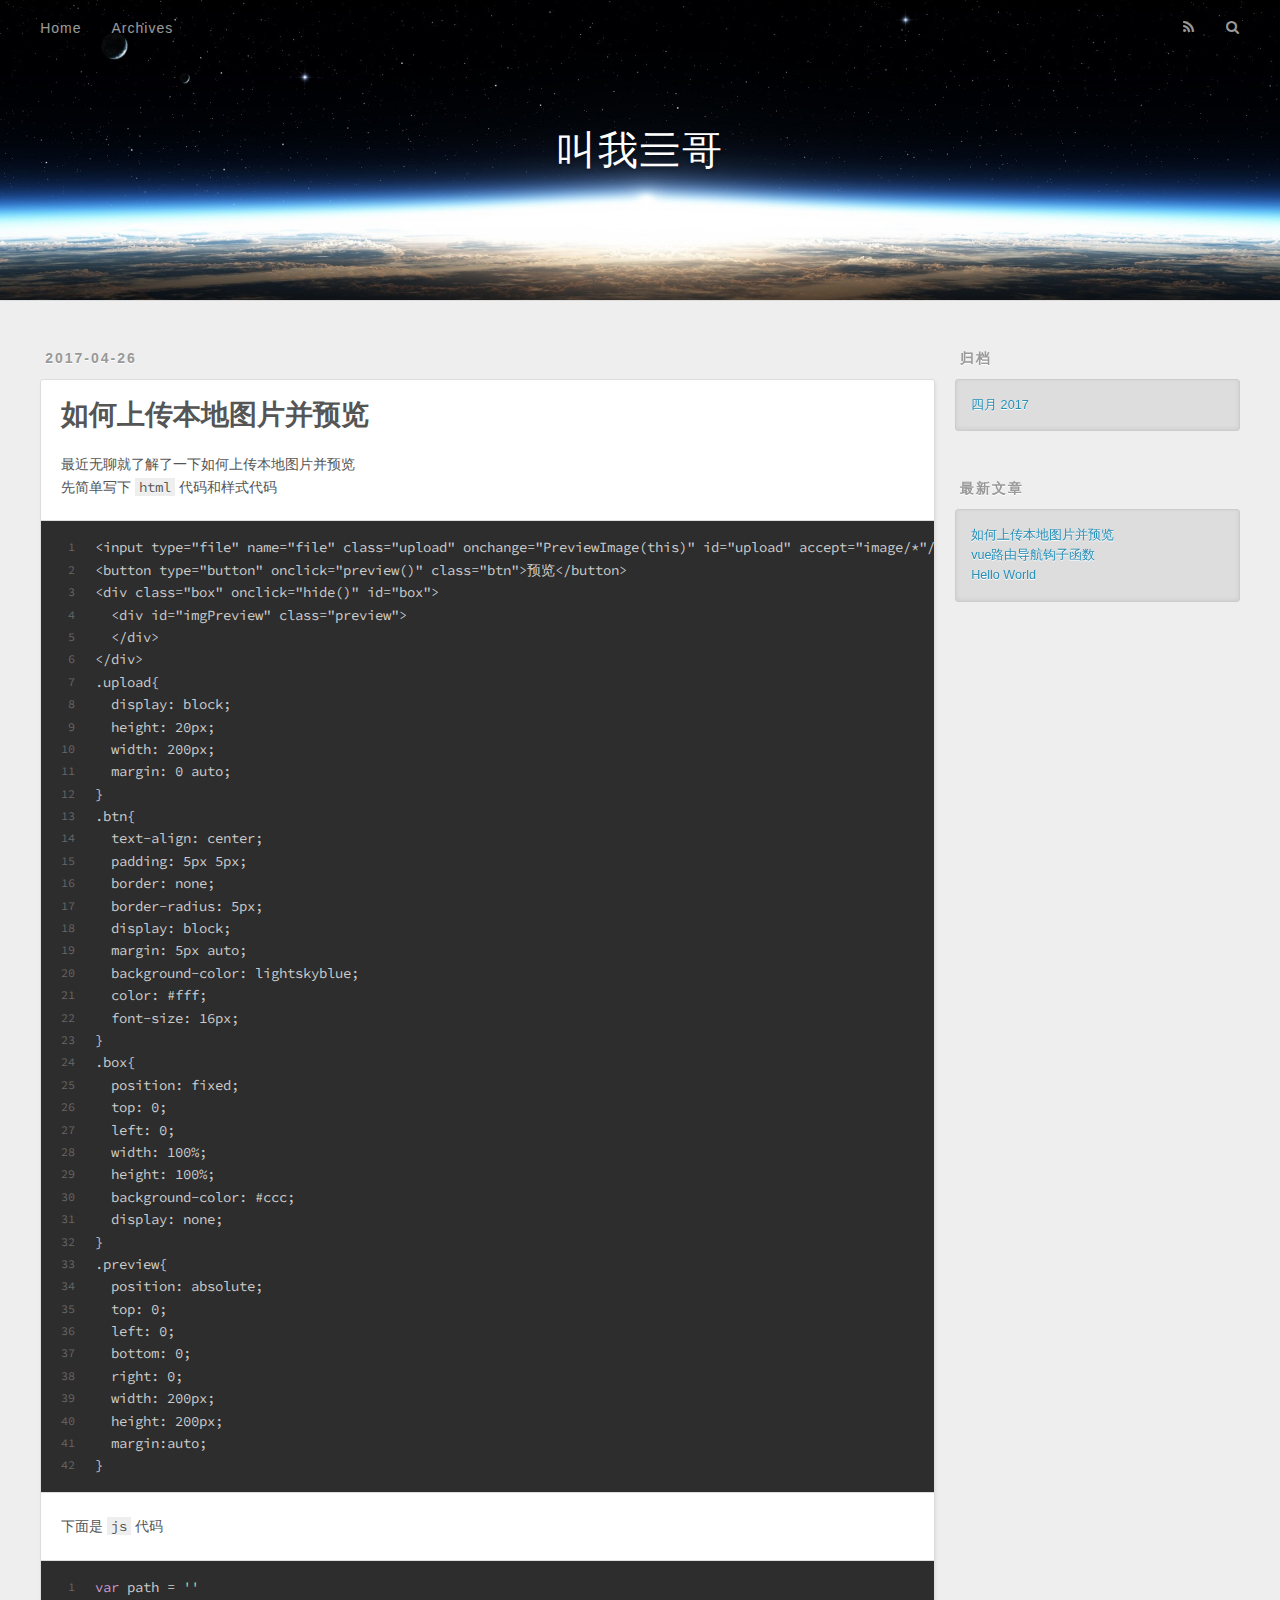
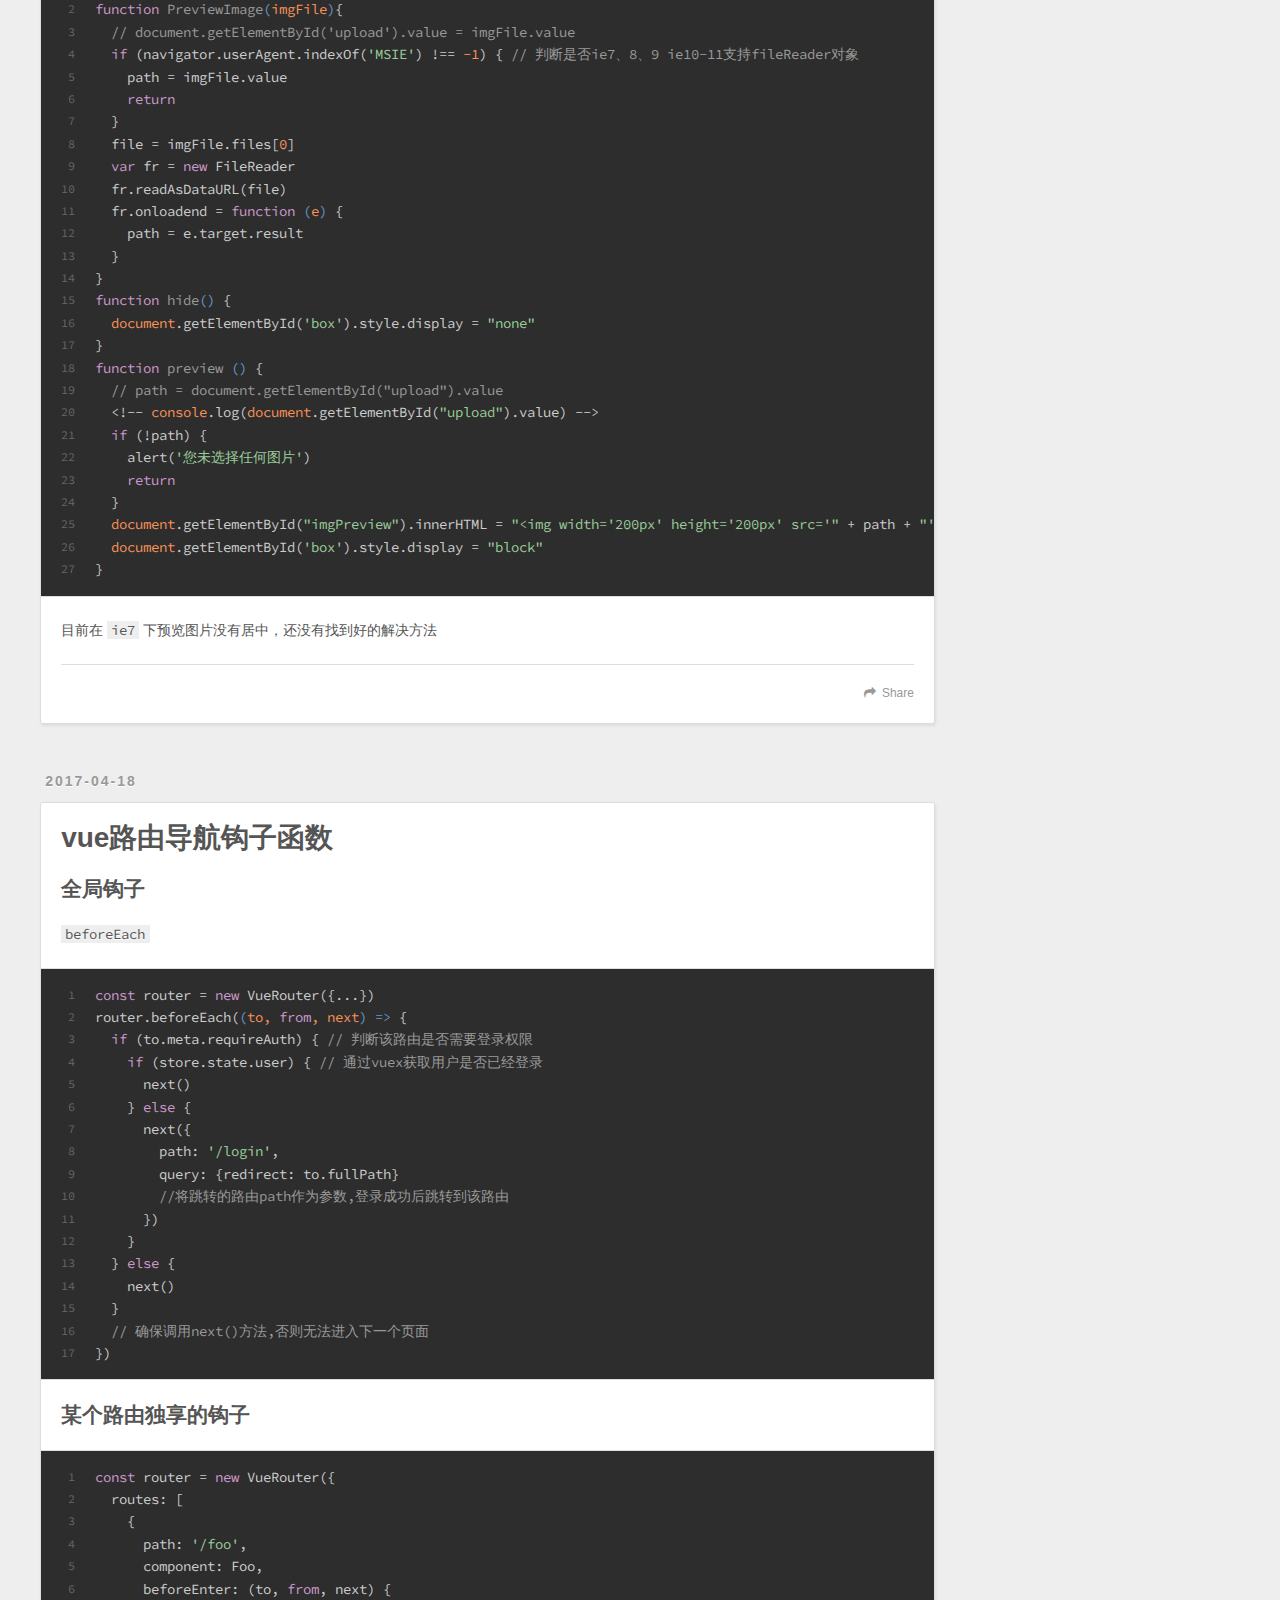
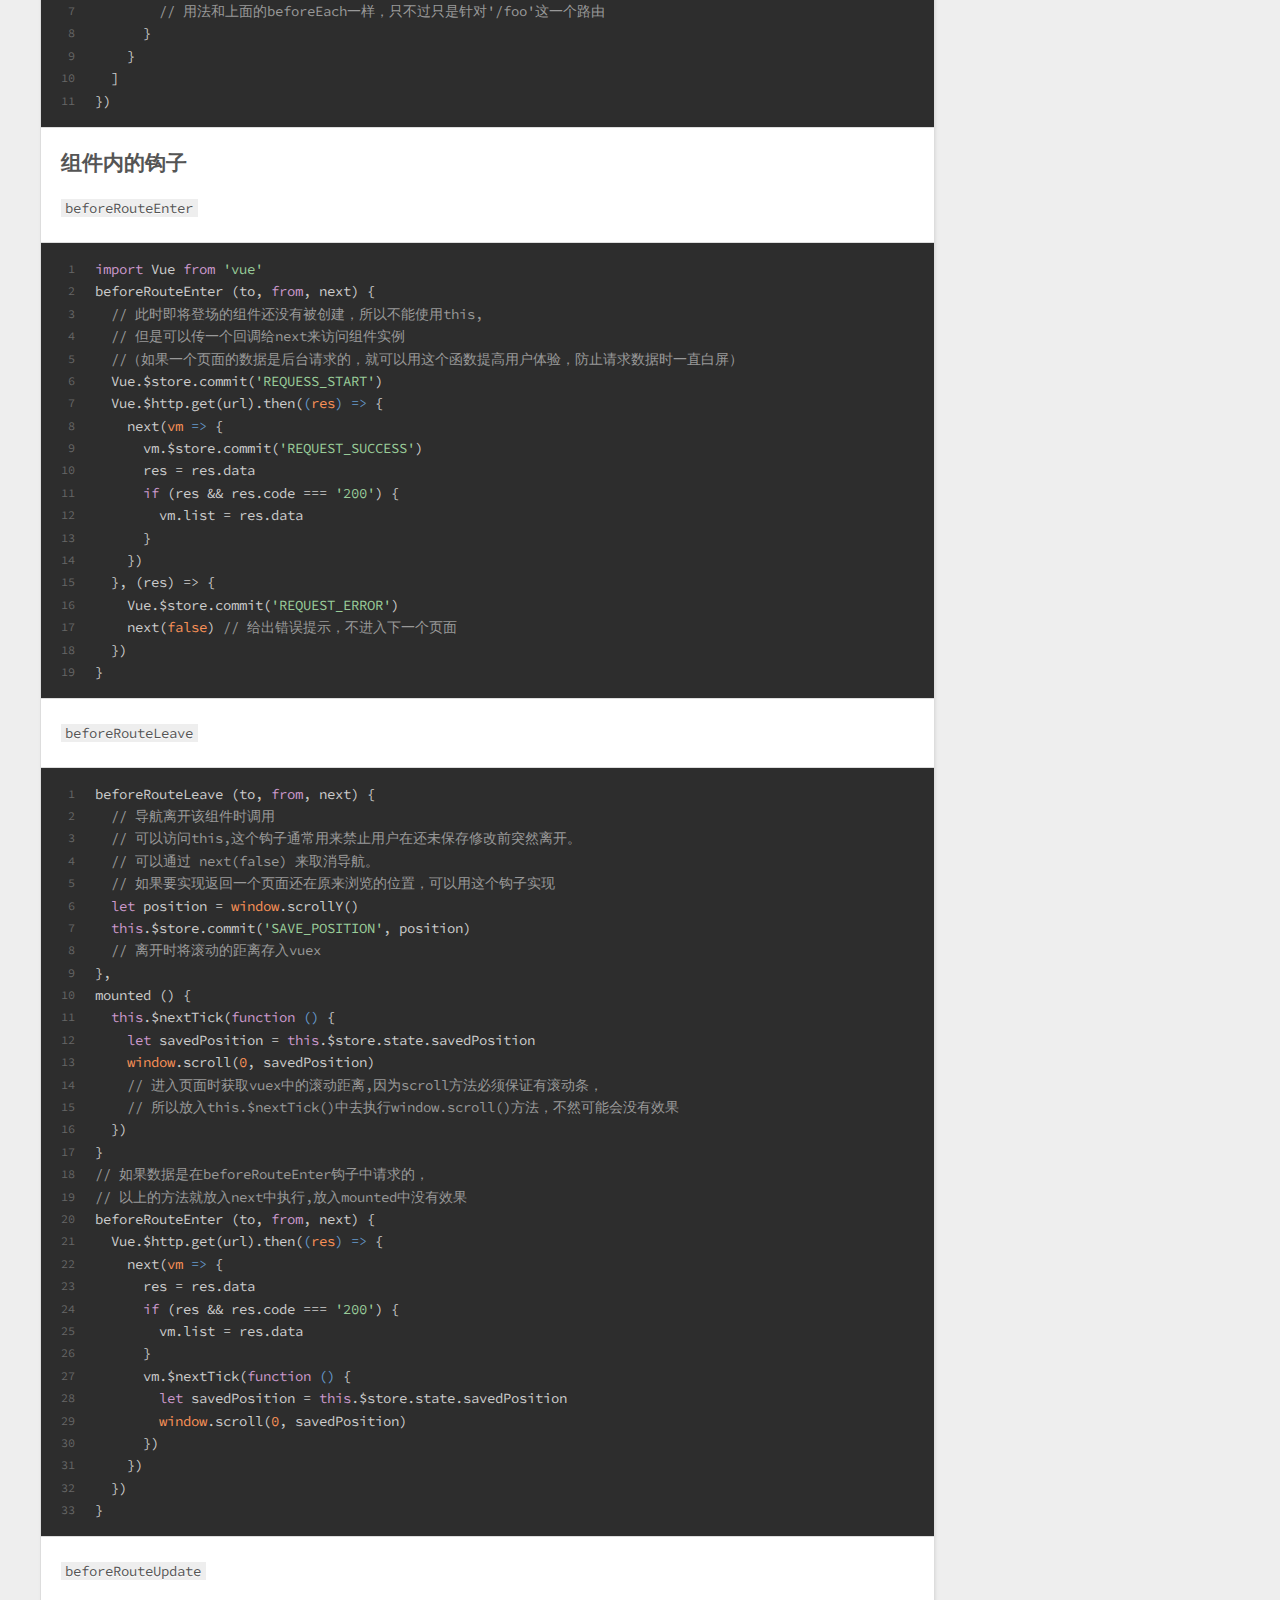
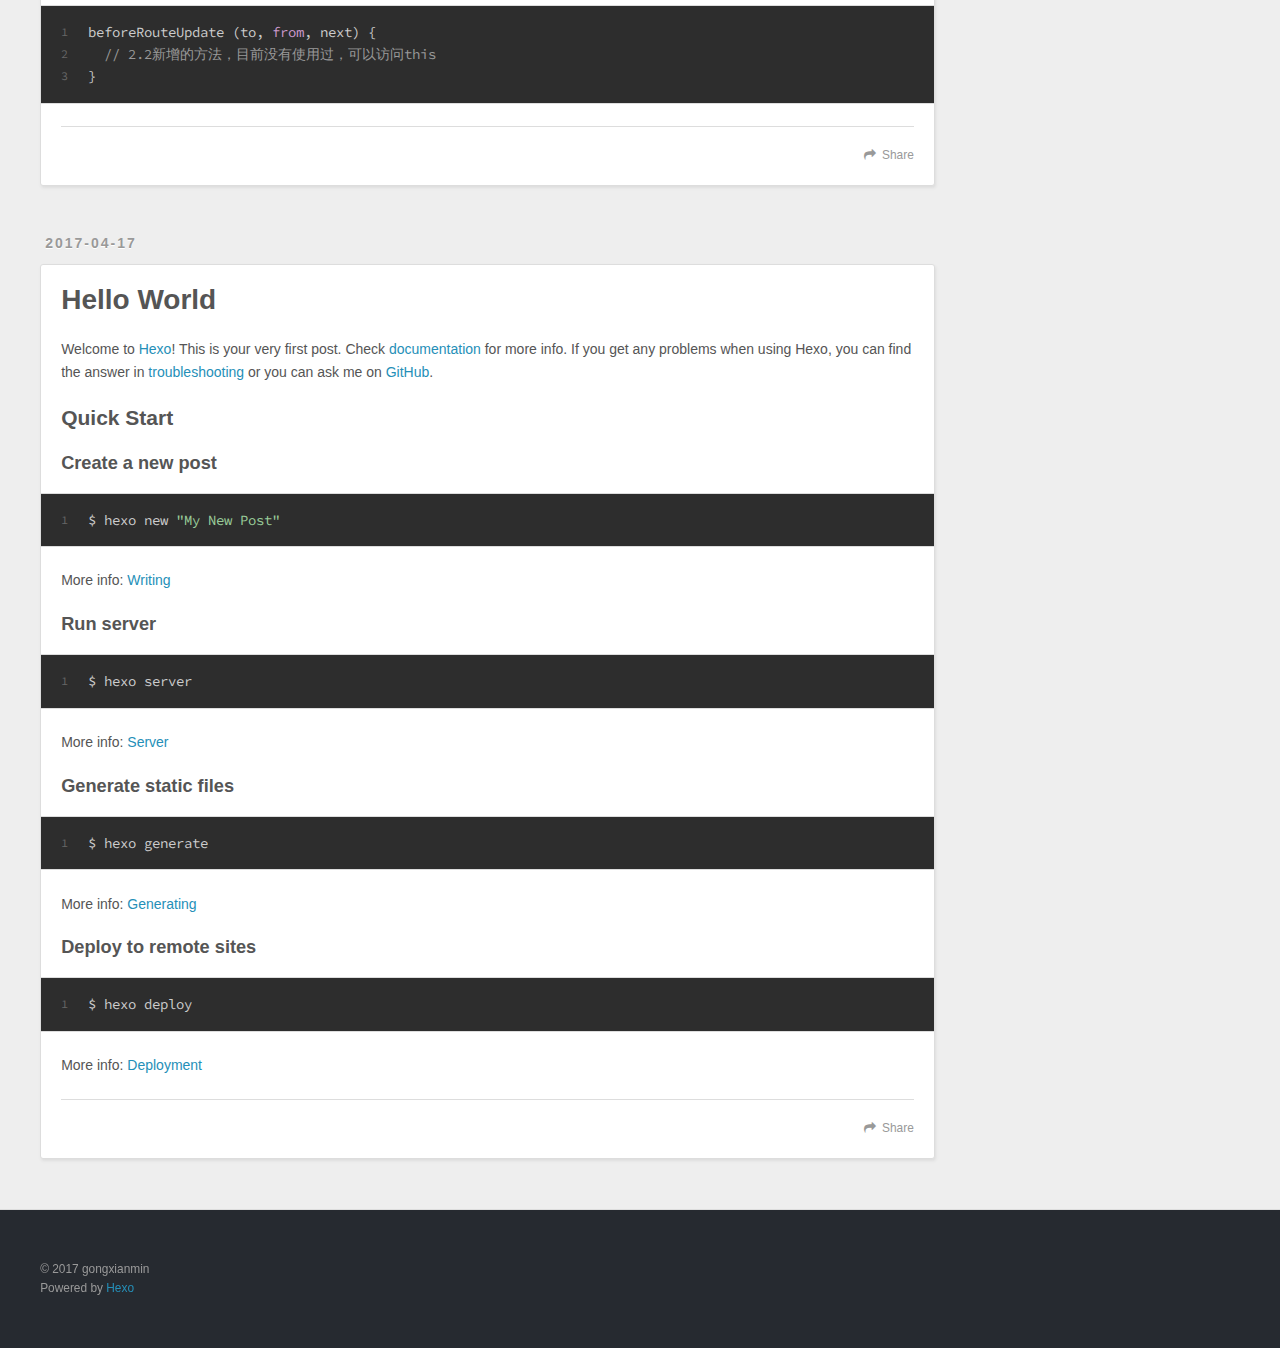
==== index.html @ 52c3afb5 "Site updated: 2017-04-27 11:23:01" ====
<!DOCTYPE html>
<html>
<head>
  <meta charset="utf-8">
  
  <title>叫我亖哥</title>
  <meta name="viewport" content="width=device-width, initial-scale=1, maximum-scale=1">
  <meta name="description" content="javascript vue html5 css3 nodejs">
<meta property="og:type" content="website">
<meta property="og:title" content="叫我亖哥">
<meta property="og:url" content="https://gongxianmin.github.io/index.html">
<meta property="og:site_name" content="叫我亖哥">
<meta property="og:description" content="javascript vue html5 css3 nodejs">
<meta name="twitter:card" content="summary">
<meta name="twitter:title" content="叫我亖哥">
<meta name="twitter:description" content="javascript vue html5 css3 nodejs">
  
    <link rel="alternate" href="/atom.xml" title="叫我亖哥" type="application/atom+xml">
  
  
    <link rel="icon" href="/favicon.png">
  
  
    <link href="//fonts.googleapis.com/css?family=Source+Code+Pro" rel="stylesheet" type="text/css">
  
  <link rel="stylesheet" href="/css/style.css">
  

</head>

<body>
  <div id="container">
    <div id="wrap">
      <header id="header">
  <div id="banner"></div>
  <div id="header-outer" class="outer">
    <div id="header-title" class="inner">
      <h1 id="logo-wrap">
        <a href="/" id="logo">叫我亖哥</a>
      </h1>
      
    </div>
    <div id="header-inner" class="inner">
      <nav id="main-nav">
        <a id="main-nav-toggle" class="nav-icon"></a>
        
          <a class="main-nav-link" href="/">Home</a>
        
          <a class="main-nav-link" href="/archives">Archives</a>
        
      </nav>
      <nav id="sub-nav">
        
          <a id="nav-rss-link" class="nav-icon" href="/atom.xml" title="RSS Feed"></a>
        
        <a id="nav-search-btn" class="nav-icon" title="搜索"></a>
      </nav>
      <div id="search-form-wrap">
        <form action="//google.com/search" method="get" accept-charset="UTF-8" class="search-form"><input type="search" name="q" class="search-form-input" placeholder="Search"><button type="submit" class="search-form-submit">&#xF002;</button><input type="hidden" name="sitesearch" value="https://gongxianmin.github.io"></form>
      </div>
    </div>
  </div>
</header>
      <div class="outer">
        <section id="main">
  
    <article id="post-如何上传本地图片并预览" class="article article-type-post" itemscope itemprop="blogPost">
  <div class="article-meta">
    <a href="/2017/04/26/如何上传本地图片并预览/" class="article-date">
  <time datetime="2017-04-26T15:04:40.000Z" itemprop="datePublished">2017-04-26</time>
</a>
    
  </div>
  <div class="article-inner">
    
    
      <header class="article-header">
        
  
    <h1 itemprop="name">
      <a class="article-title" href="/2017/04/26/如何上传本地图片并预览/">如何上传本地图片并预览</a>
    </h1>
  

      </header>
    
    <div class="article-entry" itemprop="articleBody">
      
        <p>最近无聊就了解了一下如何上传本地图片并预览<br>先简单写下 <code>html</code> 代码和样式代码<br><figure class="highlight"><table><tr><td class="gutter"><pre><div class="line">1</div><div class="line">2</div><div class="line">3</div><div class="line">4</div><div class="line">5</div><div class="line">6</div><div class="line">7</div><div class="line">8</div><div class="line">9</div><div class="line">10</div><div class="line">11</div><div class="line">12</div><div class="line">13</div><div class="line">14</div><div class="line">15</div><div class="line">16</div><div class="line">17</div><div class="line">18</div><div class="line">19</div><div class="line">20</div><div class="line">21</div><div class="line">22</div><div class="line">23</div><div class="line">24</div><div class="line">25</div><div class="line">26</div><div class="line">27</div><div class="line">28</div><div class="line">29</div><div class="line">30</div><div class="line">31</div><div class="line">32</div><div class="line">33</div><div class="line">34</div><div class="line">35</div><div class="line">36</div><div class="line">37</div><div class="line">38</div><div class="line">39</div><div class="line">40</div><div class="line">41</div><div class="line">42</div></pre></td><td class="code"><pre><div class="line">&lt;input type="file" name="file" class="upload" onchange="PreviewImage(this)" id="upload" accept="image/*"/&gt;</div><div class="line">&lt;button type="button" onclick="preview()" class="btn"&gt;预览&lt;/button&gt;</div><div class="line">&lt;div class="box" onclick="hide()" id="box"&gt;</div><div class="line">  &lt;div id="imgPreview" class="preview"&gt;</div><div class="line">  &lt;/div&gt;</div><div class="line">&lt;/div&gt;</div><div class="line">.upload&#123;</div><div class="line">  display: block;</div><div class="line">  height: 20px;</div><div class="line">  width: 200px;</div><div class="line">  margin: 0 auto;</div><div class="line">&#125;</div><div class="line">.btn&#123;</div><div class="line">  text-align: center;</div><div class="line">  padding: 5px 5px;</div><div class="line">  border: none;</div><div class="line">  border-radius: 5px;</div><div class="line">  display: block;</div><div class="line">  margin: 5px auto;</div><div class="line">  background-color: lightskyblue;</div><div class="line">  color: #fff;</div><div class="line">  font-size: 16px;</div><div class="line">&#125;</div><div class="line">.box&#123;</div><div class="line">  position: fixed;</div><div class="line">  top: 0;</div><div class="line">  left: 0;</div><div class="line">  width: 100%;</div><div class="line">  height: 100%;</div><div class="line">  background-color: #ccc;</div><div class="line">  display: none;</div><div class="line">&#125;</div><div class="line">.preview&#123;</div><div class="line">  position: absolute;</div><div class="line">  top: 0;</div><div class="line">  left: 0;</div><div class="line">  bottom: 0;</div><div class="line">  right: 0;</div><div class="line">  width: 200px;</div><div class="line">  height: 200px;</div><div class="line">  margin:auto;</div><div class="line">&#125;</div></pre></td></tr></table></figure></p>
<p>下面是 <code>js</code> 代码<br><figure class="highlight javascript"><table><tr><td class="gutter"><pre><div class="line">1</div><div class="line">2</div><div class="line">3</div><div class="line">4</div><div class="line">5</div><div class="line">6</div><div class="line">7</div><div class="line">8</div><div class="line">9</div><div class="line">10</div><div class="line">11</div><div class="line">12</div><div class="line">13</div><div class="line">14</div><div class="line">15</div><div class="line">16</div><div class="line">17</div><div class="line">18</div><div class="line">19</div><div class="line">20</div><div class="line">21</div><div class="line">22</div><div class="line">23</div><div class="line">24</div><div class="line">25</div><div class="line">26</div><div class="line">27</div></pre></td><td class="code"><pre><div class="line"><span class="keyword">var</span> path = <span class="string">''</span></div><div class="line"><span class="function"><span class="keyword">function</span> <span class="title">PreviewImage</span>(<span class="params">imgFile</span>)</span>&#123;</div><div class="line">  <span class="comment">// document.getElementById('upload').value = imgFile.value</span></div><div class="line">  <span class="keyword">if</span> (navigator.userAgent.indexOf(<span class="string">'MSIE'</span>) !== <span class="number">-1</span>) &#123; <span class="comment">// 判断是否ie7、8、9 ie10-11支持fileReader对象</span></div><div class="line">    path = imgFile.value</div><div class="line">    <span class="keyword">return</span></div><div class="line">  &#125;</div><div class="line">  file = imgFile.files[<span class="number">0</span>]</div><div class="line">  <span class="keyword">var</span> fr = <span class="keyword">new</span> FileReader</div><div class="line">  fr.readAsDataURL(file)</div><div class="line">  fr.onloadend = <span class="function"><span class="keyword">function</span> (<span class="params">e</span>) </span>&#123;</div><div class="line">    path = e.target.result</div><div class="line">  &#125;</div><div class="line">&#125;</div><div class="line"><span class="function"><span class="keyword">function</span> <span class="title">hide</span>(<span class="params"></span>) </span>&#123;</div><div class="line">  <span class="built_in">document</span>.getElementById(<span class="string">'box'</span>).style.display = <span class="string">"none"</span></div><div class="line">&#125;</div><div class="line"><span class="function"><span class="keyword">function</span> <span class="title">preview</span> (<span class="params"></span>) </span>&#123;</div><div class="line">  <span class="comment">// path = document.getElementById("upload").value</span></div><div class="line">  &lt;!-- <span class="built_in">console</span>.log(<span class="built_in">document</span>.getElementById(<span class="string">"upload"</span>).value) --&gt;</div><div class="line">  <span class="keyword">if</span> (!path) &#123;</div><div class="line">    alert(<span class="string">'您未选择任何图片'</span>)</div><div class="line">    <span class="keyword">return</span></div><div class="line">  &#125;</div><div class="line">  <span class="built_in">document</span>.getElementById(<span class="string">"imgPreview"</span>).innerHTML = <span class="string">"&lt;img width='200px' height='200px' src='"</span> + path + <span class="string">"'/&gt;"</span></div><div class="line">  <span class="built_in">document</span>.getElementById(<span class="string">'box'</span>).style.display = <span class="string">"block"</span></div><div class="line">&#125;</div></pre></td></tr></table></figure></p>
<p>目前在 <code>ie7</code> 下预览图片没有居中，还没有找到好的解决方法</p>

      
    </div>
    <footer class="article-footer">
      <a data-url="https://gongxianmin.github.io/2017/04/26/如何上传本地图片并预览/" data-id="cj1zugimq0001hggpw1rm0y7e" class="article-share-link">Share</a>
      
      
    </footer>
  </div>
  
</article>


  
    <article id="post-vue路由钩子函数" class="article article-type-post" itemscope itemprop="blogPost">
  <div class="article-meta">
    <a href="/2017/04/18/vue路由钩子函数/" class="article-date">
  <time datetime="2017-04-18T01:48:24.000Z" itemprop="datePublished">2017-04-18</time>
</a>
    
  </div>
  <div class="article-inner">
    
    
      <header class="article-header">
        
  
    <h1 itemprop="name">
      <a class="article-title" href="/2017/04/18/vue路由钩子函数/">vue路由导航钩子函数</a>
    </h1>
  

      </header>
    
    <div class="article-entry" itemprop="articleBody">
      
        <h2 id="全局钩子"><a href="#全局钩子" class="headerlink" title="全局钩子"></a>全局钩子</h2><p><code>beforeEach</code><br><figure class="highlight javascript"><table><tr><td class="gutter"><pre><div class="line">1</div><div class="line">2</div><div class="line">3</div><div class="line">4</div><div class="line">5</div><div class="line">6</div><div class="line">7</div><div class="line">8</div><div class="line">9</div><div class="line">10</div><div class="line">11</div><div class="line">12</div><div class="line">13</div><div class="line">14</div><div class="line">15</div><div class="line">16</div><div class="line">17</div></pre></td><td class="code"><pre><div class="line"><span class="keyword">const</span> router = <span class="keyword">new</span> VueRouter(&#123;...&#125;)</div><div class="line">router.beforeEach(<span class="function">(<span class="params">to, <span class="keyword">from</span>, next</span>) =&gt;</span> &#123;</div><div class="line">  <span class="keyword">if</span> (to.meta.requireAuth) &#123; <span class="comment">// 判断该路由是否需要登录权限</span></div><div class="line">    <span class="keyword">if</span> (store.state.user) &#123; <span class="comment">// 通过vuex获取用户是否已经登录</span></div><div class="line">      next()</div><div class="line">    &#125; <span class="keyword">else</span> &#123;</div><div class="line">      next(&#123;</div><div class="line">        <span class="attr">path</span>: <span class="string">'/login'</span>,</div><div class="line">        <span class="attr">query</span>: &#123;<span class="attr">redirect</span>: to.fullPath&#125; </div><div class="line">        <span class="comment">//将跳转的路由path作为参数,登录成功后跳转到该路由</span></div><div class="line">      &#125;)</div><div class="line">    &#125;</div><div class="line">  &#125; <span class="keyword">else</span> &#123;</div><div class="line">    next()</div><div class="line">  &#125;</div><div class="line">  <span class="comment">// 确保调用next()方法,否则无法进入下一个页面</span></div><div class="line">&#125;)</div></pre></td></tr></table></figure></p>
<h2 id="某个路由独享的钩子"><a href="#某个路由独享的钩子" class="headerlink" title="某个路由独享的钩子"></a>某个路由独享的钩子</h2><figure class="highlight javascript"><table><tr><td class="gutter"><pre><div class="line">1</div><div class="line">2</div><div class="line">3</div><div class="line">4</div><div class="line">5</div><div class="line">6</div><div class="line">7</div><div class="line">8</div><div class="line">9</div><div class="line">10</div><div class="line">11</div></pre></td><td class="code"><pre><div class="line"><span class="keyword">const</span> router = <span class="keyword">new</span> VueRouter(&#123;</div><div class="line">  <span class="attr">routes</span>: [</div><div class="line">    &#123;</div><div class="line">      <span class="attr">path</span>: <span class="string">'/foo'</span>,</div><div class="line">      <span class="attr">component</span>: Foo,</div><div class="line">      <span class="attr">beforeEnter</span>: (to, <span class="keyword">from</span>, next) &#123;</div><div class="line">        <span class="comment">// 用法和上面的beforeEach一样，只不过只是针对'/foo'这一个路由</span></div><div class="line">      &#125;</div><div class="line">    &#125;</div><div class="line">  ]</div><div class="line">&#125;)</div></pre></td></tr></table></figure>
<h2 id="组件内的钩子"><a href="#组件内的钩子" class="headerlink" title="组件内的钩子"></a>组件内的钩子</h2><p><code>beforeRouteEnter</code><br><figure class="highlight javascript"><table><tr><td class="gutter"><pre><div class="line">1</div><div class="line">2</div><div class="line">3</div><div class="line">4</div><div class="line">5</div><div class="line">6</div><div class="line">7</div><div class="line">8</div><div class="line">9</div><div class="line">10</div><div class="line">11</div><div class="line">12</div><div class="line">13</div><div class="line">14</div><div class="line">15</div><div class="line">16</div><div class="line">17</div><div class="line">18</div><div class="line">19</div></pre></td><td class="code"><pre><div class="line"><span class="keyword">import</span> Vue <span class="keyword">from</span> <span class="string">'vue'</span></div><div class="line">beforeRouteEnter (to, <span class="keyword">from</span>, next) &#123;</div><div class="line">  <span class="comment">// 此时即将登场的组件还没有被创建，所以不能使用this,</span></div><div class="line">  <span class="comment">// 但是可以传一个回调给next来访问组件实例</span></div><div class="line">  <span class="comment">//（如果一个页面的数据是后台请求的，就可以用这个函数提高用户体验，防止请求数据时一直白屏）</span></div><div class="line">  Vue.$store.commit(<span class="string">'REQUESS_START'</span>)</div><div class="line">  Vue.$http.get(url).then(<span class="function">(<span class="params">res</span>) =&gt;</span> &#123;</div><div class="line">    next(<span class="function"><span class="params">vm</span> =&gt;</span> &#123;</div><div class="line">      vm.$store.commit(<span class="string">'REQUEST_SUCCESS'</span>)</div><div class="line">      res = res.data</div><div class="line">      <span class="keyword">if</span> (res &amp;&amp; res.code === <span class="string">'200'</span>) &#123;</div><div class="line">        vm.list = res.data</div><div class="line">      &#125;</div><div class="line">    &#125;)</div><div class="line">  &#125;, (res) =&gt; &#123;</div><div class="line">    Vue.$store.commit(<span class="string">'REQUEST_ERROR'</span>)</div><div class="line">    next(<span class="literal">false</span>) <span class="comment">// 给出错误提示，不进入下一个页面</span></div><div class="line">  &#125;)</div><div class="line">&#125;</div></pre></td></tr></table></figure></p>
<p><code>beforeRouteLeave</code><br><figure class="highlight javascript"><table><tr><td class="gutter"><pre><div class="line">1</div><div class="line">2</div><div class="line">3</div><div class="line">4</div><div class="line">5</div><div class="line">6</div><div class="line">7</div><div class="line">8</div><div class="line">9</div><div class="line">10</div><div class="line">11</div><div class="line">12</div><div class="line">13</div><div class="line">14</div><div class="line">15</div><div class="line">16</div><div class="line">17</div><div class="line">18</div><div class="line">19</div><div class="line">20</div><div class="line">21</div><div class="line">22</div><div class="line">23</div><div class="line">24</div><div class="line">25</div><div class="line">26</div><div class="line">27</div><div class="line">28</div><div class="line">29</div><div class="line">30</div><div class="line">31</div><div class="line">32</div><div class="line">33</div></pre></td><td class="code"><pre><div class="line">beforeRouteLeave (to, <span class="keyword">from</span>, next) &#123;</div><div class="line">  <span class="comment">// 导航离开该组件时调用</span></div><div class="line">  <span class="comment">// 可以访问this,这个钩子通常用来禁止用户在还未保存修改前突然离开。</span></div><div class="line">  <span class="comment">// 可以通过 next(false) 来取消导航。</span></div><div class="line">  <span class="comment">// 如果要实现返回一个页面还在原来浏览的位置，可以用这个钩子实现</span></div><div class="line">  <span class="keyword">let</span> position = <span class="built_in">window</span>.scrollY()</div><div class="line">  <span class="keyword">this</span>.$store.commit(<span class="string">'SAVE_POSITION'</span>, position) </div><div class="line">  <span class="comment">// 离开时将滚动的距离存入vuex</span></div><div class="line">&#125;,</div><div class="line">mounted () &#123;</div><div class="line">  <span class="keyword">this</span>.$nextTick(<span class="function"><span class="keyword">function</span> (<span class="params"></span>) </span>&#123;</div><div class="line">    <span class="keyword">let</span> savedPosition = <span class="keyword">this</span>.$store.state.savedPosition</div><div class="line">    <span class="built_in">window</span>.scroll(<span class="number">0</span>, savedPosition) </div><div class="line">    <span class="comment">// 进入页面时获取vuex中的滚动距离,因为scroll方法必须保证有滚动条，</span></div><div class="line">    <span class="comment">// 所以放入this.$nextTick()中去执行window.scroll()方法，不然可能会没有效果</span></div><div class="line">  &#125;)</div><div class="line">&#125;</div><div class="line"><span class="comment">// 如果数据是在beforeRouteEnter钩子中请求的，</span></div><div class="line"><span class="comment">// 以上的方法就放入next中执行,放入mounted中没有效果</span></div><div class="line">beforeRouteEnter (to, <span class="keyword">from</span>, next) &#123;</div><div class="line">  Vue.$http.get(url).then(<span class="function">(<span class="params">res</span>) =&gt;</span> &#123;</div><div class="line">    next(<span class="function"><span class="params">vm</span> =&gt;</span> &#123;</div><div class="line">      res = res.data</div><div class="line">      <span class="keyword">if</span> (res &amp;&amp; res.code === <span class="string">'200'</span>) &#123;</div><div class="line">        vm.list = res.data</div><div class="line">      &#125;</div><div class="line">      vm.$nextTick(<span class="function"><span class="keyword">function</span> (<span class="params"></span>) </span>&#123;</div><div class="line">        <span class="keyword">let</span> savedPosition = <span class="keyword">this</span>.$store.state.savedPosition</div><div class="line">        <span class="built_in">window</span>.scroll(<span class="number">0</span>, savedPosition) </div><div class="line">      &#125;)</div><div class="line">    &#125;)</div><div class="line">  &#125;)</div><div class="line">&#125;</div></pre></td></tr></table></figure></p>
<p><code>beforeRouteUpdate</code><br><figure class="highlight javascript"><table><tr><td class="gutter"><pre><div class="line">1</div><div class="line">2</div><div class="line">3</div></pre></td><td class="code"><pre><div class="line">beforeRouteUpdate (to, <span class="keyword">from</span>, next) &#123;</div><div class="line">  <span class="comment">// 2.2新增的方法，目前没有使用过，可以访问this</span></div><div class="line">&#125;</div></pre></td></tr></table></figure></p>

      
    </div>
    <footer class="article-footer">
      <a data-url="https://gongxianmin.github.io/2017/04/18/vue路由钩子函数/" data-id="cj1zugimq0000hggppirlgouq" class="article-share-link">Share</a>
      
      
    </footer>
  </div>
  
</article>


  
    <article id="post-hello-world" class="article article-type-post" itemscope itemprop="blogPost">
  <div class="article-meta">
    <a href="/2017/04/17/hello-world/" class="article-date">
  <time datetime="2017-04-17T09:31:27.346Z" itemprop="datePublished">2017-04-17</time>
</a>
    
  </div>
  <div class="article-inner">
    
    
      <header class="article-header">
        
  
    <h1 itemprop="name">
      <a class="article-title" href="/2017/04/17/hello-world/">Hello World</a>
    </h1>
  

      </header>
    
    <div class="article-entry" itemprop="articleBody">
      
        <p>Welcome to <a href="https://hexo.io/" target="_blank" rel="external">Hexo</a>! This is your very first post. Check <a href="https://hexo.io/docs/" target="_blank" rel="external">documentation</a> for more info. If you get any problems when using Hexo, you can find the answer in <a href="https://hexo.io/docs/troubleshooting.html" target="_blank" rel="external">troubleshooting</a> or you can ask me on <a href="https://github.com/hexojs/hexo/issues" target="_blank" rel="external">GitHub</a>.</p>
<h2 id="Quick-Start"><a href="#Quick-Start" class="headerlink" title="Quick Start"></a>Quick Start</h2><h3 id="Create-a-new-post"><a href="#Create-a-new-post" class="headerlink" title="Create a new post"></a>Create a new post</h3><figure class="highlight bash"><table><tr><td class="gutter"><pre><div class="line">1</div></pre></td><td class="code"><pre><div class="line">$ hexo new <span class="string">"My New Post"</span></div></pre></td></tr></table></figure>
<p>More info: <a href="https://hexo.io/docs/writing.html" target="_blank" rel="external">Writing</a></p>
<h3 id="Run-server"><a href="#Run-server" class="headerlink" title="Run server"></a>Run server</h3><figure class="highlight bash"><table><tr><td class="gutter"><pre><div class="line">1</div></pre></td><td class="code"><pre><div class="line">$ hexo server</div></pre></td></tr></table></figure>
<p>More info: <a href="https://hexo.io/docs/server.html" target="_blank" rel="external">Server</a></p>
<h3 id="Generate-static-files"><a href="#Generate-static-files" class="headerlink" title="Generate static files"></a>Generate static files</h3><figure class="highlight bash"><table><tr><td class="gutter"><pre><div class="line">1</div></pre></td><td class="code"><pre><div class="line">$ hexo generate</div></pre></td></tr></table></figure>
<p>More info: <a href="https://hexo.io/docs/generating.html" target="_blank" rel="external">Generating</a></p>
<h3 id="Deploy-to-remote-sites"><a href="#Deploy-to-remote-sites" class="headerlink" title="Deploy to remote sites"></a>Deploy to remote sites</h3><figure class="highlight bash"><table><tr><td class="gutter"><pre><div class="line">1</div></pre></td><td class="code"><pre><div class="line">$ hexo deploy</div></pre></td></tr></table></figure>
<p>More info: <a href="https://hexo.io/docs/deployment.html" target="_blank" rel="external">Deployment</a></p>

      
    </div>
    <footer class="article-footer">
      <a data-url="https://gongxianmin.github.io/2017/04/17/hello-world/" data-id="cj1zugimq0002hggp80tc0e28" class="article-share-link">Share</a>
      
      
    </footer>
  </div>
  
</article>


  

</section>
        
          <aside id="sidebar">
  
    

  
    

  
    
  
    
  <div class="widget-wrap">
    <h3 class="widget-title">归档</h3>
    <div class="widget">
      <ul class="archive-list"><li class="archive-list-item"><a class="archive-list-link" href="/archives/2017/04/">四月 2017</a></li></ul>
    </div>
  </div>


  
    
  <div class="widget-wrap">
    <h3 class="widget-title">最新文章</h3>
    <div class="widget">
      <ul>
        
          <li>
            <a href="/2017/04/26/如何上传本地图片并预览/">如何上传本地图片并预览</a>
          </li>
        
          <li>
            <a href="/2017/04/18/vue路由钩子函数/">vue路由导航钩子函数</a>
          </li>
        
          <li>
            <a href="/2017/04/17/hello-world/">Hello World</a>
          </li>
        
      </ul>
    </div>
  </div>

  
</aside>
        
      </div>
      <footer id="footer">
  
  <div class="outer">
    <div id="footer-info" class="inner">
      &copy; 2017 gongxianmin<br>
      Powered by <a href="http://hexo.io/" target="_blank">Hexo</a>
    </div>
  </div>
</footer>
    </div>
    <nav id="mobile-nav">
  
    <a href="/" class="mobile-nav-link">Home</a>
  
    <a href="/archives" class="mobile-nav-link">Archives</a>
  
</nav>
    

<script src="//ajax.googleapis.com/ajax/libs/jquery/2.0.3/jquery.min.js"></script>


  <link rel="stylesheet" href="/fancybox/jquery.fancybox.css">
  <script src="/fancybox/jquery.fancybox.pack.js"></script>


<script src="/js/script.js"></script>

  </div>
</body>
</html>
---- css/style.css ----
body {
  width: 100%;
}
body:before,
body:after {
  content: "";
  display: table;
}
body:after {
  clear: both;
}
html,
body,
div,
span,
applet,
object,
iframe,
h1,
h2,
h3,
h4,
h5,
h6,
p,
blockquote,
pre,
a,
abbr,
acronym,
address,
big,
cite,
code,
del,
dfn,
em,
img,
ins,
kbd,
q,
s,
samp,
small,
strike,
strong,
sub,
sup,
tt,
var,
dl,
dt,
dd,
ol,
ul,
li,
fieldset,
form,
label,
legend,
table,
caption,
tbody,
tfoot,
thead,
tr,
th,
td {
  margin: 0;
  padding: 0;
  border: 0;
  outline: 0;
  font-weight: inherit;
  font-style: inherit;
  font-family: inherit;
  font-size: 100%;
  vertical-align: baseline;
}
body {
  line-height: 1;
  color: #000;
  background: #fff;
}
ol,
ul {
  list-style: none;
}
table {
  border-collapse: separate;
  border-spacing: 0;
  vertical-align: middle;
}
caption,
th,
td {
  text-align: left;
  font-weight: normal;
  vertical-align: middle;
}
a img {
  border: none;
}
input,
button {
  margin: 0;
  padding: 0;
}
input::-moz-focus-inner,
button::-moz-focus-inner {
  border: 0;
  padding: 0;
}
@font-face {
  font-family: FontAwesome;
  font-style: normal;
  font-weight: normal;
  src: url("fonts/fontawesome-webfont.eot?v=#4.0.3");
  src: url("fonts/fontawesome-webfont.eot?#iefix&v=#4.0.3") format("embedded-opentype"), url("fonts/fontawesome-webfont.woff?v=#4.0.3") format("woff"), url("fonts/fontawesome-webfont.ttf?v=#4.0.3") format("truetype"), url("fonts/fontawesome-webfont.svg#fontawesomeregular?v=#4.0.3") format("svg");
}
html,
body,
#container {
  height: 100%;
}
body {
  background: #eee;
  font: 14px "Helvetica Neue", Helvetica, Arial, sans-serif;
  -webkit-text-size-adjust: 100%;
}
.outer {
  max-width: 1220px;
  margin: 0 auto;
  padding: 0 20px;
}
.outer:before,
.outer:after {
  content: "";
  display: table;
}
.outer:after {
  clear: both;
}
.inner {
  display: inline;
  float: left;
  width: 98.33333333333333%;
  margin: 0 0.833333333333333%;
}
.left,
.alignleft {
  float: left;
}
.right,
.alignright {
  float: right;
}
.clear {
  clear: both;
}
#container {
  position: relative;
}
.mobile-nav-on {
  overflow: hidden;
}
#wrap {
  height: 100%;
  width: 100%;
  position: absolute;
  top: 0;
  left: 0;
  -webkit-transition: 0.2s ease-out;
  -moz-transition: 0.2s ease-out;
  -ms-transition: 0.2s ease-out;
  transition: 0.2s ease-out;
  z-index: 1;
  background: #eee;
}
.mobile-nav-on #wrap {
  left: 280px;
}
@media screen and (min-width: 768px) {
  #main {
    display: inline;
    float: left;
    width: 73.33333333333333%;
    margin: 0 0.833333333333333%;
  }
}
.article-date,
.article-category-link,
.archive-year,
.widget-title {
  text-decoration: none;
  text-transform: uppercase;
  letter-spacing: 2px;
  color: #999;
  margin-bottom: 1em;
  margin-left: 5px;
  line-height: 1em;
  text-shadow: 0 1px #fff;
  font-weight: bold;
}
.article-inner,
.archive-article-inner {
  background: #fff;
  -webkit-box-shadow: 1px 2px 3px #ddd;
  box-shadow: 1px 2px 3px #ddd;
  border: 1px solid #ddd;
  border-radius: 3px;
}
.article-entry h1,
.widget h1 {
  font-size: 2em;
}
.article-entry h2,
.widget h2 {
  font-size: 1.5em;
}
.article-entry h3,
.widget h3 {
  font-size: 1.3em;
}
.article-entry h4,
.widget h4 {
  font-size: 1.2em;
}
.article-entry h5,
.widget h5 {
  font-size: 1em;
}
.article-entry h6,
.widget h6 {
  font-size: 1em;
  color: #999;
}
.article-entry hr,
.widget hr {
  border: 1px dashed #ddd;
}
.article-entry strong,
.widget strong {
  font-weight: bold;
}
.article-entry em,
.widget em,
.article-entry cite,
.widget cite {
  font-style: italic;
}
.article-entry sup,
.widget sup,
.article-entry sub,
.widget sub {
  font-size: 0.75em;
  line-height: 0;
  position: relative;
  vertical-align: baseline;
}
.article-entry sup,
.widget sup {
  top: -0.5em;
}
.article-entry sub,
.widget sub {
  bottom: -0.2em;
}
.article-entry small,
.widget small {
  font-size: 0.85em;
}
.article-entry acronym,
.widget acronym,
.article-entry abbr,
.widget abbr {
  border-bottom: 1px dotted;
}
.article-entry ul,
.widget ul,
.article-entry ol,
.widget ol,
.article-entry dl,
.widget dl {
  margin: 0 20px;
  line-height: 1.6em;
}
.article-entry ul ul,
.widget ul ul,
.article-entry ol ul,
.widget ol ul,
.article-entry ul ol,
.widget ul ol,
.article-entry ol ol,
.widget ol ol {
  margin-top: 0;
  margin-bottom: 0;
}
.article-entry ul,
.widget ul {
  list-style: disc;
}
.article-entry ol,
.widget ol {
  list-style: decimal;
}
.article-entry dt,
.widget dt {
  font-weight: bold;
}
#header {
  height: 300px;
  position: relative;
  border-bottom: 1px solid #ddd;
}
#header:before,
#header:after {
  content: "";
  position: absolute;
  left: 0;
  right: 0;
  height: 40px;
}
#header:before {
  top: 0;
  background: -webkit-linear-gradient(rgba(0,0,0,0.2), transparent);
  background: -moz-linear-gradient(rgba(0,0,0,0.2), transparent);
  background: -ms-linear-gradient(rgba(0,0,0,0.2), transparent);
  background: linear-gradient(rgba(0,0,0,0.2), transparent);
}
#header:after {
  bottom: 0;
  background: -webkit-linear-gradient(transparent, rgba(0,0,0,0.2));
  background: -moz-linear-gradient(transparent, rgba(0,0,0,0.2));
  background: -ms-linear-gradient(transparent, rgba(0,0,0,0.2));
  background: linear-gradient(transparent, rgba(0,0,0,0.2));
}
#header-outer {
  height: 100%;
  position: relative;
}
#header-inner {
  position: relative;
  overflow: hidden;
}
#banner {
  position: absolute;
  top: 0;
  left: 0;
  width: 100%;
  height: 100%;
  background: url("images/banner.jpg") center #000;
  -webkit-background-size: cover;
  -moz-background-size: cover;
  background-size: cover;
  z-index: -1;
}
#header-title {
  text-align: center;
  height: 40px;
  position: absolute;
  top: 50%;
  left: 0;
  margin-top: -20px;
}
#logo,
#subtitle {
  text-decoration: none;
  color: #fff;
  font-weight: 300;
  text-shadow: 0 1px 4px rgba(0,0,0,0.3);
}
#logo {
  font-size: 40px;
  line-height: 40px;
  letter-spacing: 2px;
}
#subtitle {
  font-size: 16px;
  line-height: 16px;
  letter-spacing: 1px;
}
#subtitle-wrap {
  margin-top: 16px;
}
#main-nav {
  float: left;
  margin-left: -15px;
}
.nav-icon,
.main-nav-link {
  float: left;
  color: #fff;
  opacity: 0.6;
  text-decoration: none;
  text-shadow: 0 1px rgba(0,0,0,0.2);
  -webkit-transition: opacity 0.2s;
  -moz-transition: opacity 0.2s;
  -ms-transition: opacity 0.2s;
  transition: opacity 0.2s;
  display: block;
  padding: 20px 15px;
}
.nav-icon:hover,
.main-nav-link:hover {
  opacity: 1;
}
.nav-icon {
  font-family: FontAwesome;
  text-align: center;
  font-size: 14px;
  width: 14px;
  height: 14px;
  padding: 20px 15px;
  position: relative;
  cursor: pointer;
}
.main-nav-link {
  font-weight: 300;
  letter-spacing: 1px;
}
@media screen and (max-width: 479px) {
  .main-nav-link {
    display: none;
  }
}
#main-nav-toggle {
  display: none;
}
#main-nav-toggle:before {
  content: "\f0c9";
}
@media screen and (max-width: 479px) {
  #main-nav-toggle {
    display: block;
  }
}
#sub-nav {
  float: right;
  margin-right: -15px;
}
#nav-rss-link:before {
  content: "\f09e";
}
#nav-search-btn:before {
  content: "\f002";
}
#search-form-wrap {
  position: absolute;
  top: 15px;
  width: 150px;
  height: 30px;
  right: -150px;
  opacity: 0;
  -webkit-transition: 0.2s ease-out;
  -moz-transition: 0.2s ease-out;
  -ms-transition: 0.2s ease-out;
  transition: 0.2s ease-out;
}
#search-form-wrap.on {
  opacity: 1;
  right: 0;
}
@media screen and (max-width: 479px) {
  #search-form-wrap {
    width: 100%;
    right: -100%;
  }
}
.search-form {
  position: absolute;
  top: 0;
  left: 0;
  right: 0;
  background: #fff;
  padding: 5px 15px;
  border-radius: 15px;
  -webkit-box-shadow: 0 0 10px rgba(0,0,0,0.3);
  box-shadow: 0 0 10px rgba(0,0,0,0.3);
}
.search-form-input {
  border: none;
  background: none;
  color: #555;
  width: 100%;
  font: 13px "Helvetica Neue", Helvetica, Arial, sans-serif;
  outline: none;
}
.search-form-input::-webkit-search-results-decoration,
.search-form-input::-webkit-search-cancel-button {
  -webkit-appearance: none;
}
.search-form-submit {
  position: absolute;
  top: 50%;
  right: 10px;
  margin-top: -7px;
  font: 13px FontAwesome;
  border: none;
  background: none;
  color: #bbb;
  cursor: pointer;
}
.search-form-submit:hover,
.search-form-submit:focus {
  color: #777;
}
.article {
  margin: 50px 0;
}
.article-inner {
  overflow: hidden;
}
.article-meta:before,
.article-meta:after {
  content: "";
  display: table;
}
.article-meta:after {
  clear: both;
}
.article-date {
  float: left;
}
.article-category {
  float: left;
  line-height: 1em;
  color: #ccc;
  text-shadow: 0 1px #fff;
  margin-left: 8px;
}
.article-category:before {
  content: "\2022";
}
.article-category-link {
  margin: 0 12px 1em;
}
.article-header {
  padding: 20px 20px 0;
}
.article-title {
  text-decoration: none;
  font-size: 2em;
  font-weight: bold;
  color: #555;
  line-height: 1.1em;
  -webkit-transition: color 0.2s;
  -moz-transition: color 0.2s;
  -ms-transition: color 0.2s;
  transition: color 0.2s;
}
a.article-title:hover {
  color: #258fb8;
}
.article-entry {
  color: #555;
  padding: 0 20px;
}
.article-entry:before,
.article-entry:after {
  content: "";
  display: table;
}
.article-entry:after {
  clear: both;
}
.article-entry p,
.article-entry table {
  line-height: 1.6em;
  margin: 1.6em 0;
}
.article-entry h1,
.article-entry h2,
.article-entry h3,
.article-entry h4,
.article-entry h5,
.article-entry h6 {
  font-weight: bold;
}
.article-entry h1,
.article-entry h2,
.article-entry h3,
.article-entry h4,
.article-entry h5,
.article-entry h6 {
  line-height: 1.1em;
  margin: 1.1em 0;
}
.article-entry a {
  color: #258fb8;
  text-decoration: none;
}
.article-entry a:hover {
  text-decoration: underline;
}
.article-entry ul,
.article-entry ol,
.article-entry dl {
  margin-top: 1.6em;
  margin-bottom: 1.6em;
}
.article-entry img,
.article-entry video {
  max-width: 100%;
  height: auto;
  display: block;
  margin: auto;
}
.article-entry iframe {
  border: none;
}
.article-entry table {
  width: 100%;
  border-collapse: collapse;
  border-spacing: 0;
}
.article-entry th {
  font-weight: bold;
  border-bottom: 3px solid #ddd;
  padding-bottom: 0.5em;
}
.article-entry td {
  border-bottom: 1px solid #ddd;
  padding: 10px 0;
}
.article-entry blockquote {
  font-family: Georgia, "Times New Roman", serif;
  font-size: 1.4em;
  margin: 1.6em 20px;
  text-align: center;
}
.article-entry blockquote footer {
  font-size: 14px;
  margin: 1.6em 0;
  font-family: "Helvetica Neue", Helvetica, Arial, sans-serif;
}
.article-entry blockquote footer cite:before {
  content: "—";
  padding: 0 0.5em;
}
.article-entry .pullquote {
  text-align: left;
  width: 45%;
  margin: 0;
}
.article-entry .pullquote.left {
  margin-left: 0.5em;
  margin-right: 1em;
}
.article-entry .pullquote.right {
  margin-right: 0.5em;
  margin-left: 1em;
}
.article-entry .caption {
  color: #999;
  display: block;
  font-size: 0.9em;
  margin-top: 0.5em;
  position: relative;
  text-align: center;
}
.article-entry .video-container {
  position: relative;
  padding-top: 56.25%;
  height: 0;
  overflow: hidden;
}
.article-entry .video-container iframe,
.article-entry .video-container object,
.article-entry .video-container embed {
  position: absolute;
  top: 0;
  left: 0;
  width: 100%;
  height: 100%;
  margin-top: 0;
}
.article-more-link a {
  display: inline-block;
  line-height: 1em;
  padding: 6px 15px;
  border-radius: 15px;
  background: #eee;
  color: #999;
  text-shadow: 0 1px #fff;
  text-decoration: none;
}
.article-more-link a:hover {
  background: #258fb8;
  color: #fff;
  text-decoration: none;
  text-shadow: 0 1px #1e7293;
}
.article-footer {
  font-size: 0.85em;
  line-height: 1.6em;
  border-top: 1px solid #ddd;
  padding-top: 1.6em;
  margin: 0 20px 20px;
}
.article-footer:before,
.article-footer:after {
  content: "";
  display: table;
}
.article-footer:after {
  clear: both;
}
.article-footer a {
  color: #999;
  text-decoration: none;
}
.article-footer a:hover {
  color: #555;
}
.article-tag-list-item {
  float: left;
  margin-right: 10px;
}
.article-tag-list-link:before {
  content: "#";
}
.article-comment-link {
  float: right;
}
.article-comment-link:before {
  content: "\f075";
  font-family: FontAwesome;
  padding-right: 8px;
}
.article-share-link {
  cursor: pointer;
  float: right;
  margin-left: 20px;
}
.article-share-link:before {
  content: "\f064";
  font-family: FontAwesome;
  padding-right: 6px;
}
#article-nav {
  position: relative;
}
#article-nav:before,
#article-nav:after {
  content: "";
  display: table;
}
#article-nav:after {
  clear: both;
}
@media screen and (min-width: 768px) {
  #article-nav {
    margin: 50px 0;
  }
  #article-nav:before {
    width: 8px;
    height: 8px;
    position: absolute;
    top: 50%;
    left: 50%;
    margin-top: -4px;
    margin-left: -4px;
    content: "";
    border-radius: 50%;
    background: #ddd;
    -webkit-box-shadow: 0 1px 2px #fff;
    box-shadow: 0 1px 2px #fff;
  }
}
.article-nav-link-wrap {
  text-decoration: none;
  text-shadow: 0 1px #fff;
  color: #999;
  -webkit-box-sizing: border-box;
  -moz-box-sizing: border-box;
  box-sizing: border-box;
  margin-top: 50px;
  text-align: center;
  display: block;
}
.article-nav-link-wrap:hover {
  color: #555;
}
@media screen and (min-width: 768px) {
  .article-nav-link-wrap {
    width: 50%;
    margin-top: 0;
  }
}
@media screen and (min-width: 768px) {
  #article-nav-newer {
    float: left;
    text-align: right;
    padding-right: 20px;
  }
}
@media screen and (min-width: 768px) {
  #article-nav-older {
    float: right;
    text-align: left;
    padding-left: 20px;
  }
}
.article-nav-caption {
  text-transform: uppercase;
  letter-spacing: 2px;
  color: #ddd;
  line-height: 1em;
  font-weight: bold;
}
#article-nav-newer .article-nav-caption {
  margin-right: -2px;
}
.article-nav-title {
  font-size: 0.85em;
  line-height: 1.6em;
  margin-top: 0.5em;
}
.article-share-box {
  position: absolute;
  display: none;
  background: #fff;
  -webkit-box-shadow: 1px 2px 10px rgba(0,0,0,0.2);
  box-shadow: 1px 2px 10px rgba(0,0,0,0.2);
  border-radius: 3px;
  margin-left: -145px;
  overflow: hidden;
  z-index: 1;
}
.article-share-box.on {
  display: block;
}
.article-share-input {
  width: 100%;
  background: none;
  -webkit-box-sizing: border-box;
  -moz-box-sizing: border-box;
  box-sizing: border-box;
  font: 14px "Helvetica Neue", Helvetica, Arial, sans-serif;
  padding: 0 15px;
  color: #555;
  outline: none;
  border: 1px solid #ddd;
  border-radius: 3px 3px 0 0;
  height: 36px;
  line-height: 36px;
}
.article-share-links {
  background: #eee;
}
.article-share-links:before,
.article-share-links:after {
  content: "";
  display: table;
}
.article-share-links:after {
  clear: both;
}
.article-share-twitter,
.article-share-facebook,
.article-share-pinterest,
.article-share-google {
  width: 50px;
  height: 36px;
  display: block;
  float: left;
  position: relative;
  color: #999;
  text-shadow: 0 1px #fff;
}
.article-share-twitter:before,
.article-share-facebook:before,
.article-share-pinterest:before,
.article-share-google:before {
  font-size: 20px;
  font-family: FontAwesome;
  width: 20px;
  height: 20px;
  position: absolute;
  top: 50%;
  left: 50%;
  margin-top: -10px;
  margin-left: -10px;
  text-align: center;
}
.article-share-twitter:hover,
.article-share-facebook:hover,
.article-share-pinterest:hover,
.article-share-google:hover {
  color: #fff;
}
.article-share-twitter:before {
  content: "\f099";
}
.article-share-twitter:hover {
  background: #00aced;
  text-shadow: 0 1px #008abe;
}
.article-share-facebook:before {
  content: "\f09a";
}
.article-share-facebook:hover {
  background: #3b5998;
  text-shadow: 0 1px #2f477a;
}
.article-share-pinterest:before {
  content: "\f0d2";
}
.article-share-pinterest:hover {
  background: #cb2027;
  text-shadow: 0 1px #a21a1f;
}
.article-share-google:before {
  content: "\f0d5";
}
.article-share-google:hover {
  background: #dd4b39;
  text-shadow: 0 1px #be3221;
}
.article-gallery {
  background: #000;
  position: relative;
}
.article-gallery-photos {
  position: relative;
  overflow: hidden;
}
.article-gallery-img {
  display: none;
  max-width: 100%;
}
.article-gallery-img:first-child {
  display: block;
}
.article-gallery-img.loaded {
  position: absolute;
  display: block;
}
.article-gallery-img img {
  display: block;
  max-width: 100%;
  margin: 0 auto;
}
#comments {
  background: #fff;
  -webkit-box-shadow: 1px 2px 3px #ddd;
  box-shadow: 1px 2px 3px #ddd;
  padding: 20px;
  border: 1px solid #ddd;
  border-radius: 3px;
  margin: 50px 0;
}
#comments a {
  color: #258fb8;
}
.archives-wrap {
  margin: 50px 0;
}
.archives:before,
.archives:after {
  content: "";
  display: table;
}
.archives:after {
  clear: both;
}
.archive-year-wrap {
  margin-bottom: 1em;
}
.archives {
  -webkit-column-gap: 10px;
  -moz-column-gap: 10px;
  column-gap: 10px;
}
@media screen and (min-width: 480px) and (max-width: 767px) {
  .archives {
    -webkit-column-count: 2;
    -moz-column-count: 2;
    column-count: 2;
  }
}
@media screen and (min-width: 768px) {
  .archives {
    -webkit-column-count: 3;
    -moz-column-count: 3;
    column-count: 3;
  }
}
.archive-article {
  -webkit-column-break-inside: avoid;
  page-break-inside: avoid;
  overflow: hidden;
  break-inside: avoid-column;
}
.archive-article-inner {
  padding: 10px;
  margin-bottom: 15px;
}
.archive-article-title {
  text-decoration: none;
  font-weight: bold;
  color: #555;
  -webkit-transition: color 0.2s;
  -moz-transition: color 0.2s;
  -ms-transition: color 0.2s;
  transition: color 0.2s;
  line-height: 1.6em;
}
.archive-article-title:hover {
  color: #258fb8;
}
.archive-article-footer {
  margin-top: 1em;
}
.archive-article-date {
  color: #999;
  text-decoration: none;
  font-size: 0.85em;
  line-height: 1em;
  margin-bottom: 0.5em;
  display: block;
}
#page-nav {
  margin: 50px auto;
  background: #fff;
  -webkit-box-shadow: 1px 2px 3px #ddd;
  box-shadow: 1px 2px 3px #ddd;
  border: 1px solid #ddd;
  border-radius: 3px;
  text-align: center;
  color: #999;
  overflow: hidden;
}
#page-nav:before,
#page-nav:after {
  content: "";
  display: table;
}
#page-nav:after {
  clear: both;
}
#page-nav a,
#page-nav span {
  padding: 10px 20px;
  line-height: 1;
  height: 2ex;
}
#page-nav a {
  color: #999;
  text-decoration: none;
}
#page-nav a:hover {
  background: #999;
  color: #fff;
}
#page-nav .prev {
  float: left;
}
#page-nav .next {
  float: right;
}
#page-nav .page-number {
  display: inline-block;
}
@media screen and (max-width: 479px) {
  #page-nav .page-number {
    display: none;
  }
}
#page-nav .current {
  color: #555;
  font-weight: bold;
}
#page-nav .space {
  color: #ddd;
}
#footer {
  background: #262a30;
  padding: 50px 0;
  border-top: 1px solid #ddd;
  color: #999;
}
#footer a {
  color: #258fb8;
  text-decoration: none;
}
#footer a:hover {
  text-decoration: underline;
}
#footer-info {
  line-height: 1.6em;
  font-size: 0.85em;
}
.article-entry pre,
.article-entry .highlight {
  background: #2d2d2d;
  margin: 0 -20px;
  padding: 15px 20px;
  border-style: solid;
  border-color: #ddd;
  border-width: 1px 0;
  overflow: auto;
  color: #ccc;
  line-height: 22.400000000000002px;
}
.article-entry .highlight .gutter pre,
.article-entry .gist .gist-file .gist-data .line-numbers {
  color: #666;
  font-size: 0.85em;
}
.article-entry pre,
.article-entry code {
  font-family: "Source Code Pro", Consolas, Monaco, Menlo, Consolas, monospace;
}
.article-entry code {
  background: #eee;
  text-shadow: 0 1px #fff;
  padding: 0 0.3em;
}
.article-entry pre code {
  background: none;
  text-shadow: none;
  padding: 0;
}
.article-entry .highlight pre {
  border: none;
  margin: 0;
  padding: 0;
}
.article-entry .highlight table {
  margin: 0;
  width: auto;
}
.article-entry .highlight td {
  border: none;
  padding: 0;
}
.article-entry .highlight figcaption {
  font-size: 0.85em;
  color: #999;
  line-height: 1em;
  margin-bottom: 1em;
}
.article-entry .highlight figcaption:before,
.article-entry .highlight figcaption:after {
  content: "";
  display: table;
}
.article-entry .highlight figcaption:after {
  clear: both;
}
.article-entry .highlight figcaption a {
  float: right;
}
.article-entry .highlight .gutter pre {
  text-align: right;
  padding-right: 20px;
}
.article-entry .highlight .line {
  height: 22.400000000000002px;
}
.article-entry .highlight .line.marked {
  background: #515151;
}
.article-entry .gist {
  margin: 0 -20px;
  border-style: solid;
  border-color: #ddd;
  border-width: 1px 0;
  background: #2d2d2d;
  padding: 15px 20px 15px 0;
}
.article-entry .gist .gist-file {
  border: none;
  font-family: "Source Code Pro", Consolas, Monaco, Menlo, Consolas, monospace;
  margin: 0;
}
.article-entry .gist .gist-file .gist-data {
  background: none;
  border: none;
}
.article-entry .gist .gist-file .gist-data .line-numbers {
  background: none;
  border: none;
  padding: 0 20px 0 0;
}
.article-entry .gist .gist-file .gist-data .line-data {
  padding: 0 !important;
}
.article-entry .gist .gist-file .highlight {
  margin: 0;
  padding: 0;
  border: none;
}
.article-entry .gist .gist-file .gist-meta {
  background: #2d2d2d;
  color: #999;
  font: 0.85em "Helvetica Neue", Helvetica, Arial, sans-serif;
  text-shadow: 0 0;
  padding: 0;
  margin-top: 1em;
  margin-left: 20px;
}
.article-entry .gist .gist-file .gist-meta a {
  color: #258fb8;
  font-weight: normal;
}
.article-entry .gist .gist-file .gist-meta a:hover {
  text-decoration: underline;
}
pre .comment,
pre .title {
  color: #999;
}
pre .variable,
pre .attribute,
pre .tag,
pre .regexp,
pre .ruby .constant,
pre .xml .tag .title,
pre .xml .pi,
pre .xml .doctype,
pre .html .doctype,
pre .css .id,
pre .css .class,
pre .css .pseudo {
  color: #f2777a;
}
pre .number,
pre .preprocessor,
pre .built_in,
pre .literal,
pre .params,
pre .constant {
  color: #f99157;
}
pre .class,
pre .ruby .class .title,
pre .css .rules .attribute {
  color: #9c9;
}
pre .string,
pre .value,
pre .inheritance,
pre .header,
pre .ruby .symbol,
pre .xml .cdata {
  color: #9c9;
}
pre .css .hexcolor {
  color: #6cc;
}
pre .function,
pre .python .decorator,
pre .python .title,
pre .ruby .function .title,
pre .ruby .title .keyword,
pre .perl .sub,
pre .javascript .title,
pre .coffeescript .title {
  color: #69c;
}
pre .keyword,
pre .javascript .function {
  color: #c9c;
}
@media screen and (max-width: 479px) {
  #mobile-nav {
    position: absolute;
    top: 0;
    left: 0;
    width: 280px;
    height: 100%;
    background: #191919;
    border-right: 1px solid #fff;
  }
}
@media screen and (max-width: 479px) {
  .mobile-nav-link {
    display: block;
    color: #999;
    text-decoration: none;
    padding: 15px 20px;
    font-weight: bold;
  }
  .mobile-nav-link:hover {
    color: #fff;
  }
}
@media screen and (min-width: 768px) {
  #sidebar {
    display: inline;
    float: left;
    width: 23.333333333333332%;
    margin: 0 0.833333333333333%;
  }
}
.widget-wrap {
  margin: 50px 0;
}
.widget {
  color: #777;
  text-shadow: 0 1px #fff;
  background: #ddd;
  -webkit-box-shadow: 0 -1px 4px #ccc inset;
  box-shadow: 0 -1px 4px #ccc inset;
  border: 1px solid #ccc;
  padding: 15px;
  border-radius: 3px;
}
.widget a {
  color: #258fb8;
  text-decoration: none;
}
.widget a:hover {
  text-decoration: underline;
}
.widget ul ul,
.widget ol ul,
.widget dl ul,
.widget ul ol,
.widget ol ol,
.widget dl ol,
.widget ul dl,
.widget ol dl,
.widget dl dl {
  margin-left: 15px;
  list-style: disc;
}
.widget {
  line-height: 1.6em;
  word-wrap: break-word;
  font-size: 0.9em;
}
.widget ul,
.widget ol {
  list-style: none;
  margin: 0;
}
.widget ul ul,
.widget ol ul,
.widget ul ol,
.widget ol ol {
  margin: 0 20px;
}
.widget ul ul,
.widget ol ul {
  list-style: disc;
}
.widget ul ol,
.widget ol ol {
  list-style: decimal;
}
.category-list-count,
.tag-list-count,
.archive-list-count {
  padding-left: 5px;
  color: #999;
  font-size: 0.85em;
}
.category-list-count:before,
.tag-list-count:before,
.archive-list-count:before {
  content: "(";
}
.category-list-count:after,
.tag-list-count:after,
.archive-list-count:after {
  content: ")";
}
.tagcloud a {
  margin-right: 5px;
  display: inline-block;
}
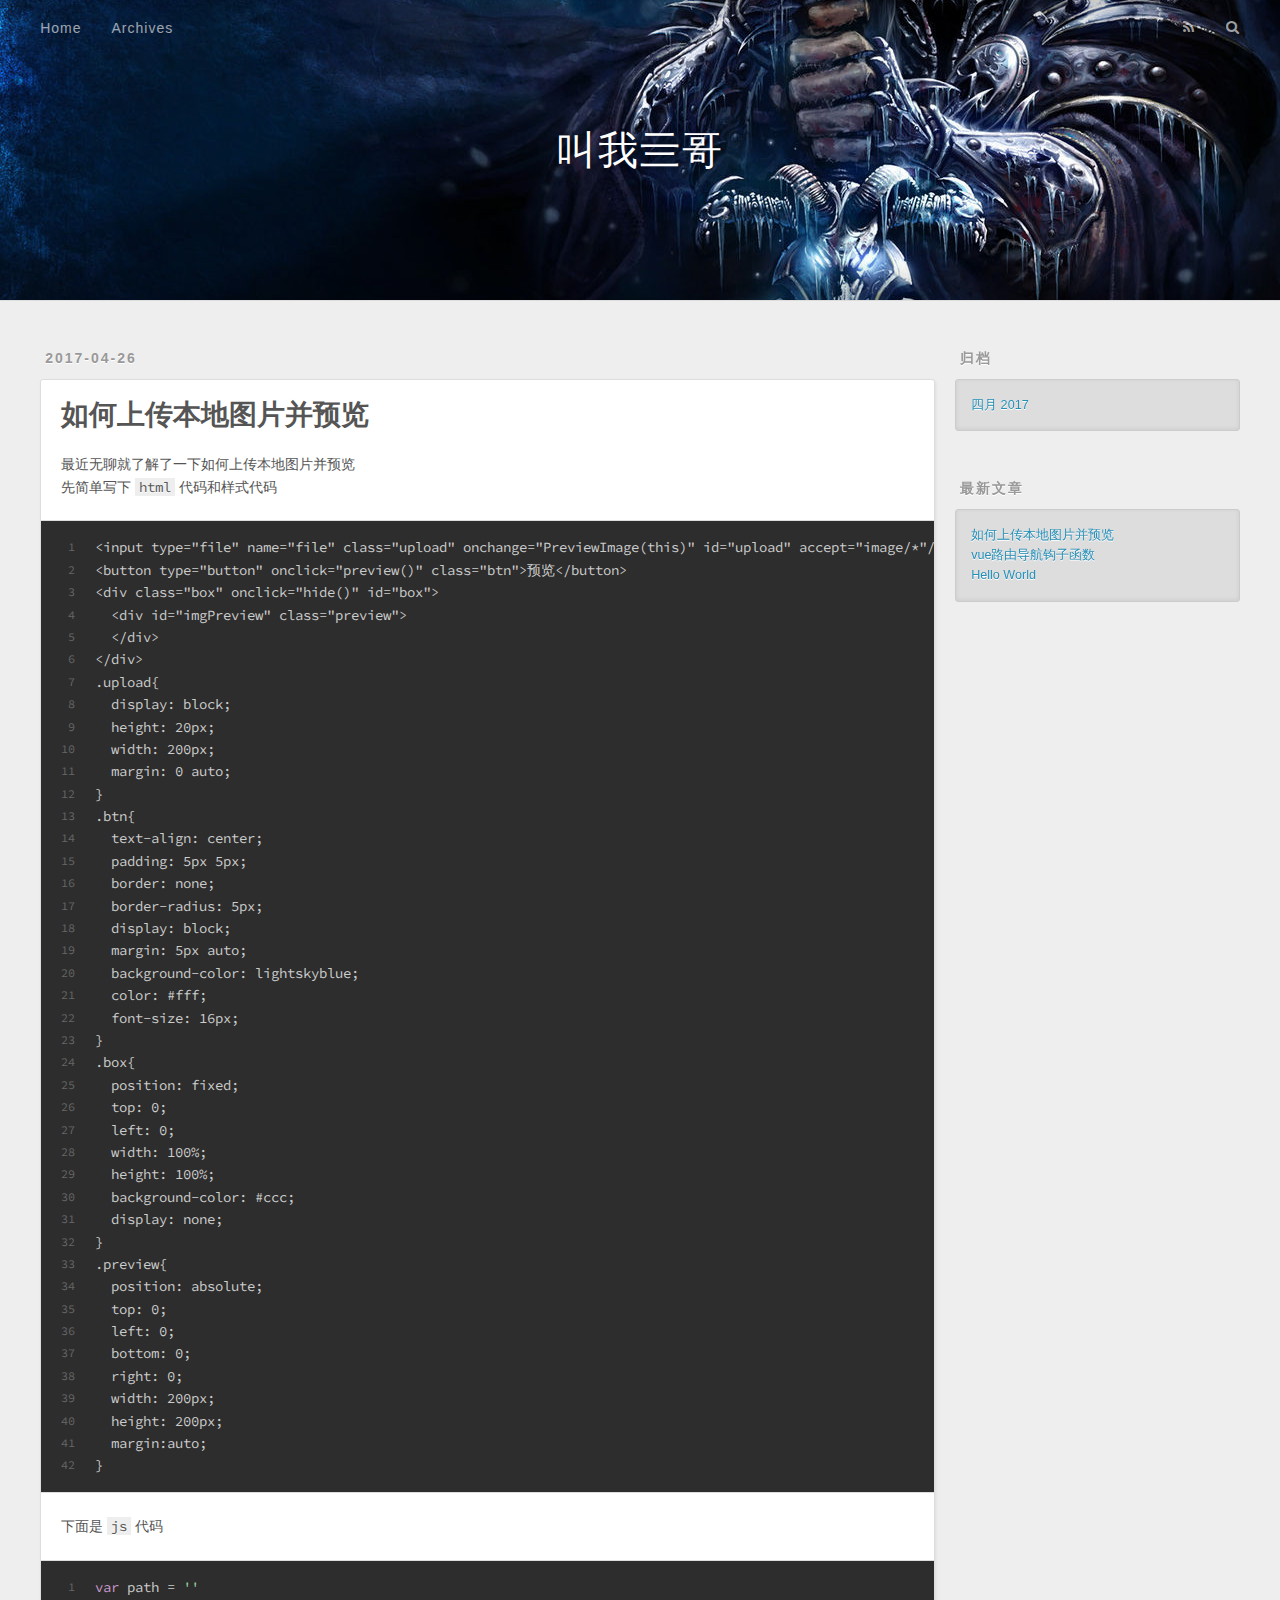
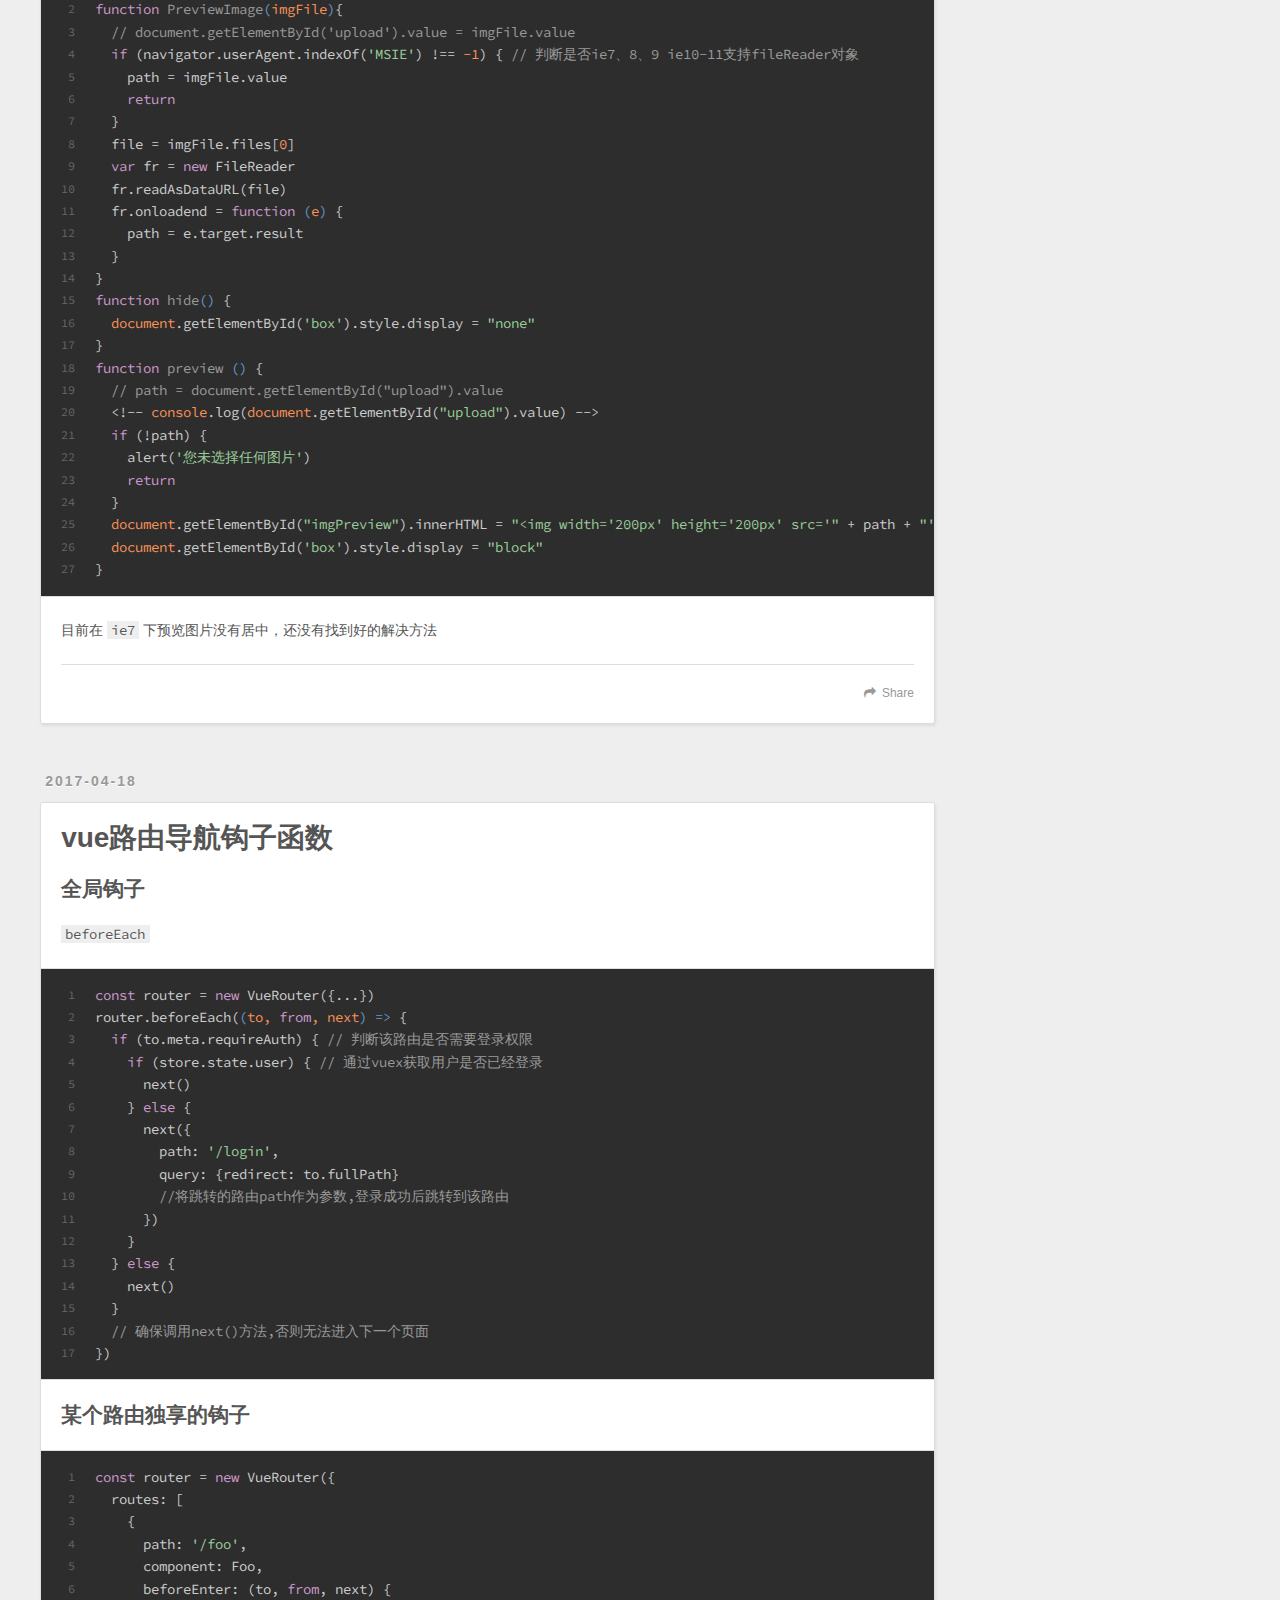
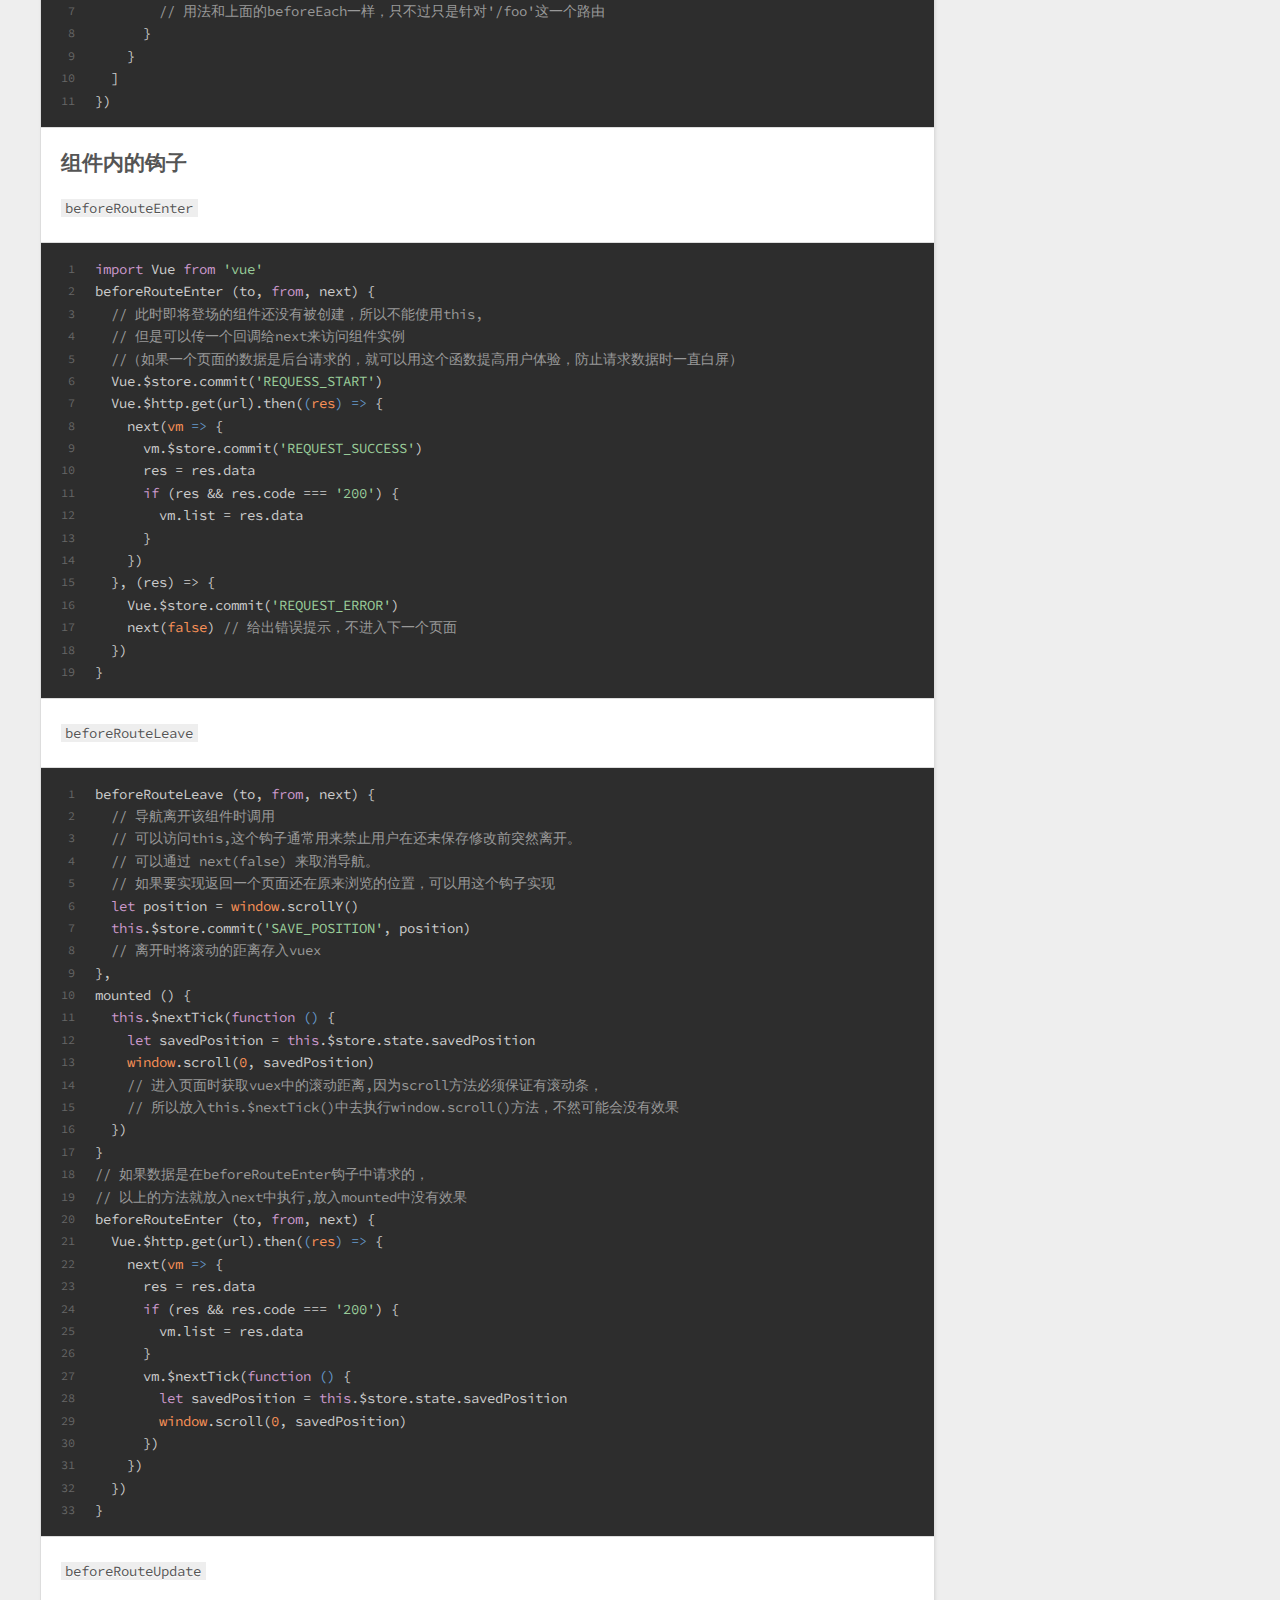
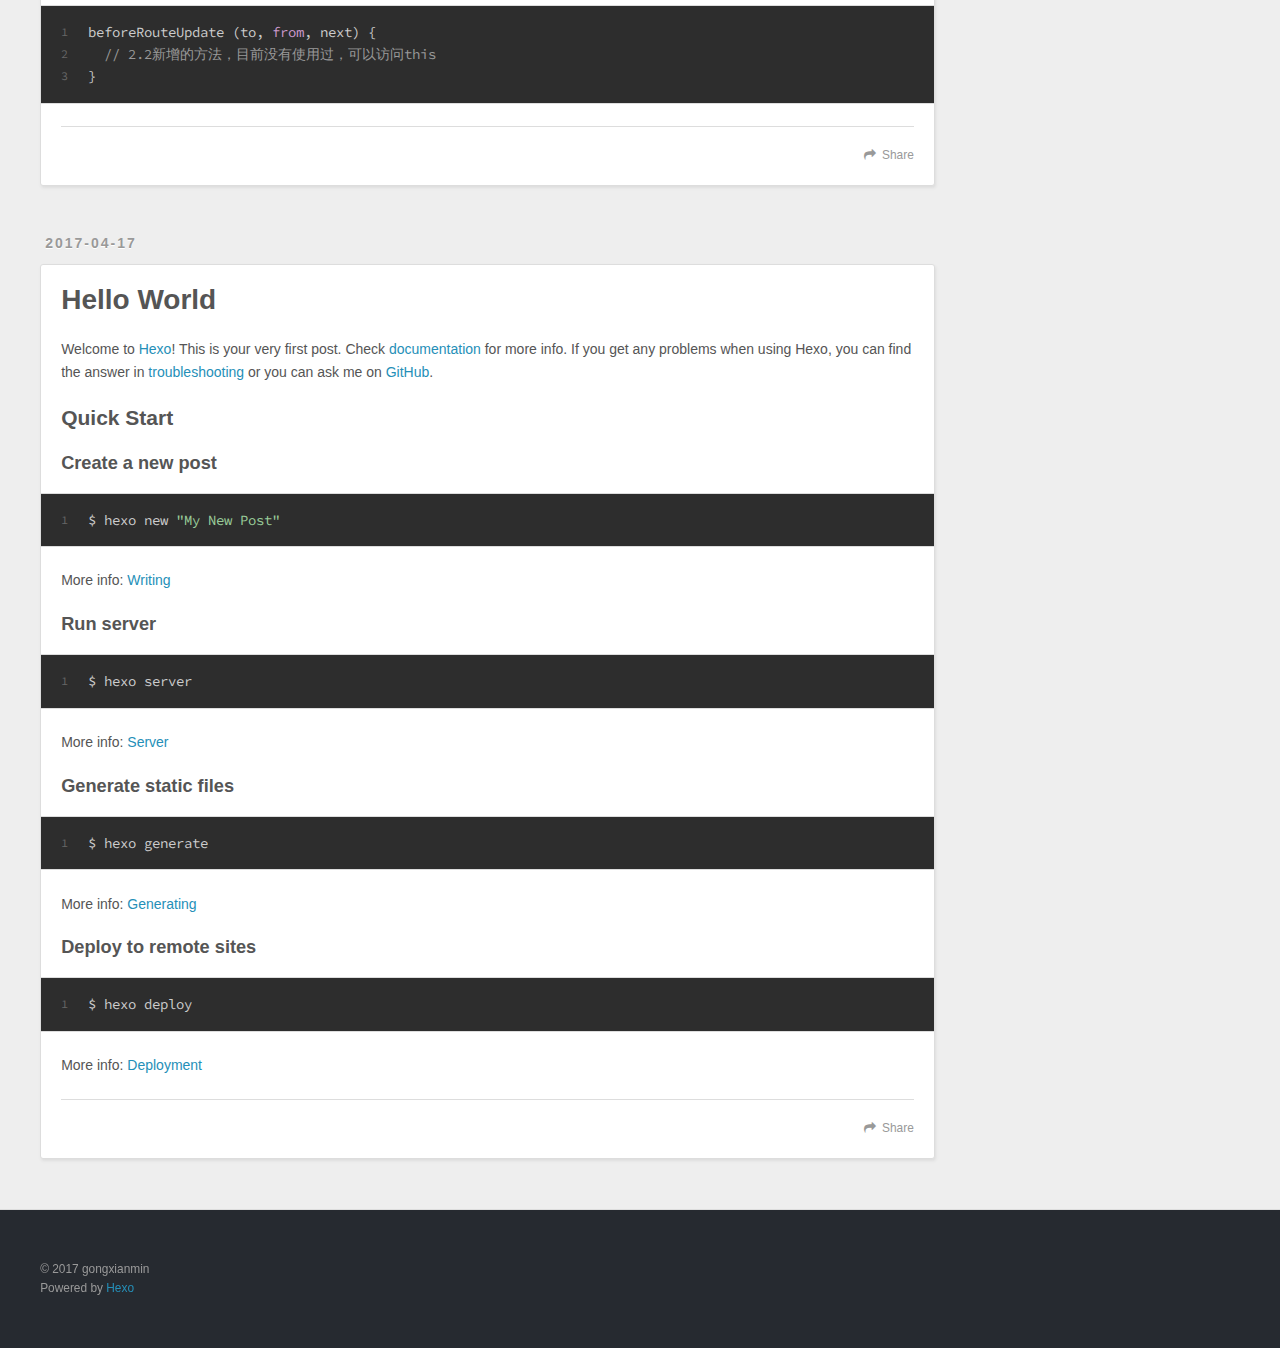
==== commit 6b56e707: "Site updated: 2017-04-27 11:28:38" ====
--- a/index.html
+++ b/index.html
@@ -93,7 +93,7 @@
       
     </div>
     <footer class="article-footer">
-      <a data-url="https://gongxianmin.github.io/2017/04/26/如何上传本地图片并预览/" data-id="cj1zugimq0001hggpw1rm0y7e" class="article-share-link">Share</a>
+      <a data-url="https://gongxianmin.github.io/2017/04/26/如何上传本地图片并预览/" data-id="cj1zunpb000020sgpxh4qrm0t" class="article-share-link">Share</a>
       
       
     </footer>
@@ -134,7 +134,7 @@
       
     </div>
     <footer class="article-footer">
-      <a data-url="https://gongxianmin.github.io/2017/04/18/vue路由钩子函数/" data-id="cj1zugimq0000hggppirlgouq" class="article-share-link">Share</a>
+      <a data-url="https://gongxianmin.github.io/2017/04/18/vue路由钩子函数/" data-id="cj1zunpak00000sgpq90sc4qm" class="article-share-link">Share</a>
       
       
     </footer>
@@ -179,7 +179,7 @@
       
     </div>
     <footer class="article-footer">
-      <a data-url="https://gongxianmin.github.io/2017/04/17/hello-world/" data-id="cj1zugimq0002hggp80tc0e28" class="article-share-link">Share</a>
+      <a data-url="https://gongxianmin.github.io/2017/04/17/hello-world/" data-id="cj1zunpb000010sgpg91q4lwj" class="article-share-link">Share</a>
       
       
     </footer>
--- a/css/style.css
+++ b/css/style.css
@@ -348,7 +348,7 @@
   left: 0;
   width: 100%;
   height: 100%;
-  background: url("images/banner.jpg") center #000;
+  background: url("images/banner1.jpg") center #000;
   -webkit-background-size: cover;
   -moz-background-size: cover;
   background-size: cover;
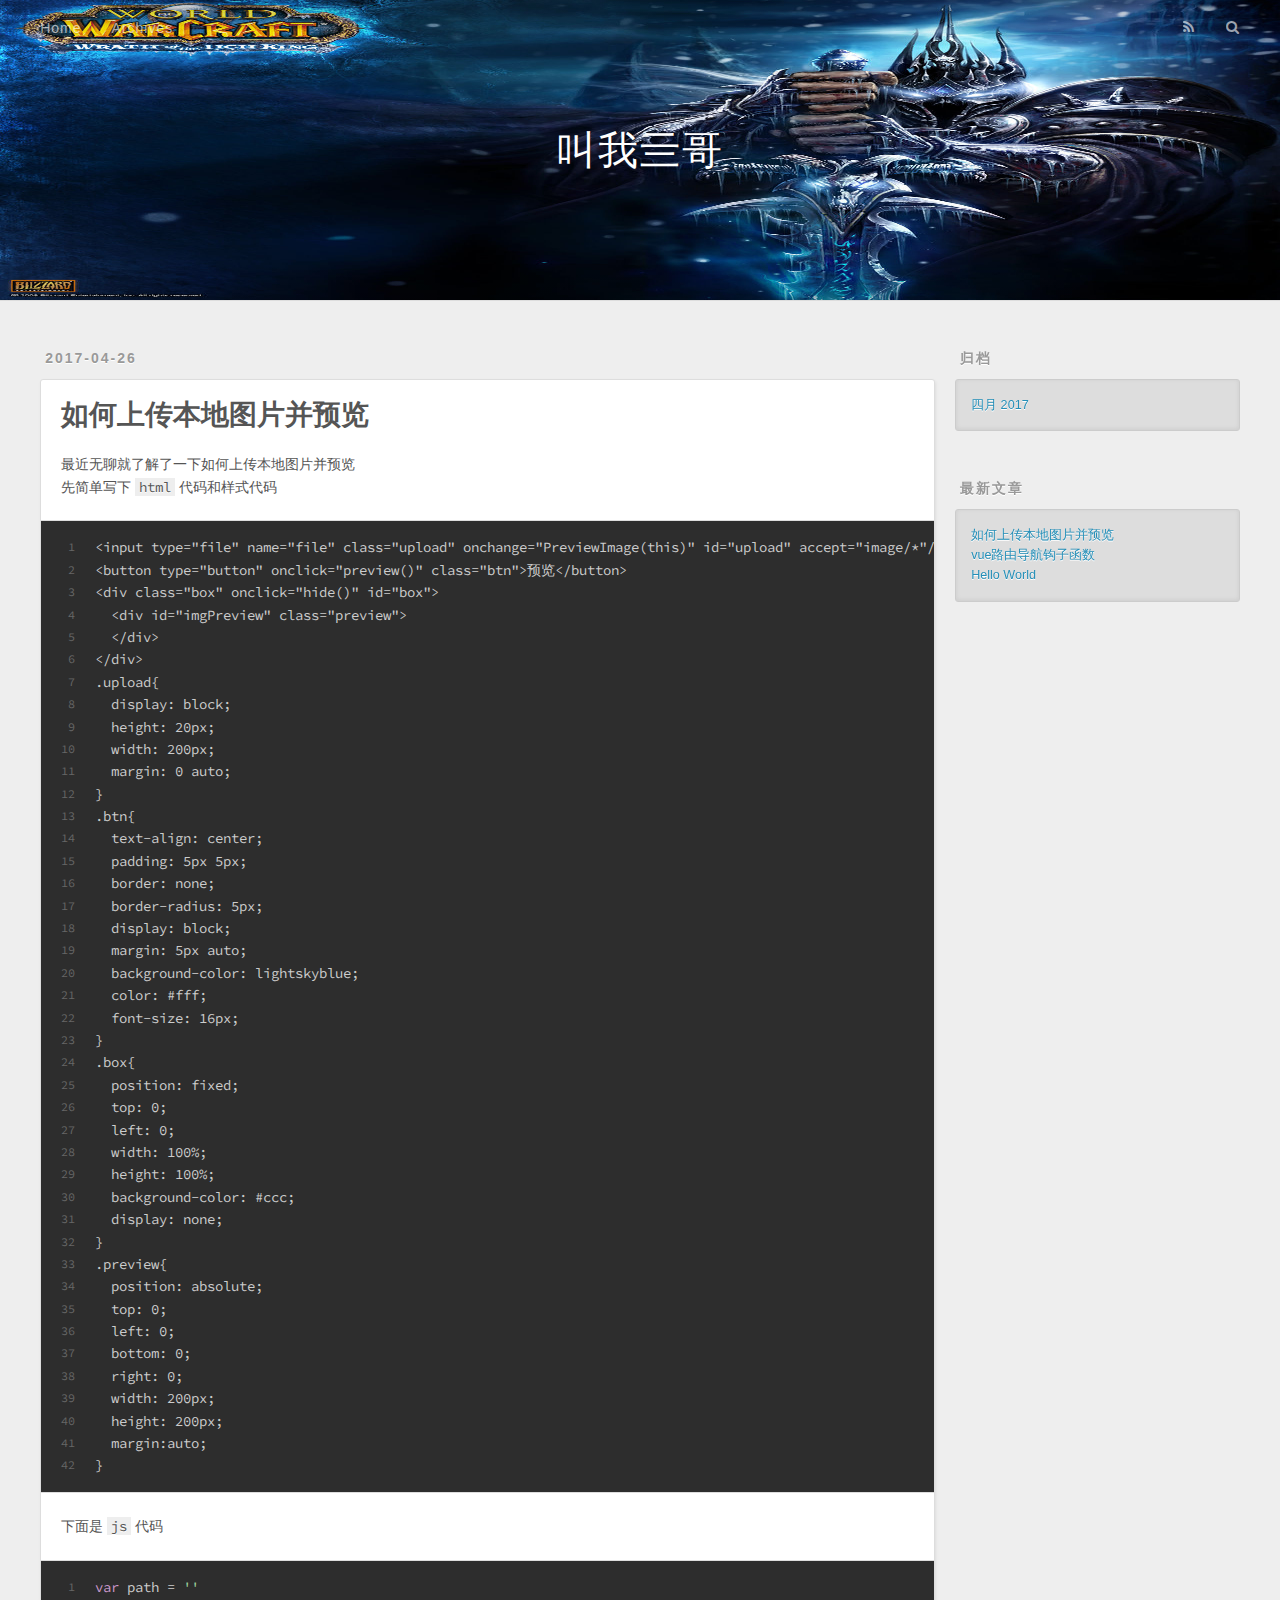
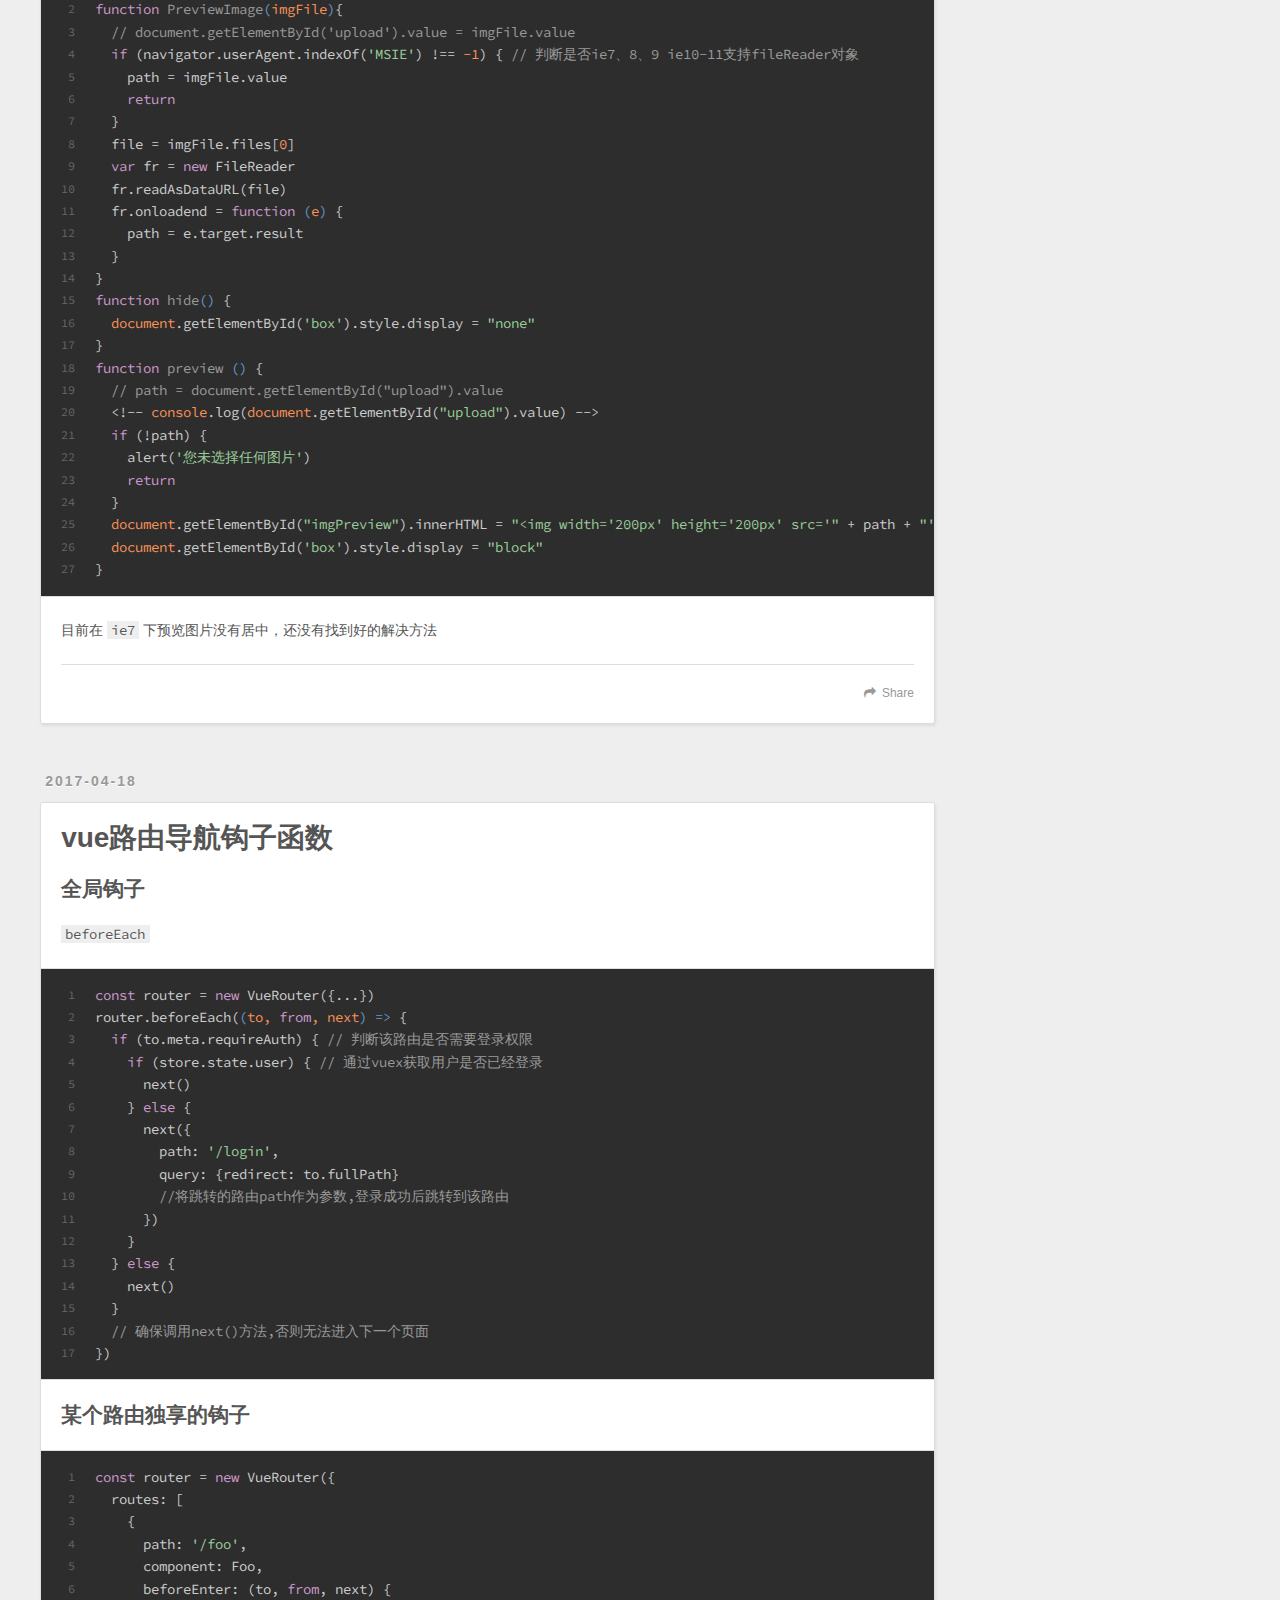
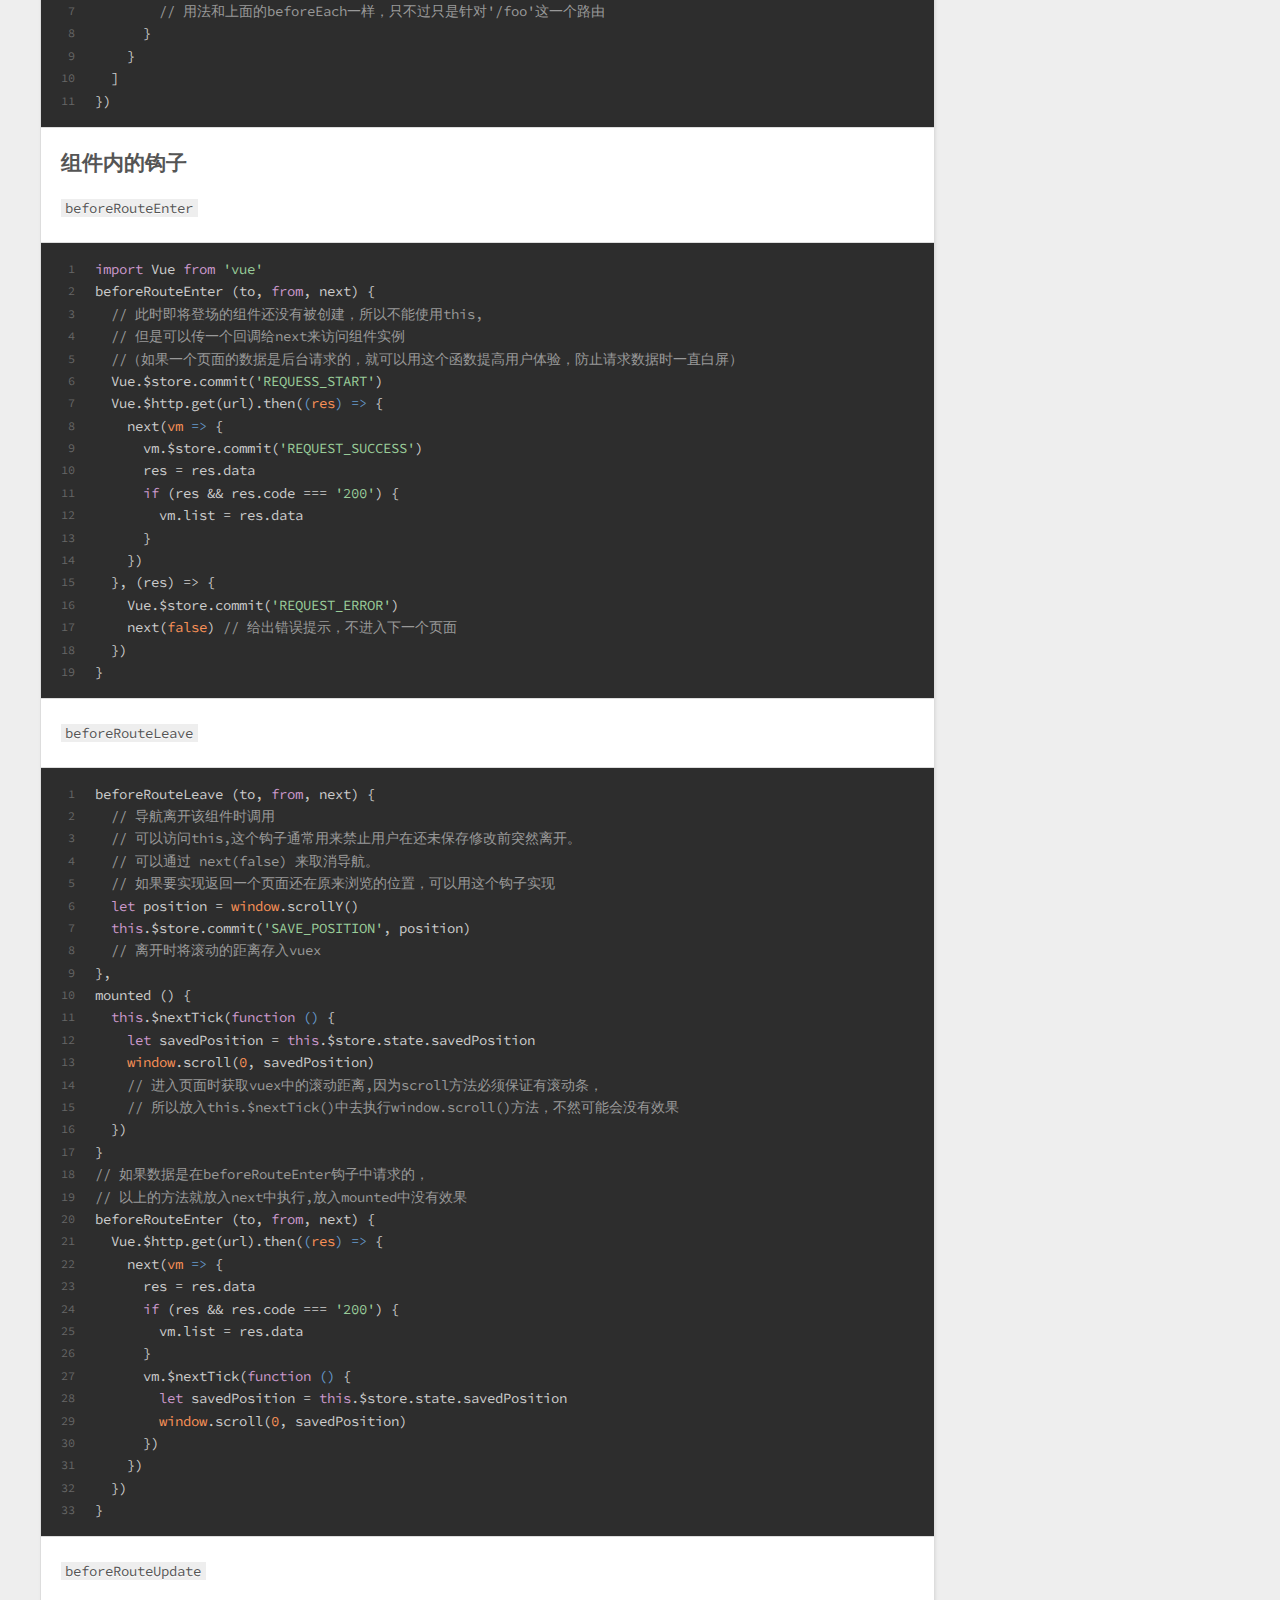
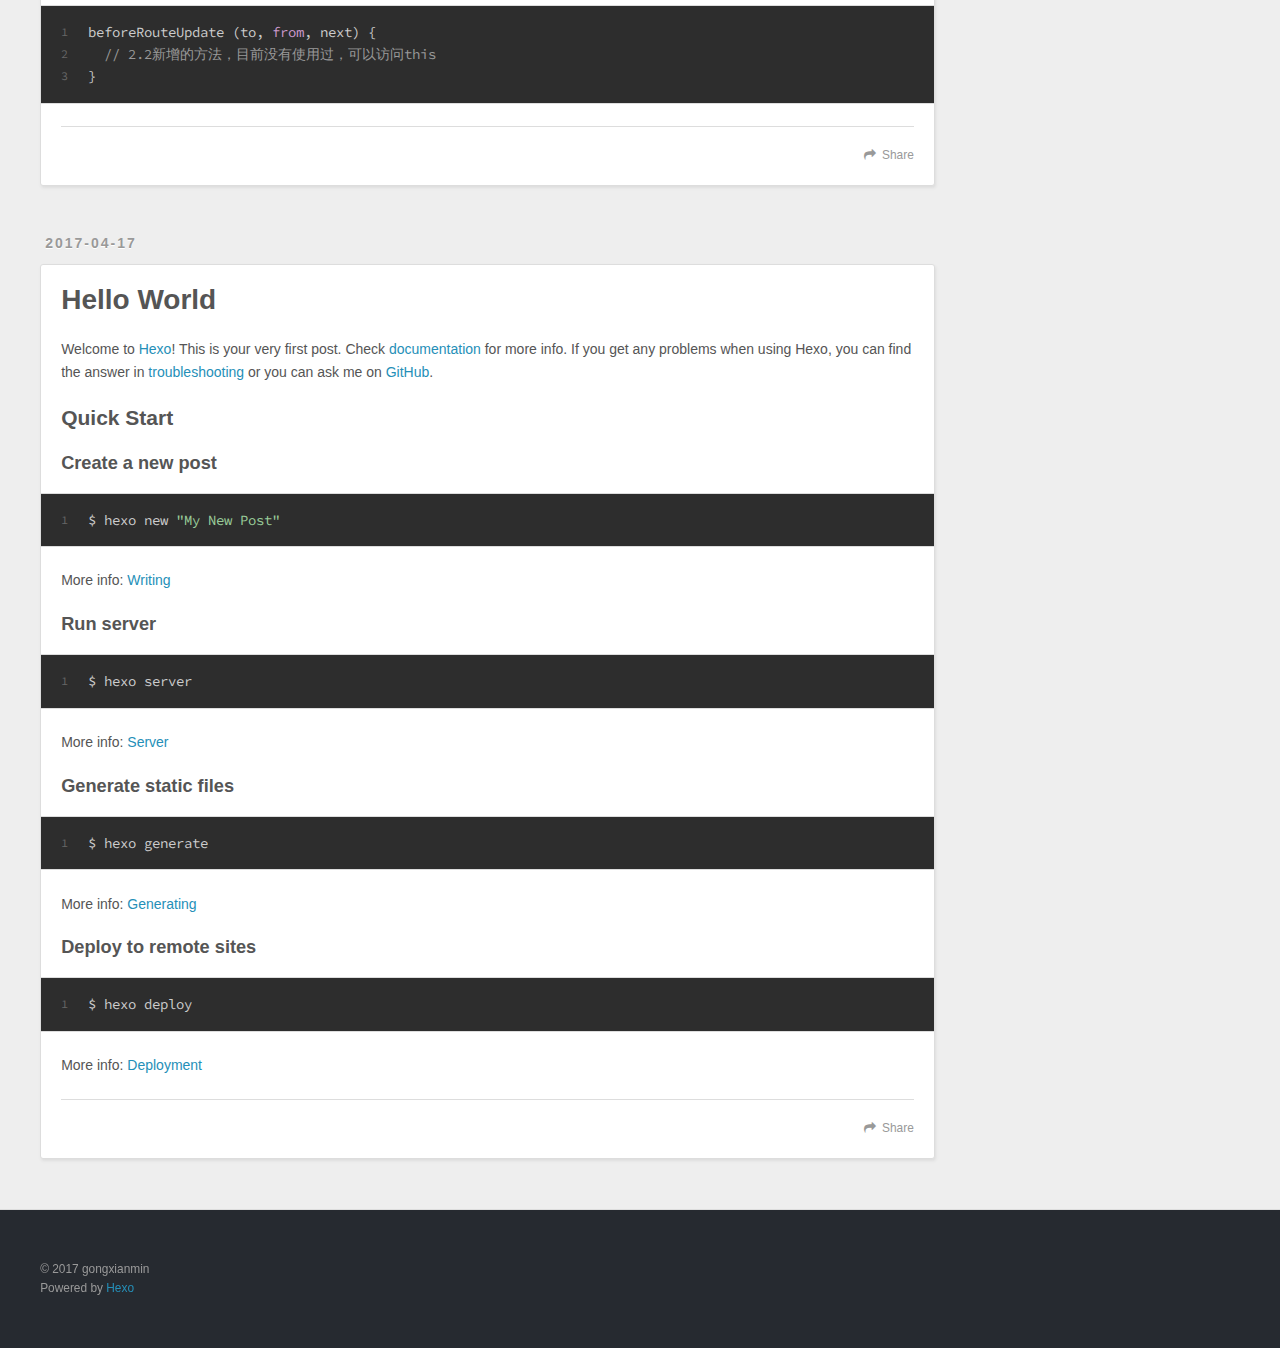
==== commit c8506e30: "Site updated: 2017-04-27 13:39:00" ====
--- a/index.html
+++ b/index.html
@@ -93,7 +93,7 @@
       
     </div>
     <footer class="article-footer">
-      <a data-url="https://gongxianmin.github.io/2017/04/26/如何上传本地图片并预览/" data-id="cj1zunpb000020sgpxh4qrm0t" class="article-share-link">Share</a>
+      <a data-url="https://gongxianmin.github.io/2017/04/26/如何上传本地图片并预览/" data-id="cj1zzbc9h0000fkgp4253gfmn" class="article-share-link">Share</a>
       
       
     </footer>
@@ -134,7 +134,7 @@
       
     </div>
     <footer class="article-footer">
-      <a data-url="https://gongxianmin.github.io/2017/04/18/vue路由钩子函数/" data-id="cj1zunpak00000sgpq90sc4qm" class="article-share-link">Share</a>
+      <a data-url="https://gongxianmin.github.io/2017/04/18/vue路由钩子函数/" data-id="cj1zzbc9x0002fkgpgdoh2nbs" class="article-share-link">Share</a>
       
       
     </footer>
@@ -179,7 +179,7 @@
       
     </div>
     <footer class="article-footer">
-      <a data-url="https://gongxianmin.github.io/2017/04/17/hello-world/" data-id="cj1zunpb000010sgpg91q4lwj" class="article-share-link">Share</a>
+      <a data-url="https://gongxianmin.github.io/2017/04/17/hello-world/" data-id="cj1zzbc9h0001fkgp9liths88" class="article-share-link">Share</a>
       
       
     </footer>
--- a/css/style.css
+++ b/css/style.css
@@ -349,9 +349,9 @@
   width: 100%;
   height: 100%;
   background: url("images/banner1.jpg") center #000;
-  -webkit-background-size: cover;
-  -moz-background-size: cover;
-  background-size: cover;
+  -webkit-background-size: 100% 100%;
+  -moz-background-size: 100% 100%;
+  background-size: 100% 100%;
   z-index: -1;
 }
 #header-title {
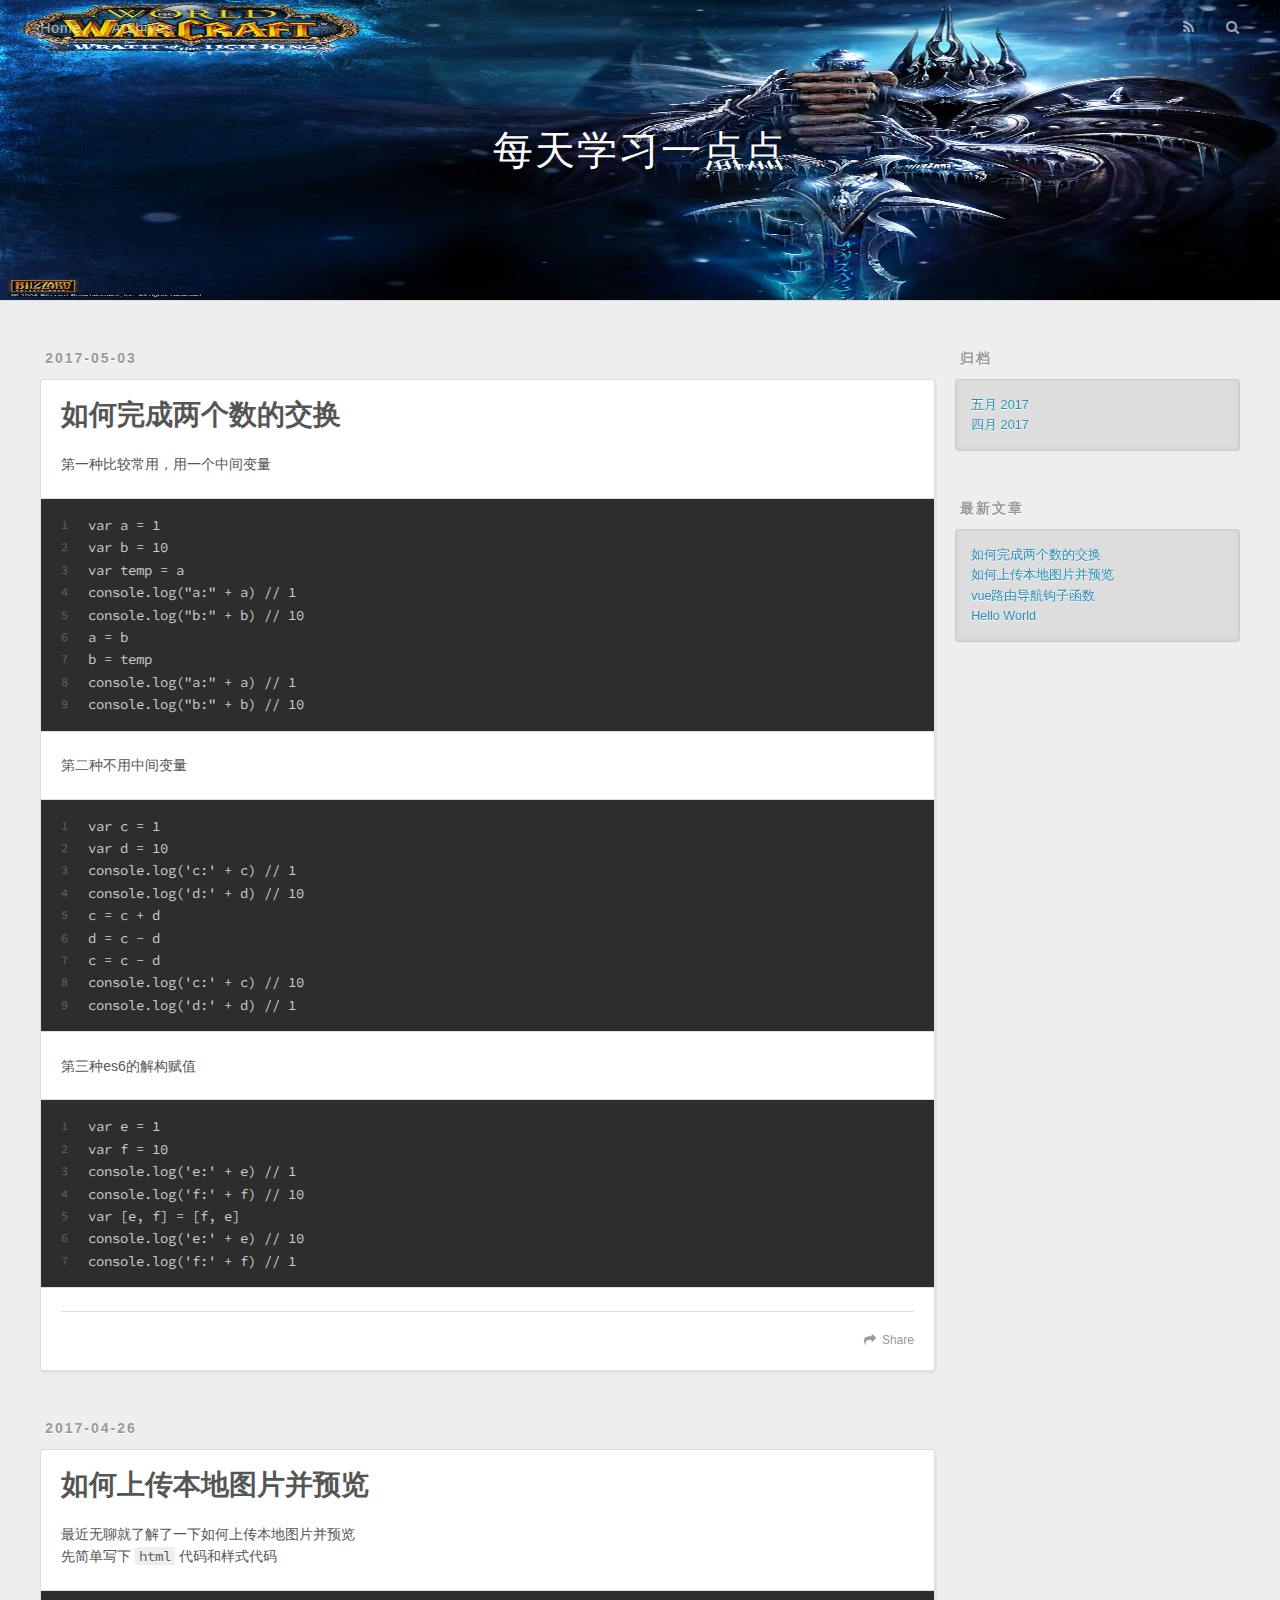
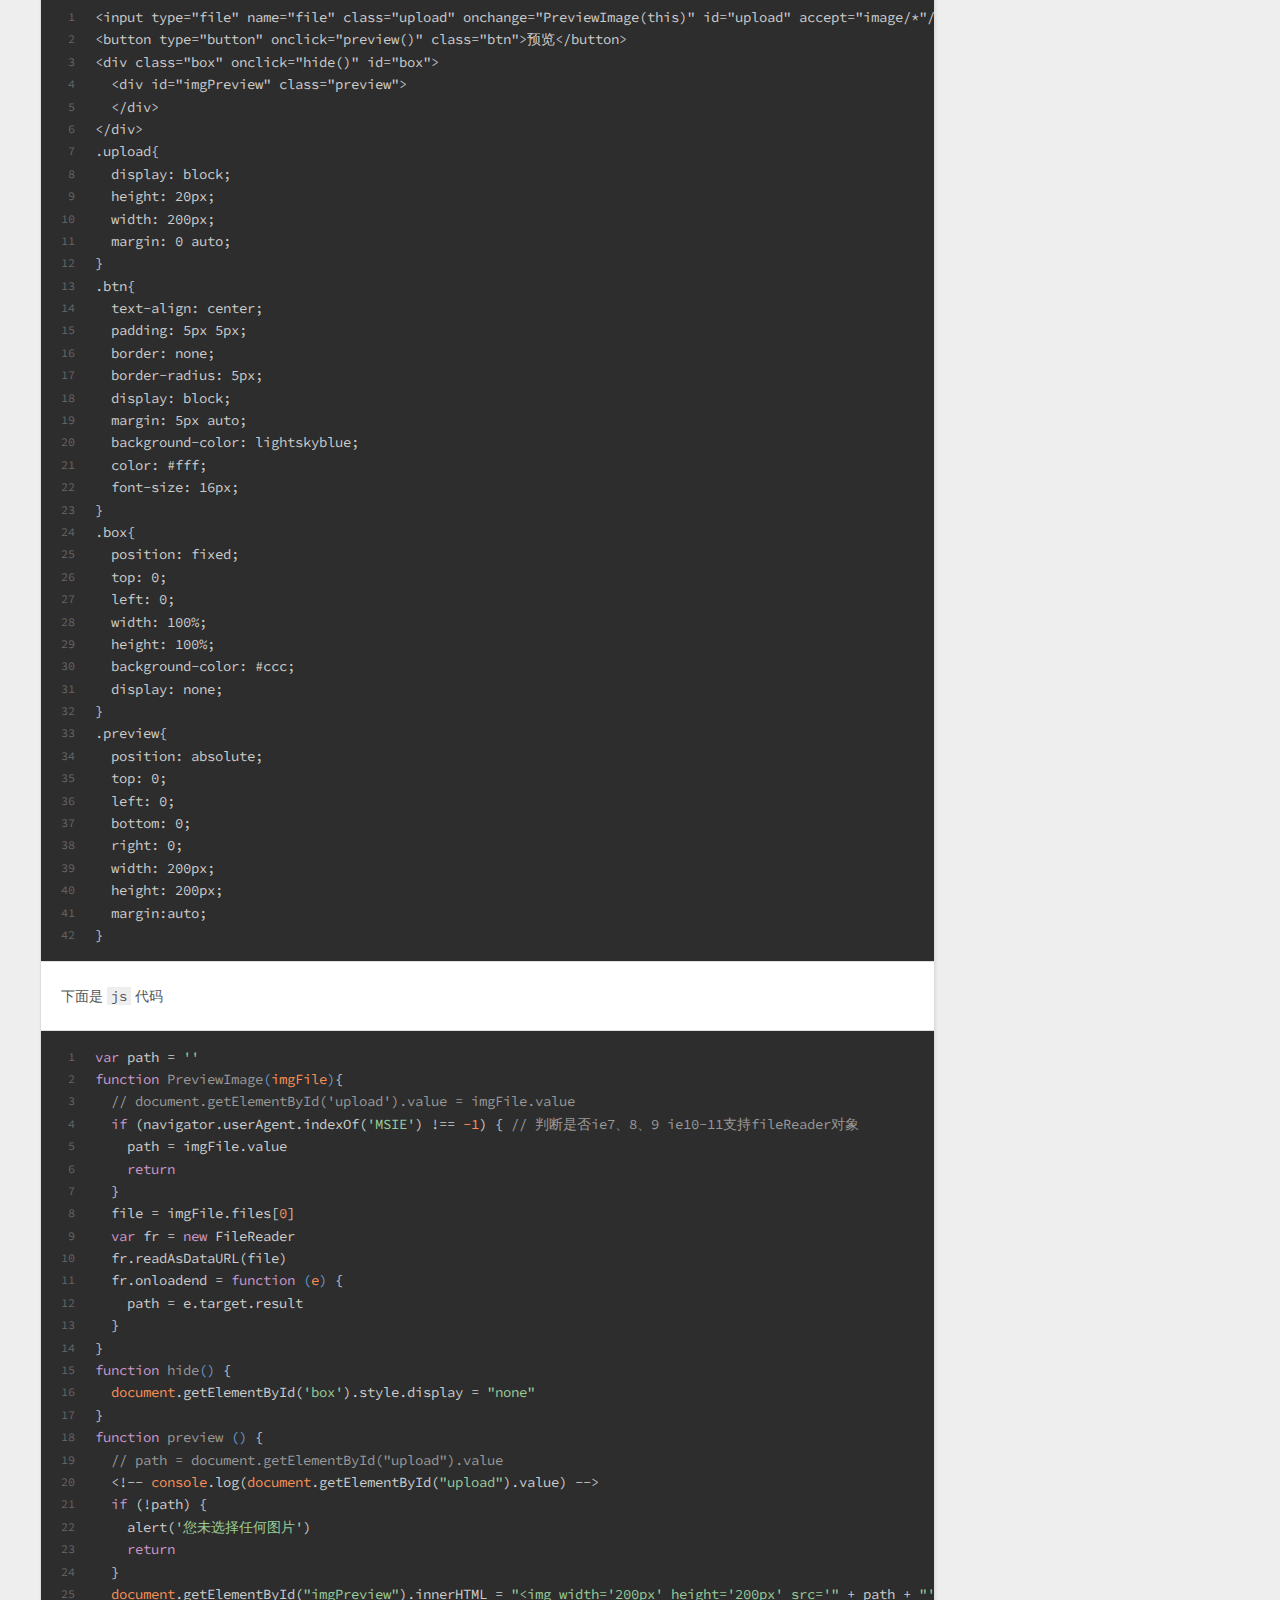
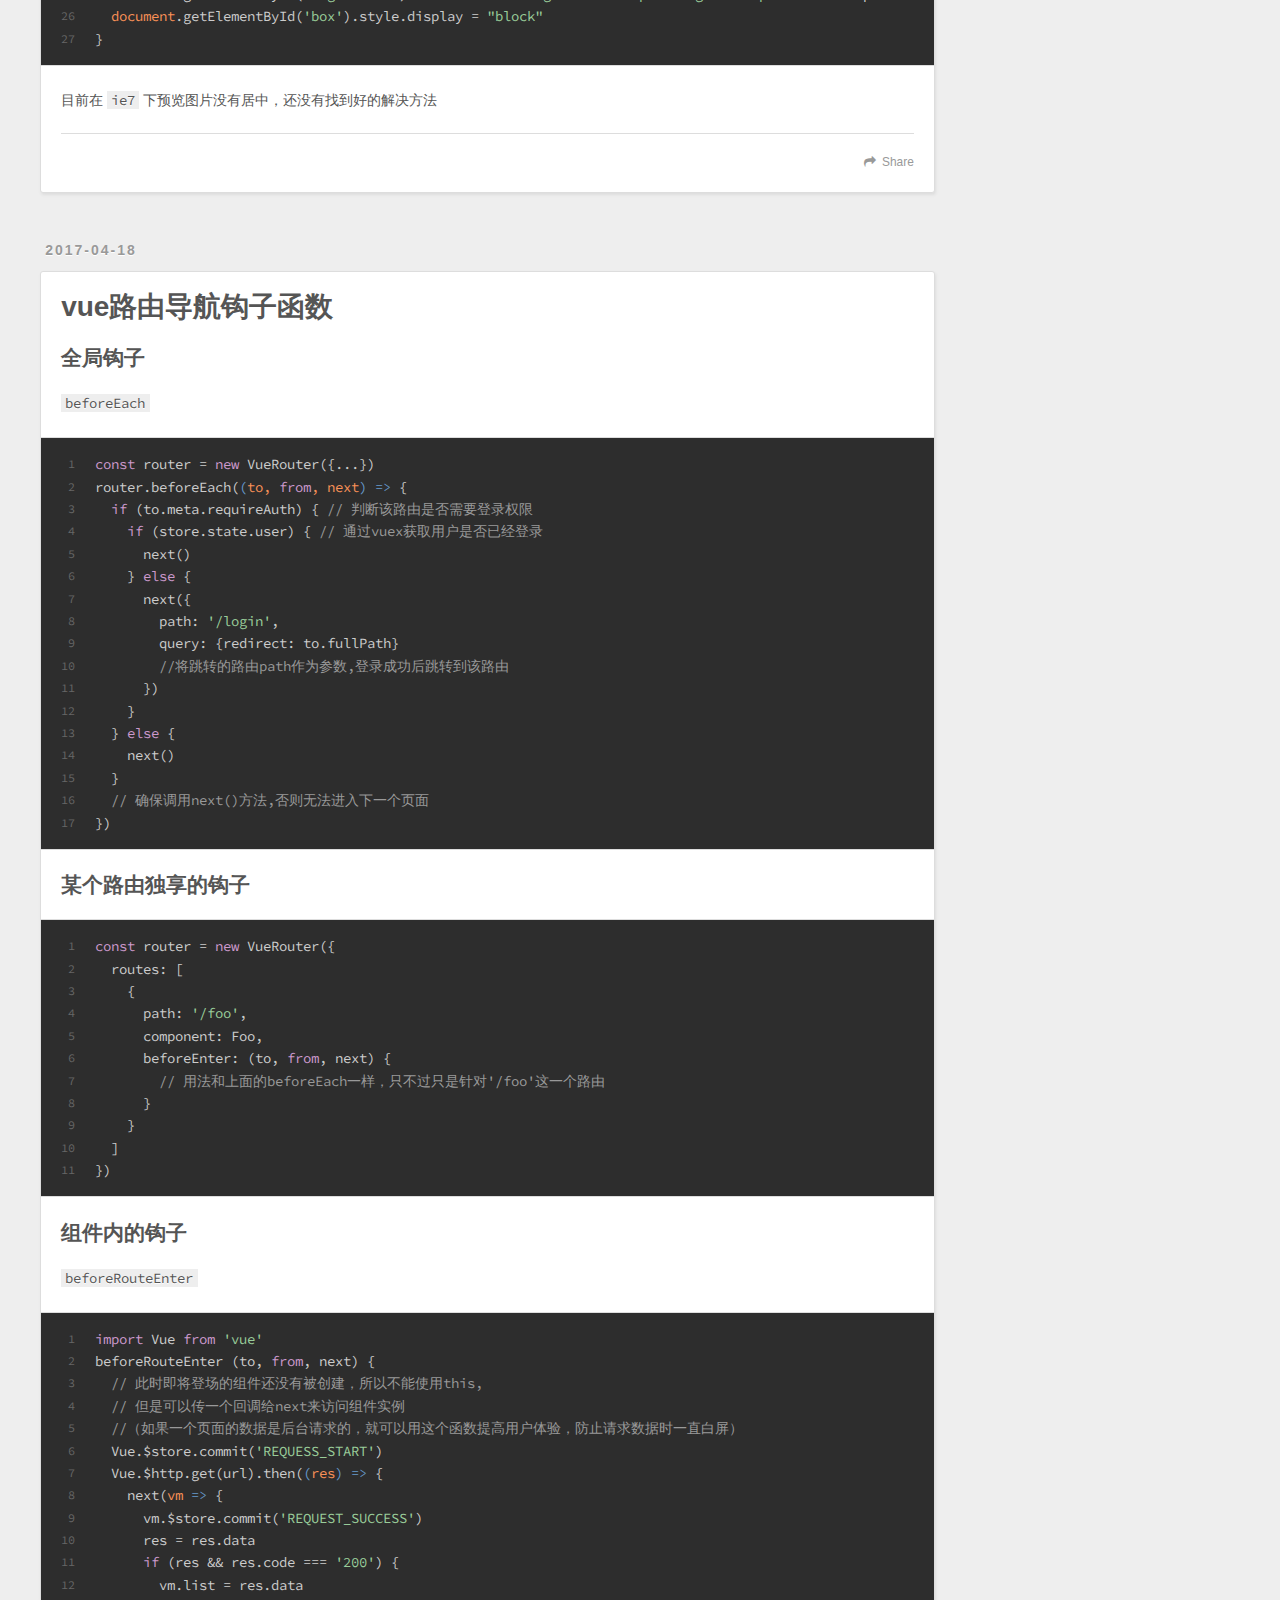
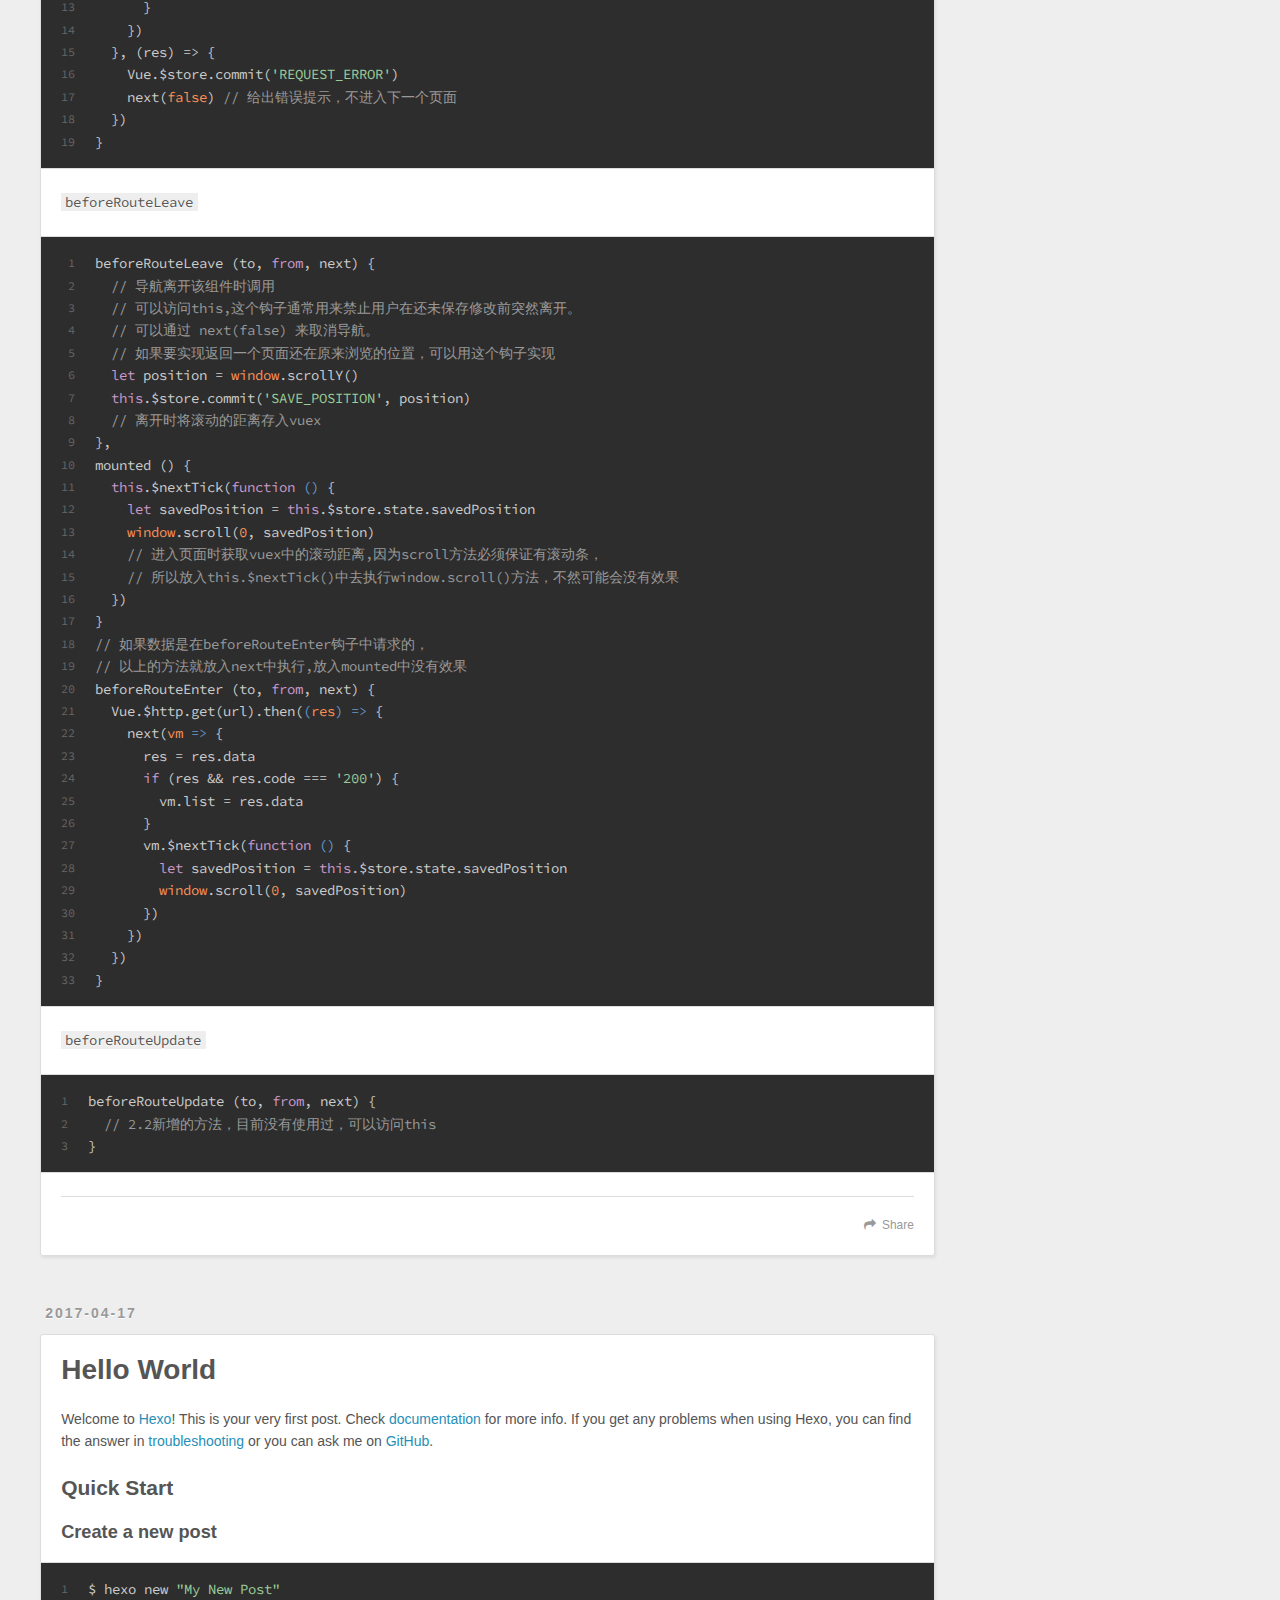
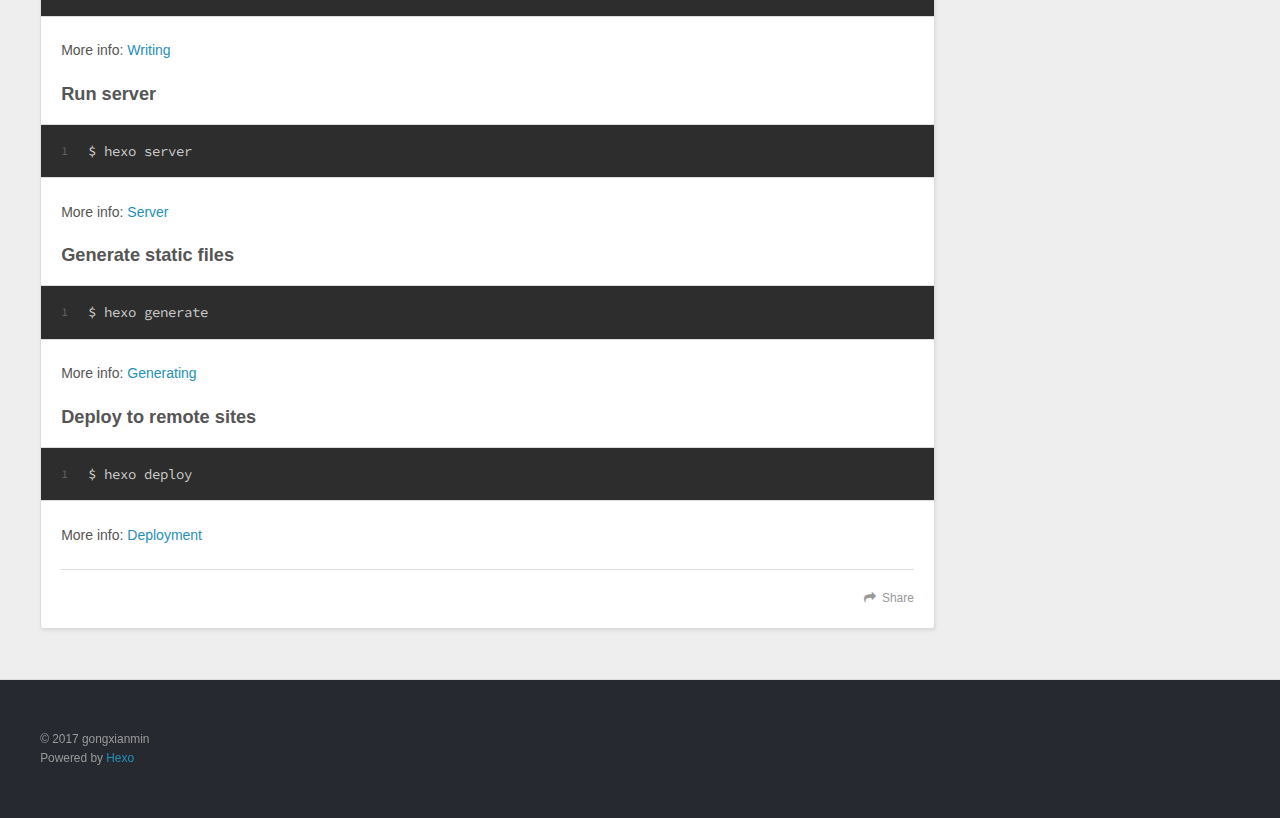
==== commit 3e1779d8: "Site updated: 2017-05-03 21:17:20" ====
--- a/index.html
+++ b/index.html
@@ -3,19 +3,19 @@
 <head>
   <meta charset="utf-8">
   
-  <title>叫我亖哥</title>
+  <title>每天学习一点点</title>
   <meta name="viewport" content="width=device-width, initial-scale=1, maximum-scale=1">
   <meta name="description" content="javascript vue html5 css3 nodejs">
 <meta property="og:type" content="website">
-<meta property="og:title" content="叫我亖哥">
+<meta property="og:title" content="每天学习一点点">
 <meta property="og:url" content="https://gongxianmin.github.io/index.html">
-<meta property="og:site_name" content="叫我亖哥">
+<meta property="og:site_name" content="每天学习一点点">
 <meta property="og:description" content="javascript vue html5 css3 nodejs">
 <meta name="twitter:card" content="summary">
-<meta name="twitter:title" content="叫我亖哥">
+<meta name="twitter:title" content="每天学习一点点">
 <meta name="twitter:description" content="javascript vue html5 css3 nodejs">
   
-    <link rel="alternate" href="/atom.xml" title="叫我亖哥" type="application/atom+xml">
+    <link rel="alternate" href="/atom.xml" title="每天学习一点点" type="application/atom+xml">
   
   
     <link rel="icon" href="/favicon.png">
@@ -36,7 +36,7 @@
   <div id="header-outer" class="outer">
     <div id="header-title" class="inner">
       <h1 id="logo-wrap">
-        <a href="/" id="logo">叫我亖哥</a>
+        <a href="/" id="logo">每天学习一点点</a>
       </h1>
       
     </div>
@@ -64,6 +64,45 @@
       <div class="outer">
         <section id="main">
   
+    <article id="post-如何完成两个数的交换" class="article article-type-post" itemscope itemprop="blogPost">
+  <div class="article-meta">
+    <a href="/2017/05/03/如何完成两个数的交换/" class="article-date">
+  <time datetime="2017-05-03T13:12:51.000Z" itemprop="datePublished">2017-05-03</time>
+</a>
+    
+  </div>
+  <div class="article-inner">
+    
+    
+      <header class="article-header">
+        
+  
+    <h1 itemprop="name">
+      <a class="article-title" href="/2017/05/03/如何完成两个数的交换/">如何完成两个数的交换</a>
+    </h1>
+  
+
+      </header>
+    
+    <div class="article-entry" itemprop="articleBody">
+      
+        <p>第一种比较常用，用一个中间变量<br><figure class="highlight plain"><table><tr><td class="gutter"><pre><div class="line">1</div><div class="line">2</div><div class="line">3</div><div class="line">4</div><div class="line">5</div><div class="line">6</div><div class="line">7</div><div class="line">8</div><div class="line">9</div></pre></td><td class="code"><pre><div class="line">var a = 1</div><div class="line">var b = 10</div><div class="line">var temp = a</div><div class="line">console.log(&quot;a:&quot; + a) // 1</div><div class="line">console.log(&quot;b:&quot; + b) // 10</div><div class="line">a = b</div><div class="line">b = temp</div><div class="line">console.log(&quot;a:&quot; + a) // 1</div><div class="line">console.log(&quot;b:&quot; + b) // 10</div></pre></td></tr></table></figure></p>
+<p>第二种不用中间变量<br><figure class="highlight plain"><table><tr><td class="gutter"><pre><div class="line">1</div><div class="line">2</div><div class="line">3</div><div class="line">4</div><div class="line">5</div><div class="line">6</div><div class="line">7</div><div class="line">8</div><div class="line">9</div></pre></td><td class="code"><pre><div class="line">var c = 1</div><div class="line">var d = 10</div><div class="line">console.log(&apos;c:&apos; + c) // 1</div><div class="line">console.log(&apos;d:&apos; + d) // 10</div><div class="line">c = c + d</div><div class="line">d = c - d</div><div class="line">c = c - d</div><div class="line">console.log(&apos;c:&apos; + c) // 10</div><div class="line">console.log(&apos;d:&apos; + d) // 1</div></pre></td></tr></table></figure></p>
+<p>第三种es6的解构赋值<br><figure class="highlight plain"><table><tr><td class="gutter"><pre><div class="line">1</div><div class="line">2</div><div class="line">3</div><div class="line">4</div><div class="line">5</div><div class="line">6</div><div class="line">7</div></pre></td><td class="code"><pre><div class="line">var e = 1</div><div class="line">var f = 10</div><div class="line">console.log(&apos;e:&apos; + e) // 1</div><div class="line">console.log(&apos;f:&apos; + f) // 10</div><div class="line">var [e, f] = [f, e]</div><div class="line">console.log(&apos;e:&apos; + e) // 10</div><div class="line">console.log(&apos;f:&apos; + f) // 1</div></pre></td></tr></table></figure></p>
+
+      
+    </div>
+    <footer class="article-footer">
+      <a data-url="https://gongxianmin.github.io/2017/05/03/如何完成两个数的交换/" data-id="cj290bqq70001gkgpql6elq9x" class="article-share-link">Share</a>
+      
+      
+    </footer>
+  </div>
+  
+</article>
+
+
+  
     <article id="post-如何上传本地图片并预览" class="article article-type-post" itemscope itemprop="blogPost">
   <div class="article-meta">
     <a href="/2017/04/26/如何上传本地图片并预览/" class="article-date">
@@ -93,7 +132,7 @@
       
     </div>
     <footer class="article-footer">
-      <a data-url="https://gongxianmin.github.io/2017/04/26/如何上传本地图片并预览/" data-id="cj1zzbc9h0000fkgp4253gfmn" class="article-share-link">Share</a>
+      <a data-url="https://gongxianmin.github.io/2017/04/26/如何上传本地图片并预览/" data-id="cj290bqqm0003gkgpiu6rny0s" class="article-share-link">Share</a>
       
       
     </footer>
@@ -134,7 +173,7 @@
       
     </div>
     <footer class="article-footer">
-      <a data-url="https://gongxianmin.github.io/2017/04/18/vue路由钩子函数/" data-id="cj1zzbc9x0002fkgpgdoh2nbs" class="article-share-link">Share</a>
+      <a data-url="https://gongxianmin.github.io/2017/04/18/vue路由钩子函数/" data-id="cj290bqpr0000gkgpxpr0cn1q" class="article-share-link">Share</a>
       
       
     </footer>
@@ -179,7 +218,7 @@
       
     </div>
     <footer class="article-footer">
-      <a data-url="https://gongxianmin.github.io/2017/04/17/hello-world/" data-id="cj1zzbc9h0001fkgp9liths88" class="article-share-link">Share</a>
+      <a data-url="https://gongxianmin.github.io/2017/04/17/hello-world/" data-id="cj290bqq70002gkgpb13h4f6y" class="article-share-link">Share</a>
       
       
     </footer>
@@ -206,7 +245,7 @@
   <div class="widget-wrap">
     <h3 class="widget-title">归档</h3>
     <div class="widget">
-      <ul class="archive-list"><li class="archive-list-item"><a class="archive-list-link" href="/archives/2017/04/">四月 2017</a></li></ul>
+      <ul class="archive-list"><li class="archive-list-item"><a class="archive-list-link" href="/archives/2017/05/">五月 2017</a></li><li class="archive-list-item"><a class="archive-list-link" href="/archives/2017/04/">四月 2017</a></li></ul>
     </div>
   </div>
 
@@ -219,6 +258,10 @@
       <ul>
         
           <li>
+            <a href="/2017/05/03/如何完成两个数的交换/">如何完成两个数的交换</a>
+          </li>
+        
+          <li>
             <a href="/2017/04/26/如何上传本地图片并预览/">如何上传本地图片并预览</a>
           </li>
         
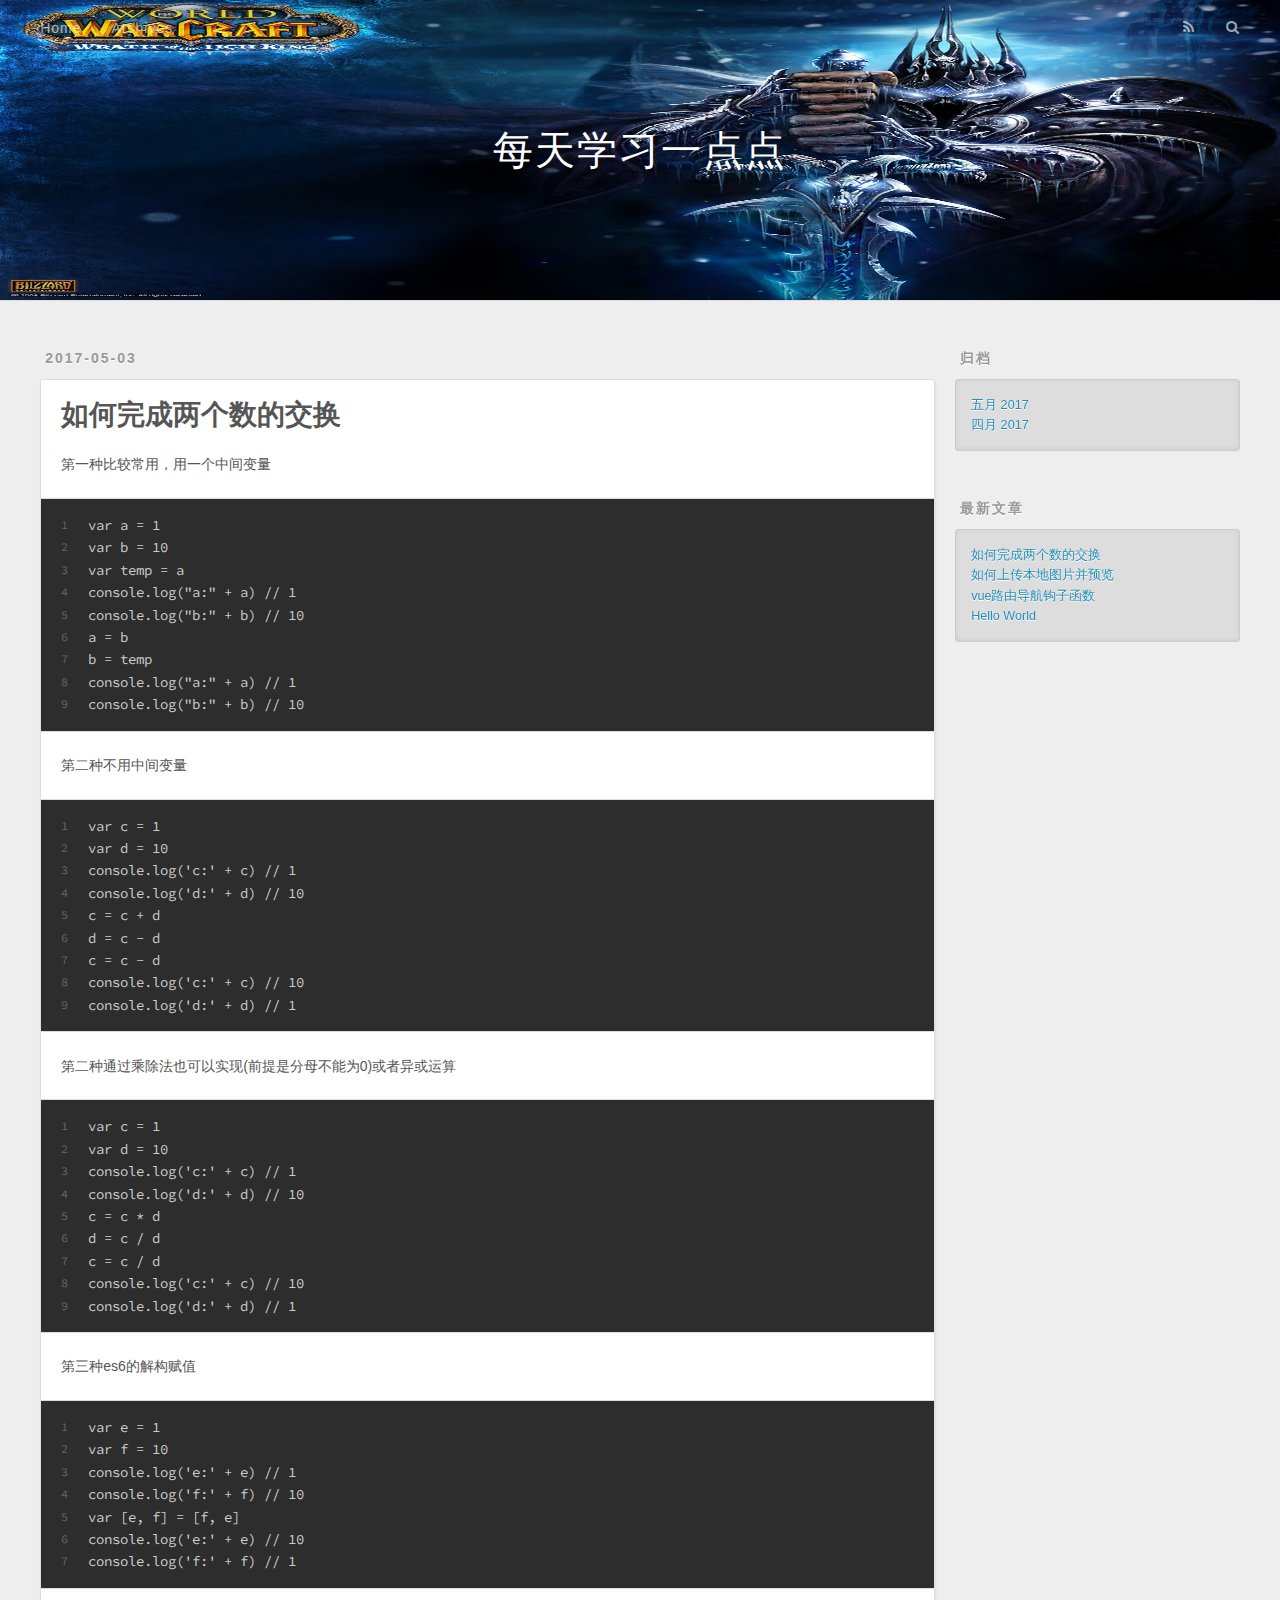
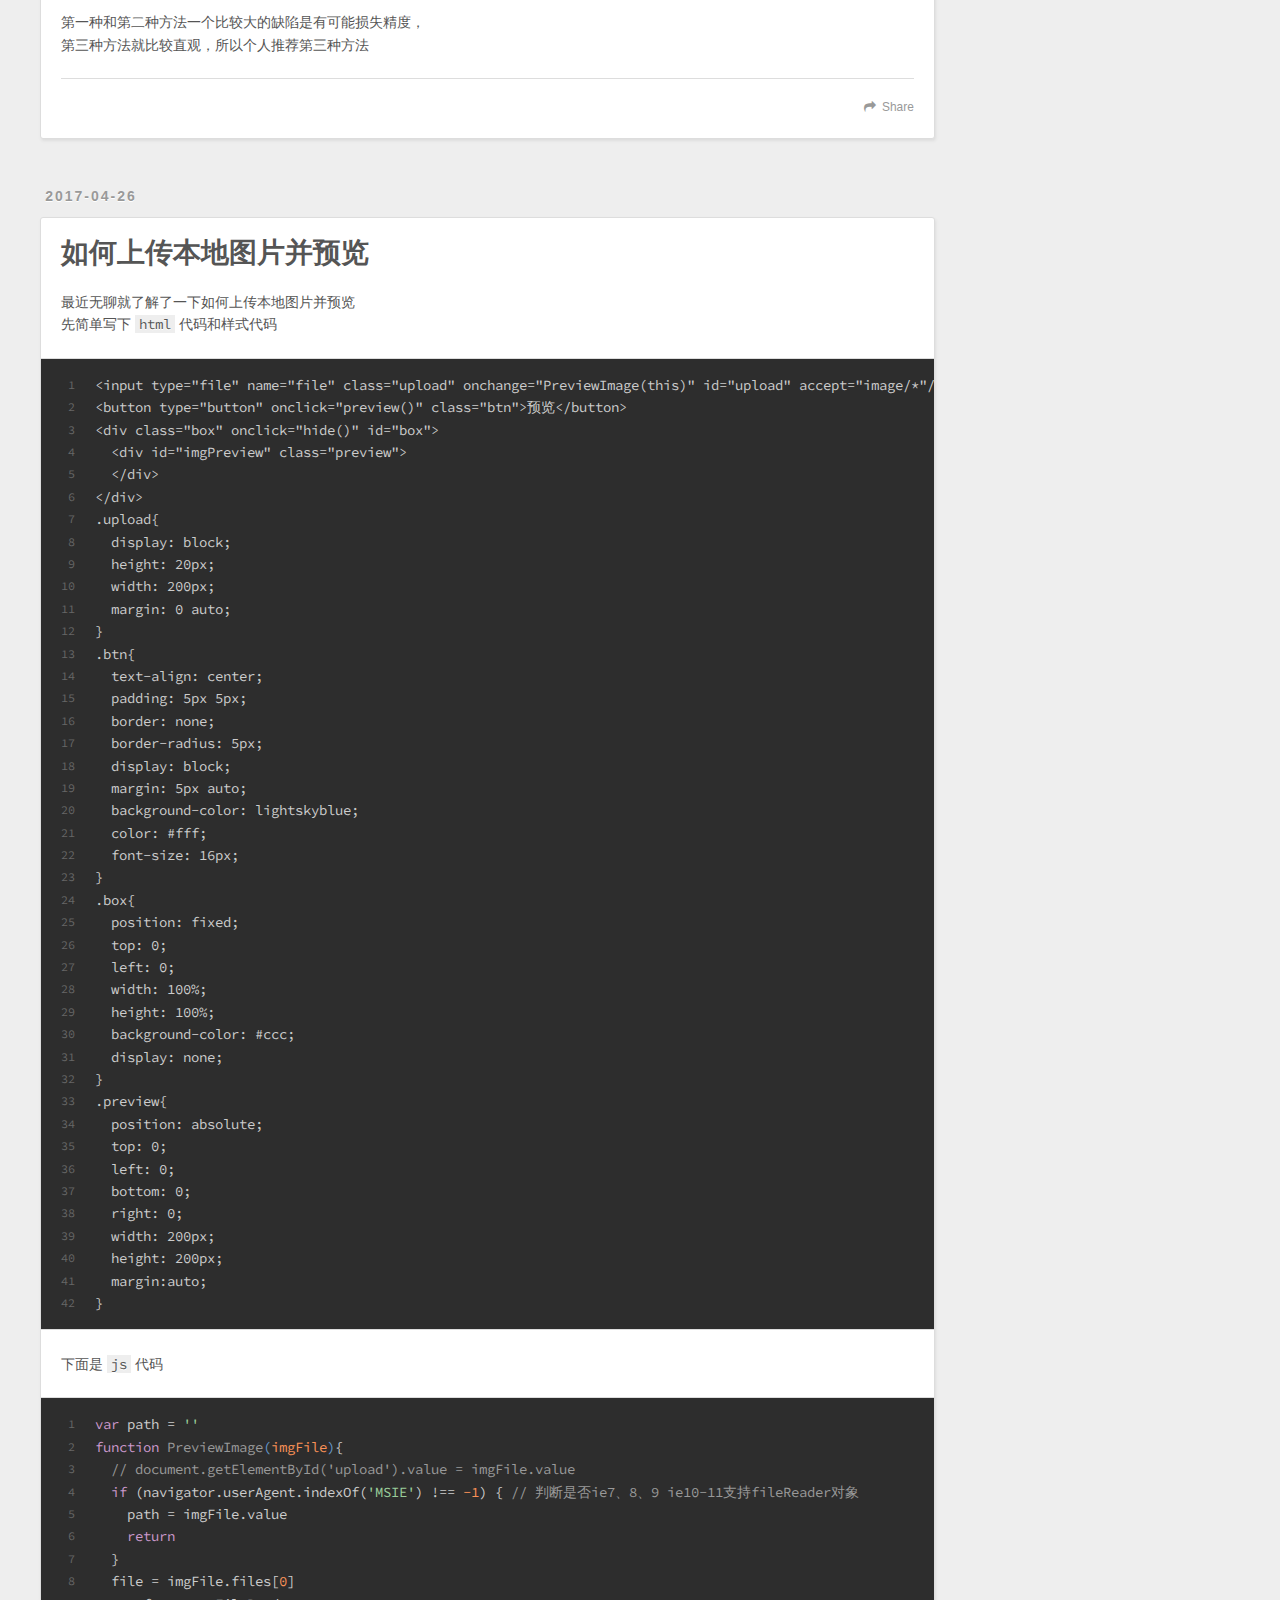
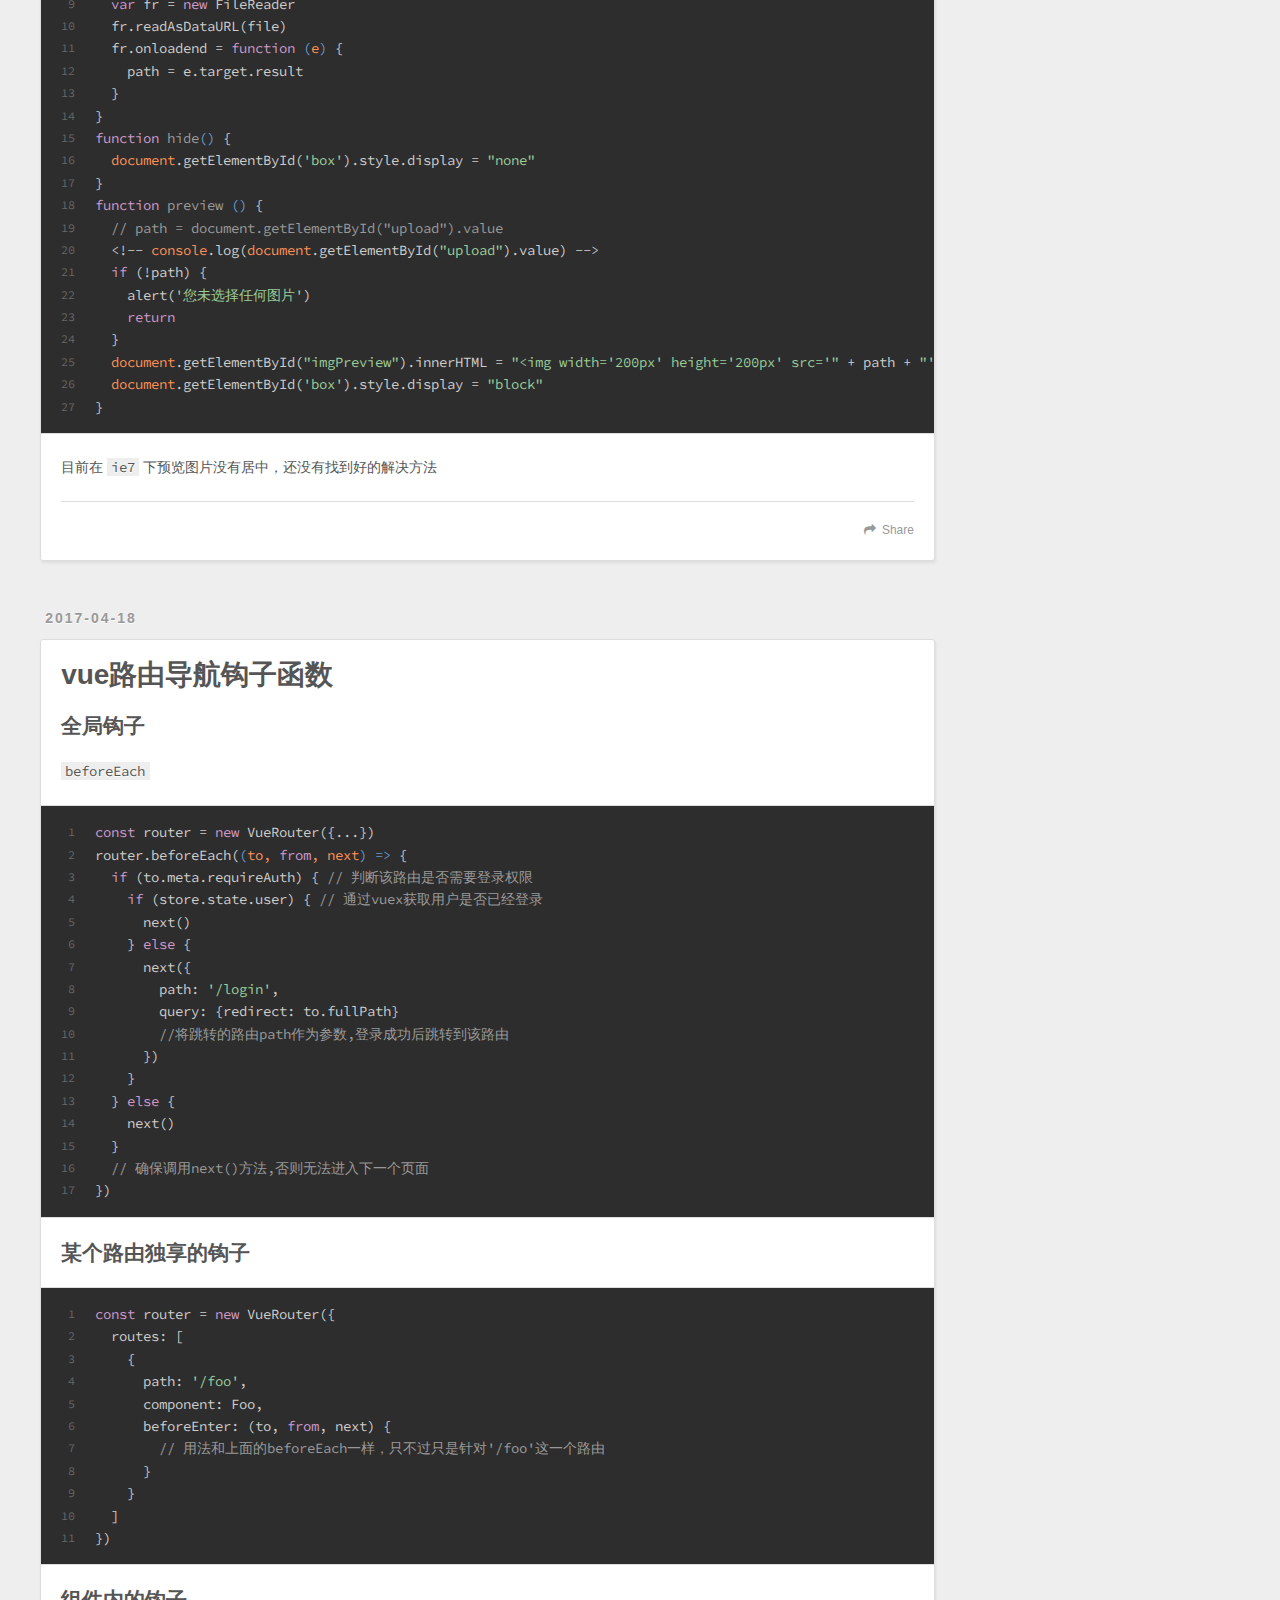
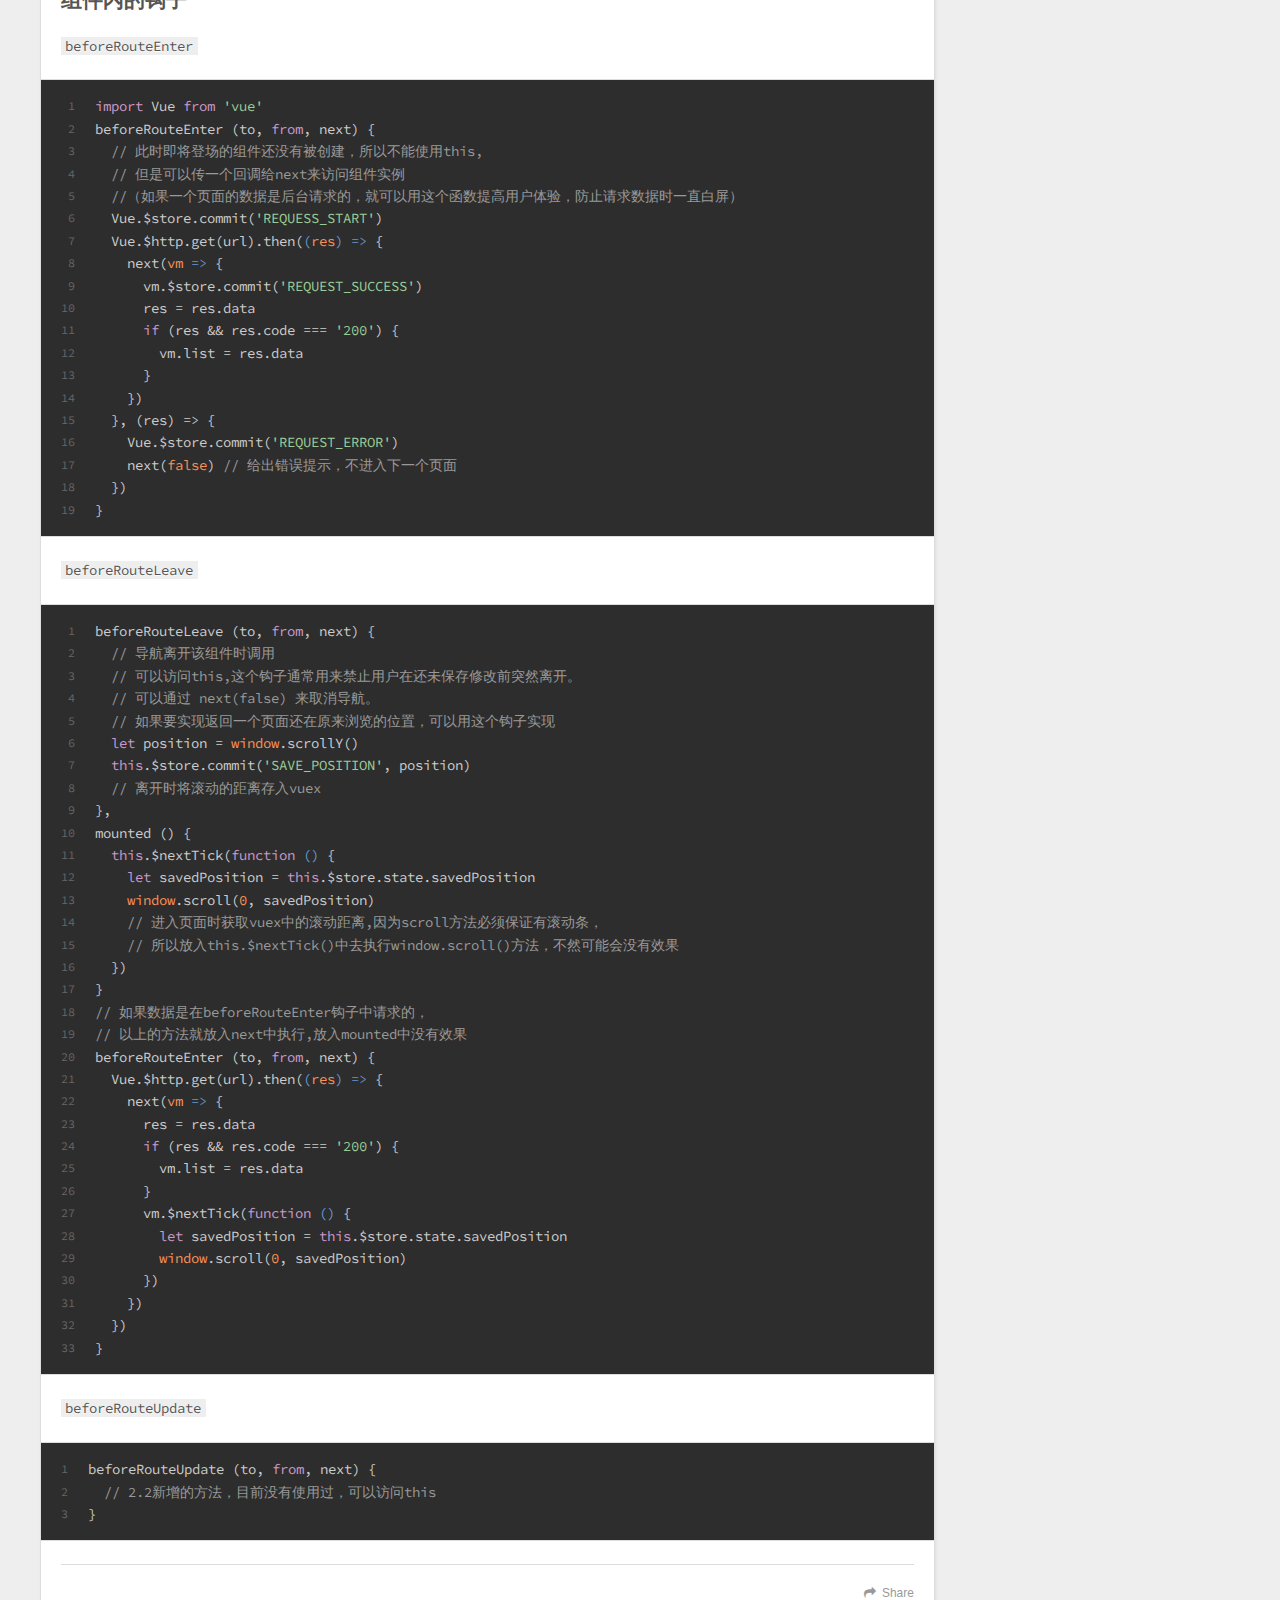
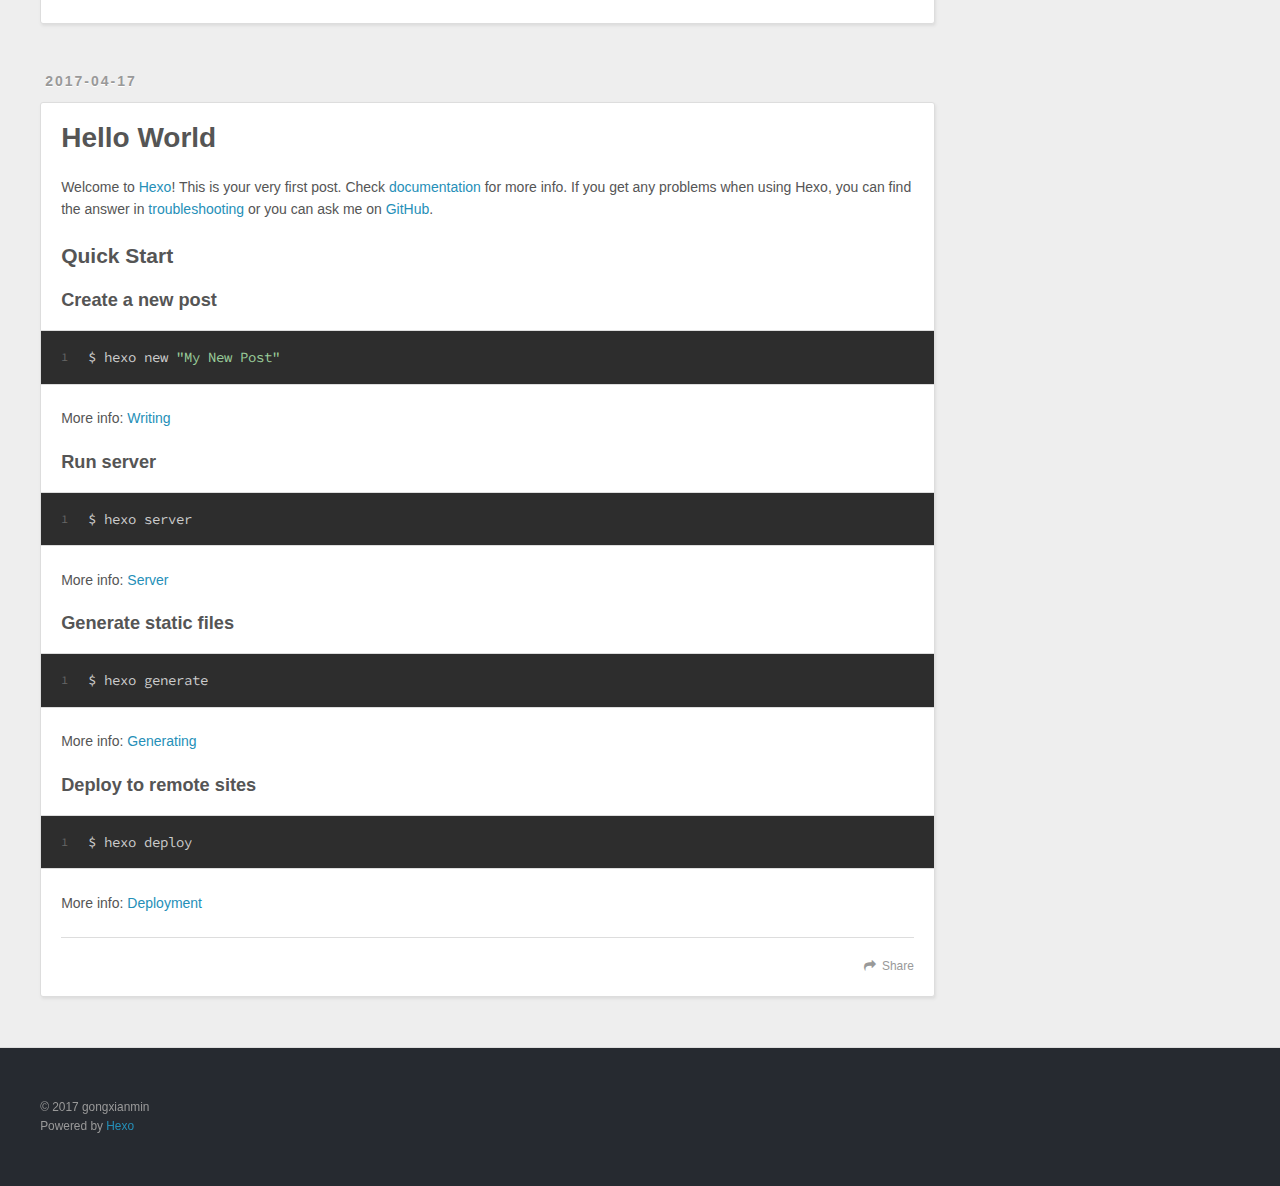
==== commit f5c9493e: "Site updated: 2017-05-03 21:25:26" ====
--- a/index.html
+++ b/index.html
@@ -88,12 +88,14 @@
       
         <p>第一种比较常用，用一个中间变量<br><figure class="highlight plain"><table><tr><td class="gutter"><pre><div class="line">1</div><div class="line">2</div><div class="line">3</div><div class="line">4</div><div class="line">5</div><div class="line">6</div><div class="line">7</div><div class="line">8</div><div class="line">9</div></pre></td><td class="code"><pre><div class="line">var a = 1</div><div class="line">var b = 10</div><div class="line">var temp = a</div><div class="line">console.log(&quot;a:&quot; + a) // 1</div><div class="line">console.log(&quot;b:&quot; + b) // 10</div><div class="line">a = b</div><div class="line">b = temp</div><div class="line">console.log(&quot;a:&quot; + a) // 1</div><div class="line">console.log(&quot;b:&quot; + b) // 10</div></pre></td></tr></table></figure></p>
 <p>第二种不用中间变量<br><figure class="highlight plain"><table><tr><td class="gutter"><pre><div class="line">1</div><div class="line">2</div><div class="line">3</div><div class="line">4</div><div class="line">5</div><div class="line">6</div><div class="line">7</div><div class="line">8</div><div class="line">9</div></pre></td><td class="code"><pre><div class="line">var c = 1</div><div class="line">var d = 10</div><div class="line">console.log(&apos;c:&apos; + c) // 1</div><div class="line">console.log(&apos;d:&apos; + d) // 10</div><div class="line">c = c + d</div><div class="line">d = c - d</div><div class="line">c = c - d</div><div class="line">console.log(&apos;c:&apos; + c) // 10</div><div class="line">console.log(&apos;d:&apos; + d) // 1</div></pre></td></tr></table></figure></p>
+<p>第二种通过乘除法也可以实现(前提是分母不能为0)或者异或运算<br><figure class="highlight plain"><table><tr><td class="gutter"><pre><div class="line">1</div><div class="line">2</div><div class="line">3</div><div class="line">4</div><div class="line">5</div><div class="line">6</div><div class="line">7</div><div class="line">8</div><div class="line">9</div></pre></td><td class="code"><pre><div class="line">var c = 1</div><div class="line">var d = 10</div><div class="line">console.log(&apos;c:&apos; + c) // 1</div><div class="line">console.log(&apos;d:&apos; + d) // 10</div><div class="line">c = c * d</div><div class="line">d = c / d</div><div class="line">c = c / d</div><div class="line">console.log(&apos;c:&apos; + c) // 10</div><div class="line">console.log(&apos;d:&apos; + d) // 1</div></pre></td></tr></table></figure></p>
 <p>第三种es6的解构赋值<br><figure class="highlight plain"><table><tr><td class="gutter"><pre><div class="line">1</div><div class="line">2</div><div class="line">3</div><div class="line">4</div><div class="line">5</div><div class="line">6</div><div class="line">7</div></pre></td><td class="code"><pre><div class="line">var e = 1</div><div class="line">var f = 10</div><div class="line">console.log(&apos;e:&apos; + e) // 1</div><div class="line">console.log(&apos;f:&apos; + f) // 10</div><div class="line">var [e, f] = [f, e]</div><div class="line">console.log(&apos;e:&apos; + e) // 10</div><div class="line">console.log(&apos;f:&apos; + f) // 1</div></pre></td></tr></table></figure></p>
+<p>第一种和第二种方法一个比较大的缺陷是有可能损失精度，<br>第三种方法就比较直观，所以个人推荐第三种方法</p>
 
       
     </div>
     <footer class="article-footer">
-      <a data-url="https://gongxianmin.github.io/2017/05/03/如何完成两个数的交换/" data-id="cj290bqq70001gkgpql6elq9x" class="article-share-link">Share</a>
+      <a data-url="https://gongxianmin.github.io/2017/05/03/如何完成两个数的交换/" data-id="cj290m8zi000324gpl5wcyl4k" class="article-share-link">Share</a>
       
       
     </footer>
@@ -132,7 +134,7 @@
       
     </div>
     <footer class="article-footer">
-      <a data-url="https://gongxianmin.github.io/2017/04/26/如何上传本地图片并预览/" data-id="cj290bqqm0003gkgpiu6rny0s" class="article-share-link">Share</a>
+      <a data-url="https://gongxianmin.github.io/2017/04/26/如何上传本地图片并预览/" data-id="cj290m8zi000224gp3moh9f3w" class="article-share-link">Share</a>
       
       
     </footer>
@@ -173,7 +175,7 @@
       
     </div>
     <footer class="article-footer">
-      <a data-url="https://gongxianmin.github.io/2017/04/18/vue路由钩子函数/" data-id="cj290bqpr0000gkgpxpr0cn1q" class="article-share-link">Share</a>
+      <a data-url="https://gongxianmin.github.io/2017/04/18/vue路由钩子函数/" data-id="cj290m8z3000124gpmj3pamiy" class="article-share-link">Share</a>
       
       
     </footer>
@@ -218,7 +220,7 @@
       
     </div>
     <footer class="article-footer">
-      <a data-url="https://gongxianmin.github.io/2017/04/17/hello-world/" data-id="cj290bqq70002gkgpb13h4f6y" class="article-share-link">Share</a>
+      <a data-url="https://gongxianmin.github.io/2017/04/17/hello-world/" data-id="cj290m8z3000024gpb5bvx5zj" class="article-share-link">Share</a>
       
       
     </footer>
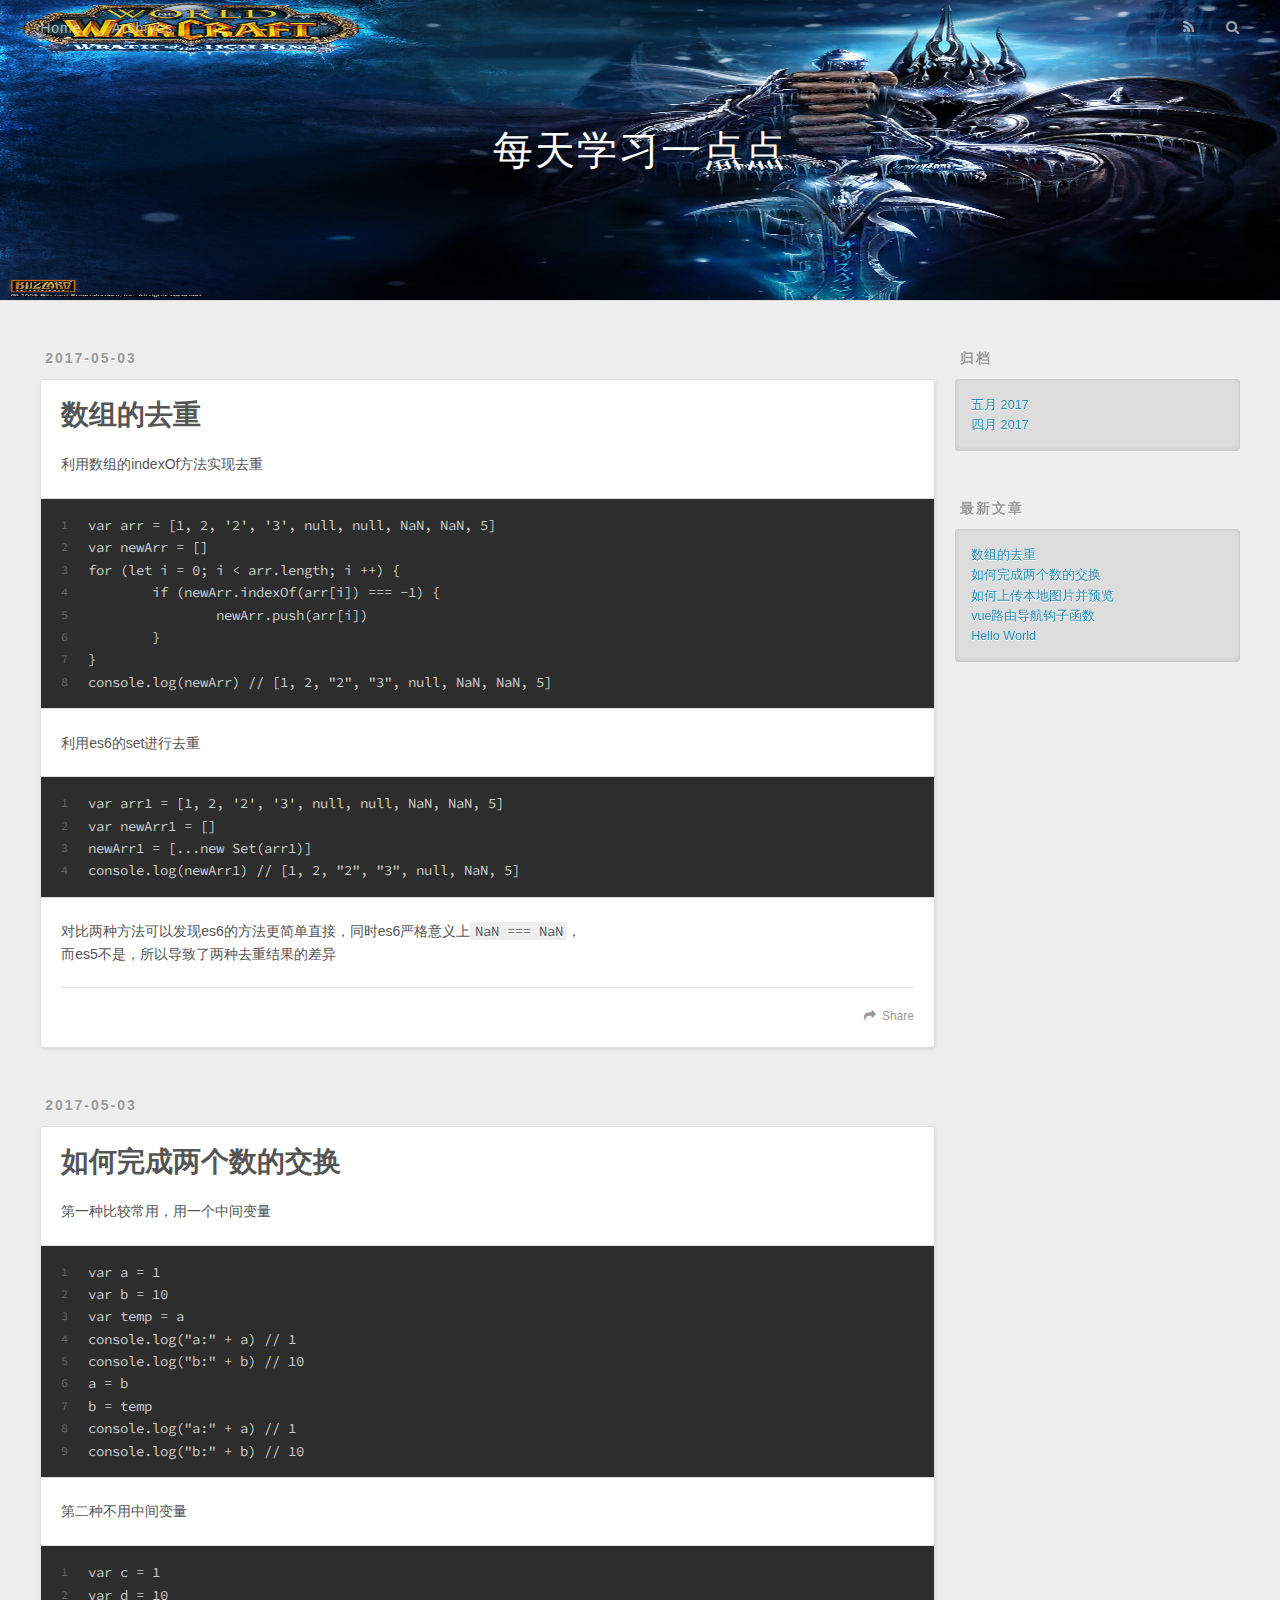
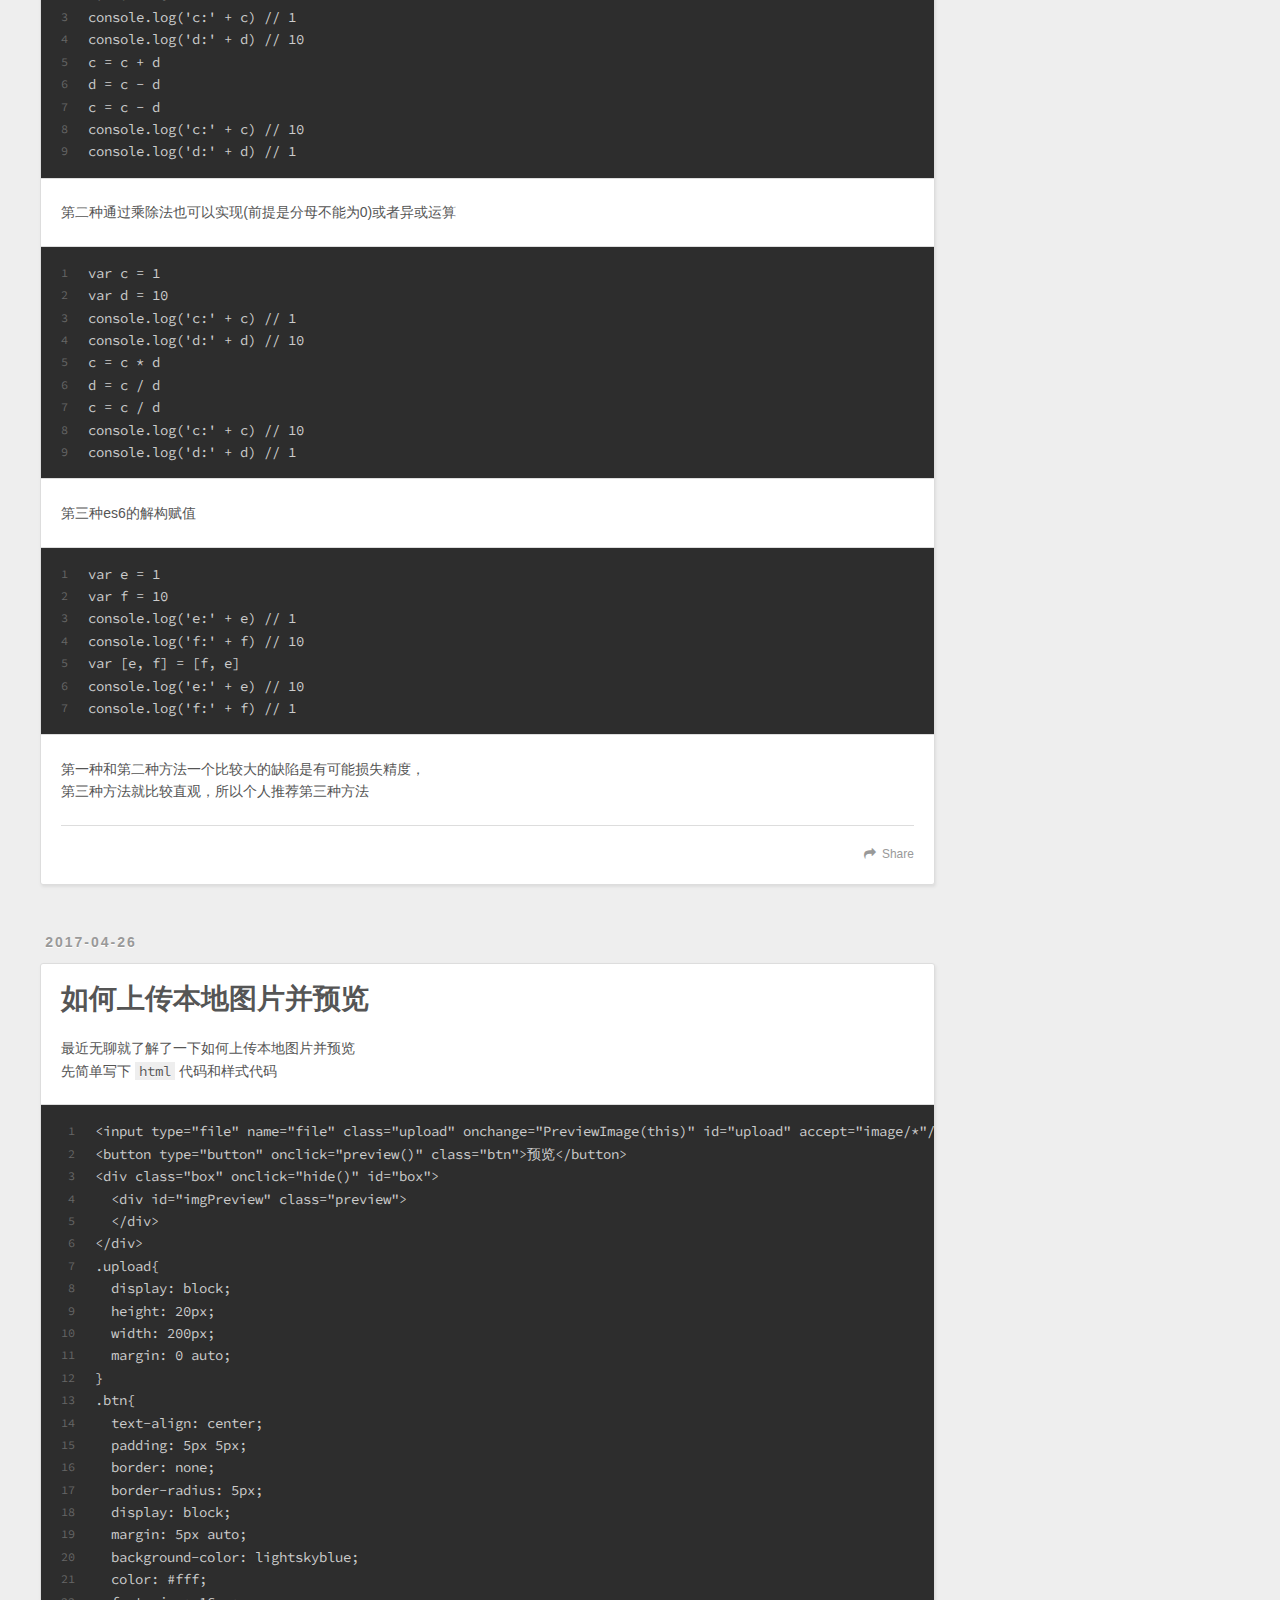
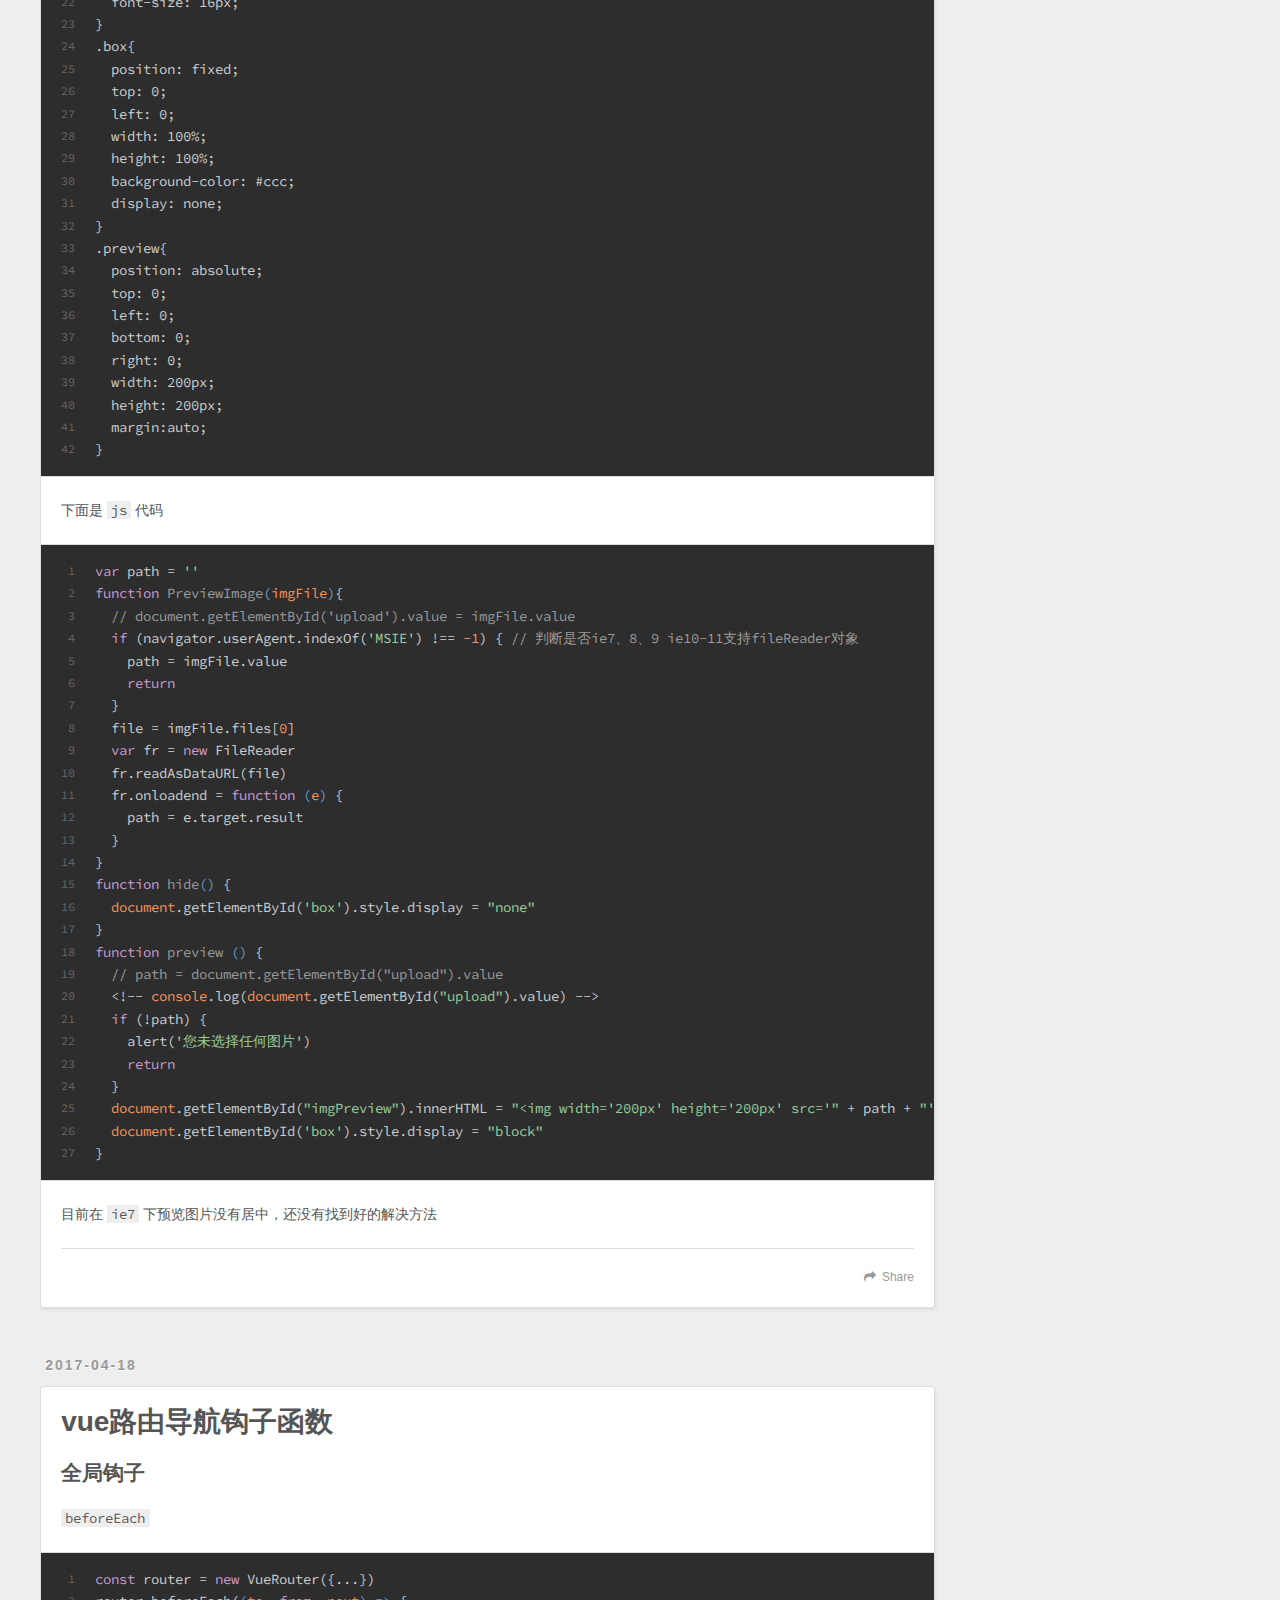
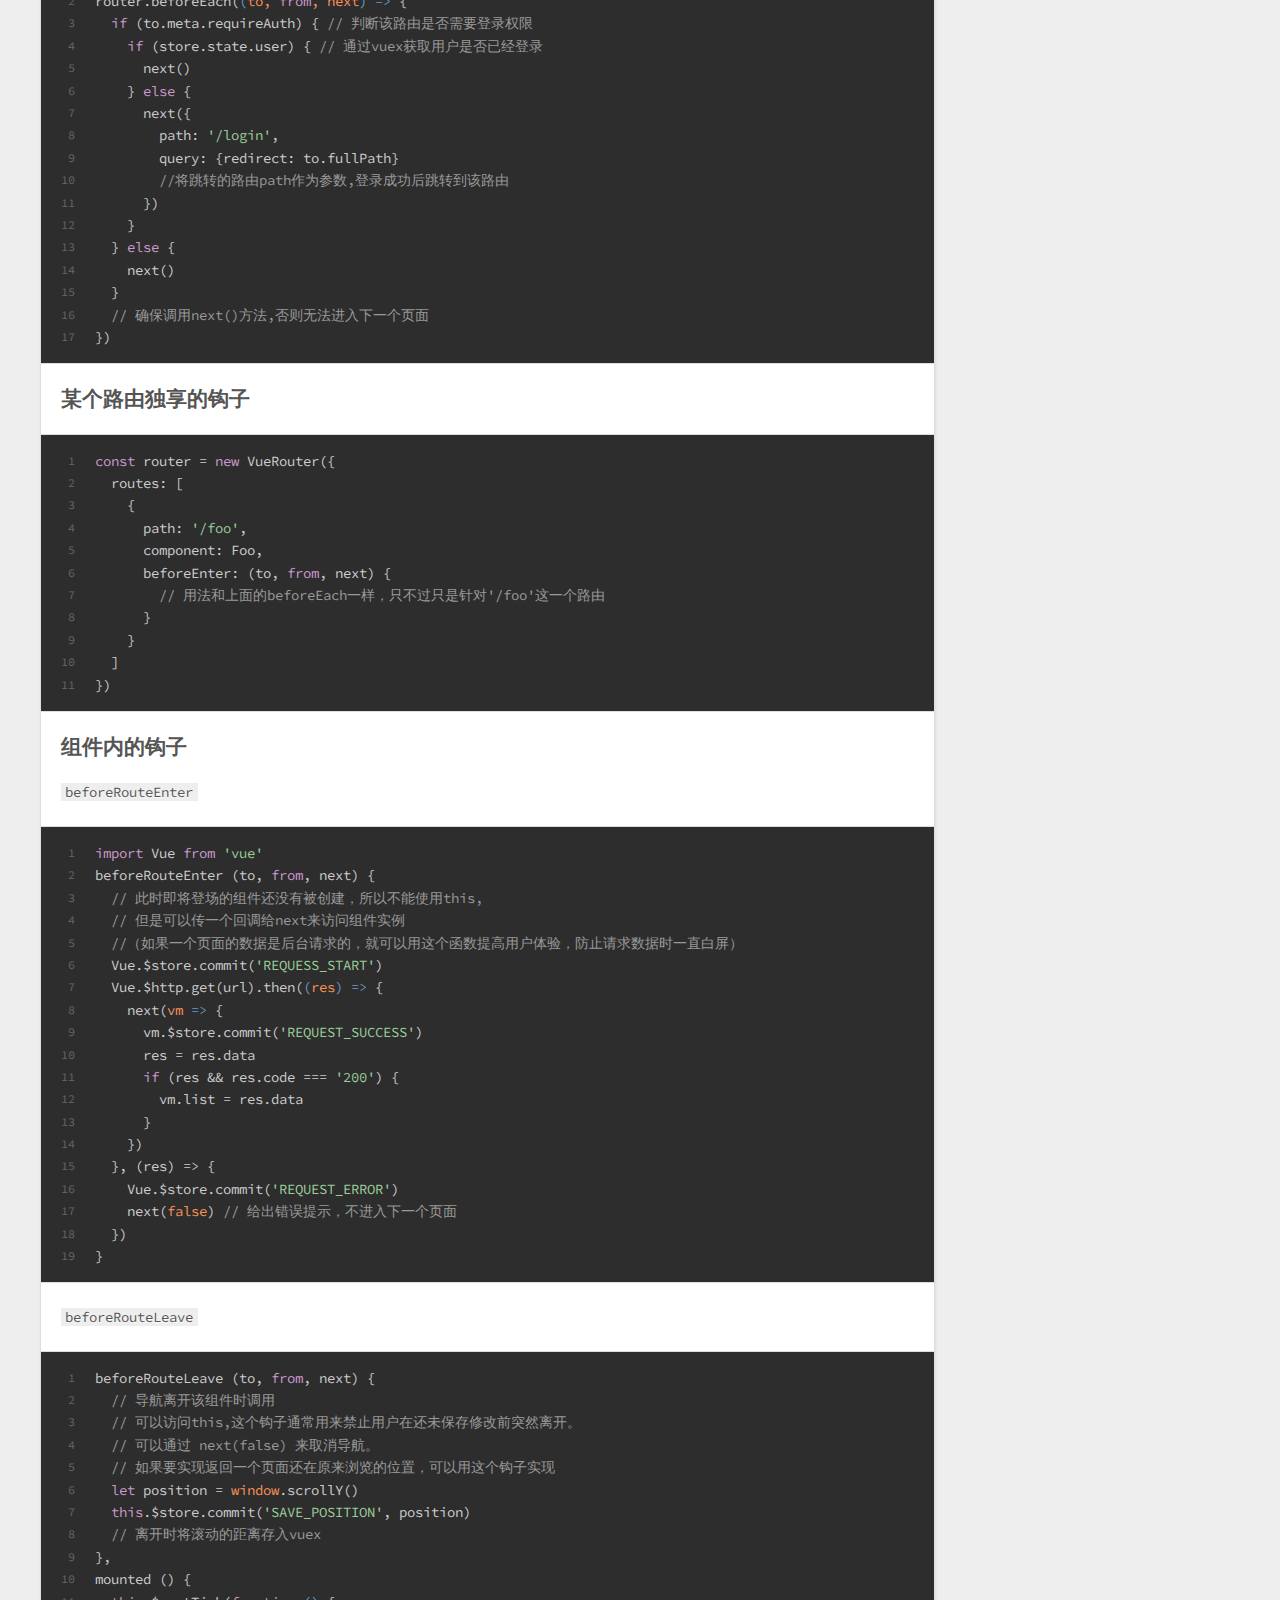
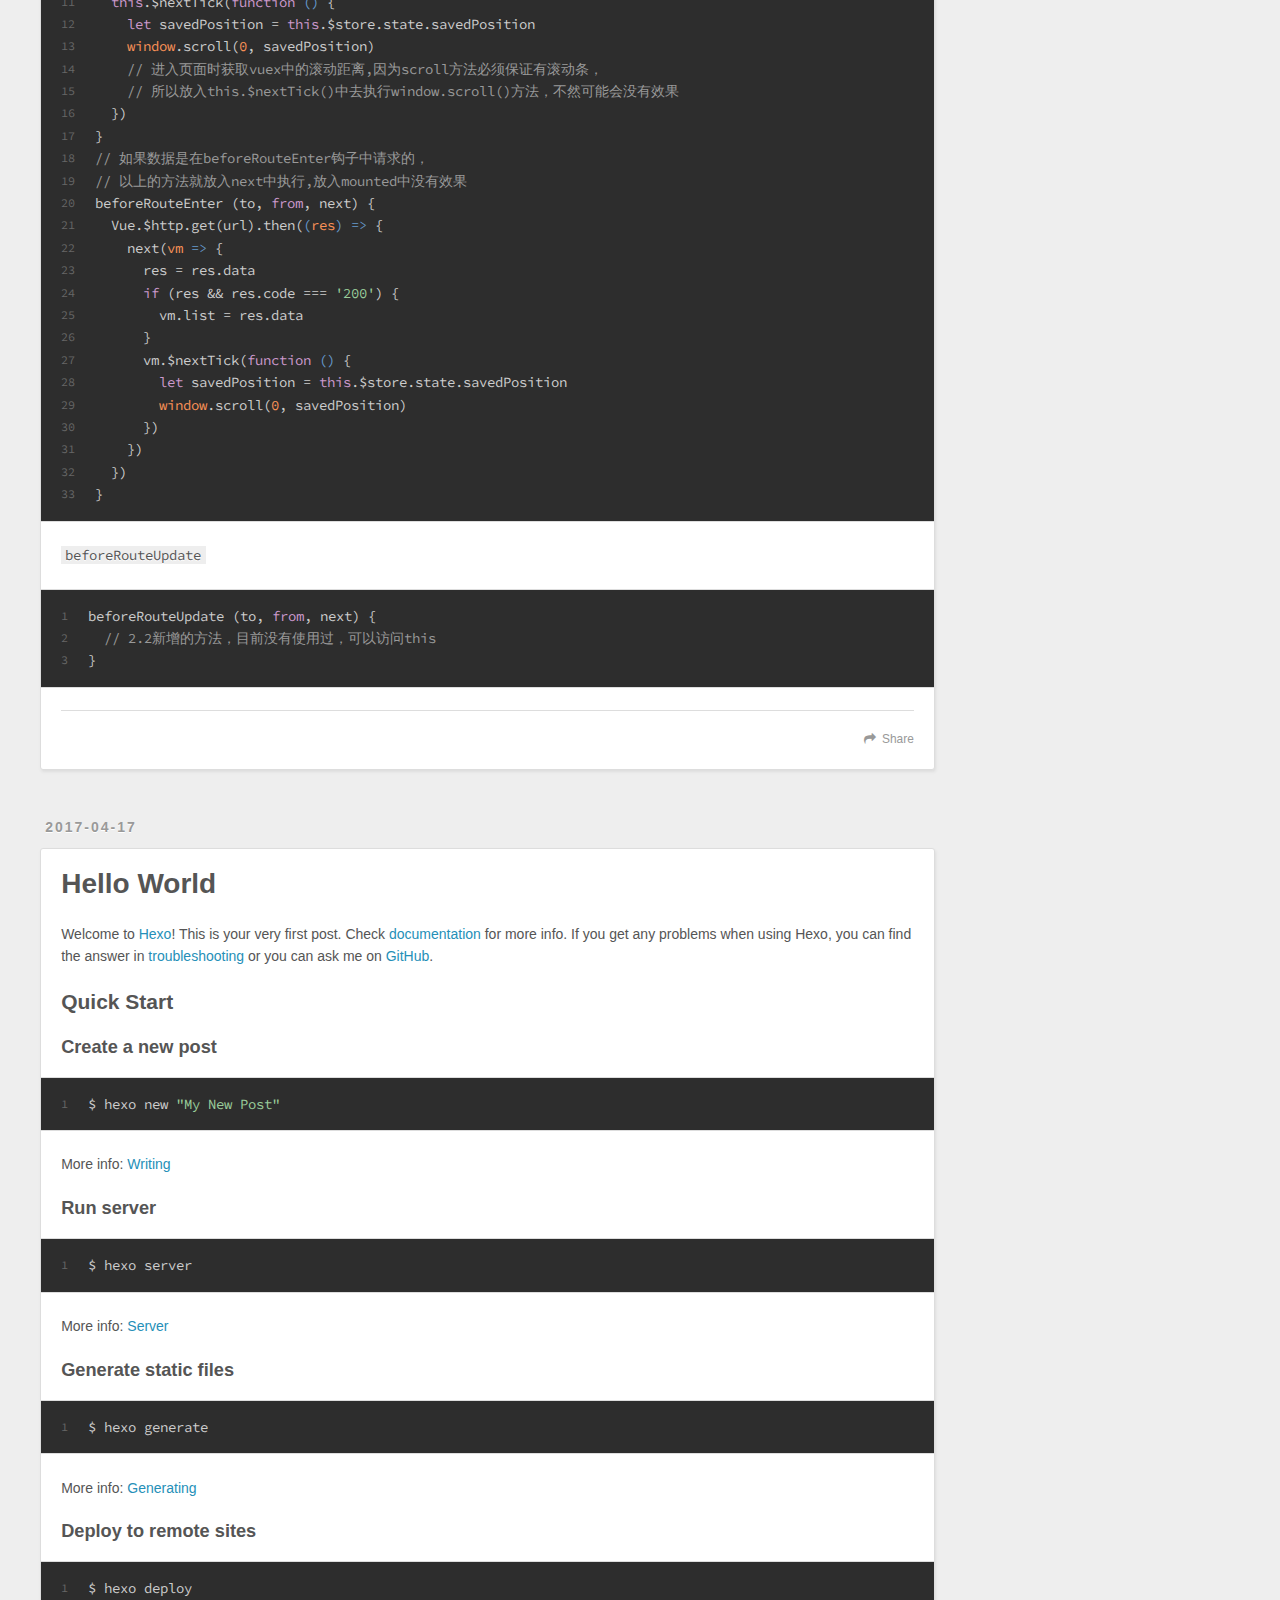
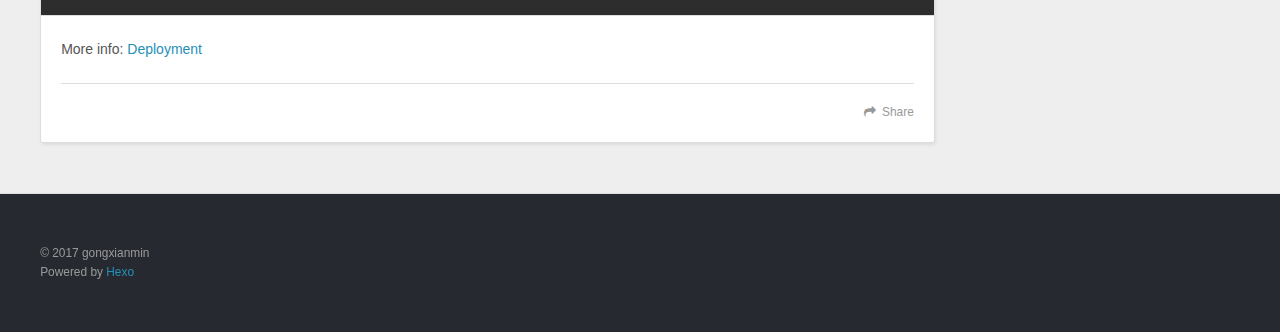
==== commit d8dd0494: "Site updated: 2017-05-03 21:54:14" ====
--- a/index.html
+++ b/index.html
@@ -64,6 +64,45 @@
       <div class="outer">
         <section id="main">
   
+    <article id="post-数组的去重" class="article article-type-post" itemscope itemprop="blogPost">
+  <div class="article-meta">
+    <a href="/2017/05/03/数组的去重/" class="article-date">
+  <time datetime="2017-05-03T13:31:48.000Z" itemprop="datePublished">2017-05-03</time>
+</a>
+    
+  </div>
+  <div class="article-inner">
+    
+    
+      <header class="article-header">
+        
+  
+    <h1 itemprop="name">
+      <a class="article-title" href="/2017/05/03/数组的去重/">数组的去重</a>
+    </h1>
+  
+
+      </header>
+    
+    <div class="article-entry" itemprop="articleBody">
+      
+        <p>利用数组的indexOf方法实现去重<br><figure class="highlight plain"><table><tr><td class="gutter"><pre><div class="line">1</div><div class="line">2</div><div class="line">3</div><div class="line">4</div><div class="line">5</div><div class="line">6</div><div class="line">7</div><div class="line">8</div></pre></td><td class="code"><pre><div class="line">var arr = [1, 2, &apos;2&apos;, &apos;3&apos;, null, null, NaN, NaN, 5]</div><div class="line">var newArr = []</div><div class="line">for (let i = 0; i &lt; arr.length; i ++) &#123;</div><div class="line">	if (newArr.indexOf(arr[i]) === -1) &#123;</div><div class="line">		newArr.push(arr[i])</div><div class="line">	&#125;</div><div class="line">&#125;</div><div class="line">console.log(newArr) // [1, 2, &quot;2&quot;, &quot;3&quot;, null, NaN, NaN, 5]</div></pre></td></tr></table></figure></p>
+<p>利用es6的set进行去重<br><figure class="highlight plain"><table><tr><td class="gutter"><pre><div class="line">1</div><div class="line">2</div><div class="line">3</div><div class="line">4</div></pre></td><td class="code"><pre><div class="line">var arr1 = [1, 2, &apos;2&apos;, &apos;3&apos;, null, null, NaN, NaN, 5]</div><div class="line">var newArr1 = []</div><div class="line">newArr1 = [...new Set(arr1)]</div><div class="line">console.log(newArr1) // [1, 2, &quot;2&quot;, &quot;3&quot;, null, NaN, 5]</div></pre></td></tr></table></figure></p>
+<p>对比两种方法可以发现es6的方法更简单直接，同时es6严格意义上<code>NaN === NaN</code>，<br>而es5不是，所以导致了两种去重结果的差异</p>
+
+      
+    </div>
+    <footer class="article-footer">
+      <a data-url="https://gongxianmin.github.io/2017/05/03/数组的去重/" data-id="cj291n9uw0001mggpubnetxel" class="article-share-link">Share</a>
+      
+      
+    </footer>
+  </div>
+  
+</article>
+
+
+  
     <article id="post-如何完成两个数的交换" class="article article-type-post" itemscope itemprop="blogPost">
   <div class="article-meta">
     <a href="/2017/05/03/如何完成两个数的交换/" class="article-date">
@@ -95,7 +134,7 @@
       
     </div>
     <footer class="article-footer">
-      <a data-url="https://gongxianmin.github.io/2017/05/03/如何完成两个数的交换/" data-id="cj290m8zi000324gpl5wcyl4k" class="article-share-link">Share</a>
+      <a data-url="https://gongxianmin.github.io/2017/05/03/如何完成两个数的交换/" data-id="cj291n9uw0003mggpyrabfit5" class="article-share-link">Share</a>
       
       
     </footer>
@@ -134,7 +173,7 @@
       
     </div>
     <footer class="article-footer">
-      <a data-url="https://gongxianmin.github.io/2017/04/26/如何上传本地图片并预览/" data-id="cj290m8zi000224gp3moh9f3w" class="article-share-link">Share</a>
+      <a data-url="https://gongxianmin.github.io/2017/04/26/如何上传本地图片并预览/" data-id="cj291n9vr0004mggpqmczfyc9" class="article-share-link">Share</a>
       
       
     </footer>
@@ -175,7 +214,7 @@
       
     </div>
     <footer class="article-footer">
-      <a data-url="https://gongxianmin.github.io/2017/04/18/vue路由钩子函数/" data-id="cj290m8z3000124gpmj3pamiy" class="article-share-link">Share</a>
+      <a data-url="https://gongxianmin.github.io/2017/04/18/vue路由钩子函数/" data-id="cj291n9uw0002mggpad6shg4u" class="article-share-link">Share</a>
       
       
     </footer>
@@ -220,7 +259,7 @@
       
     </div>
     <footer class="article-footer">
-      <a data-url="https://gongxianmin.github.io/2017/04/17/hello-world/" data-id="cj290m8z3000024gpb5bvx5zj" class="article-share-link">Share</a>
+      <a data-url="https://gongxianmin.github.io/2017/04/17/hello-world/" data-id="cj291n9uh0000mggpy6yw83ff" class="article-share-link">Share</a>
       
       
     </footer>
@@ -260,6 +299,10 @@
       <ul>
         
           <li>
+            <a href="/2017/05/03/数组的去重/">数组的去重</a>
+          </li>
+        
+          <li>
             <a href="/2017/05/03/如何完成两个数的交换/">如何完成两个数的交换</a>
           </li>
         
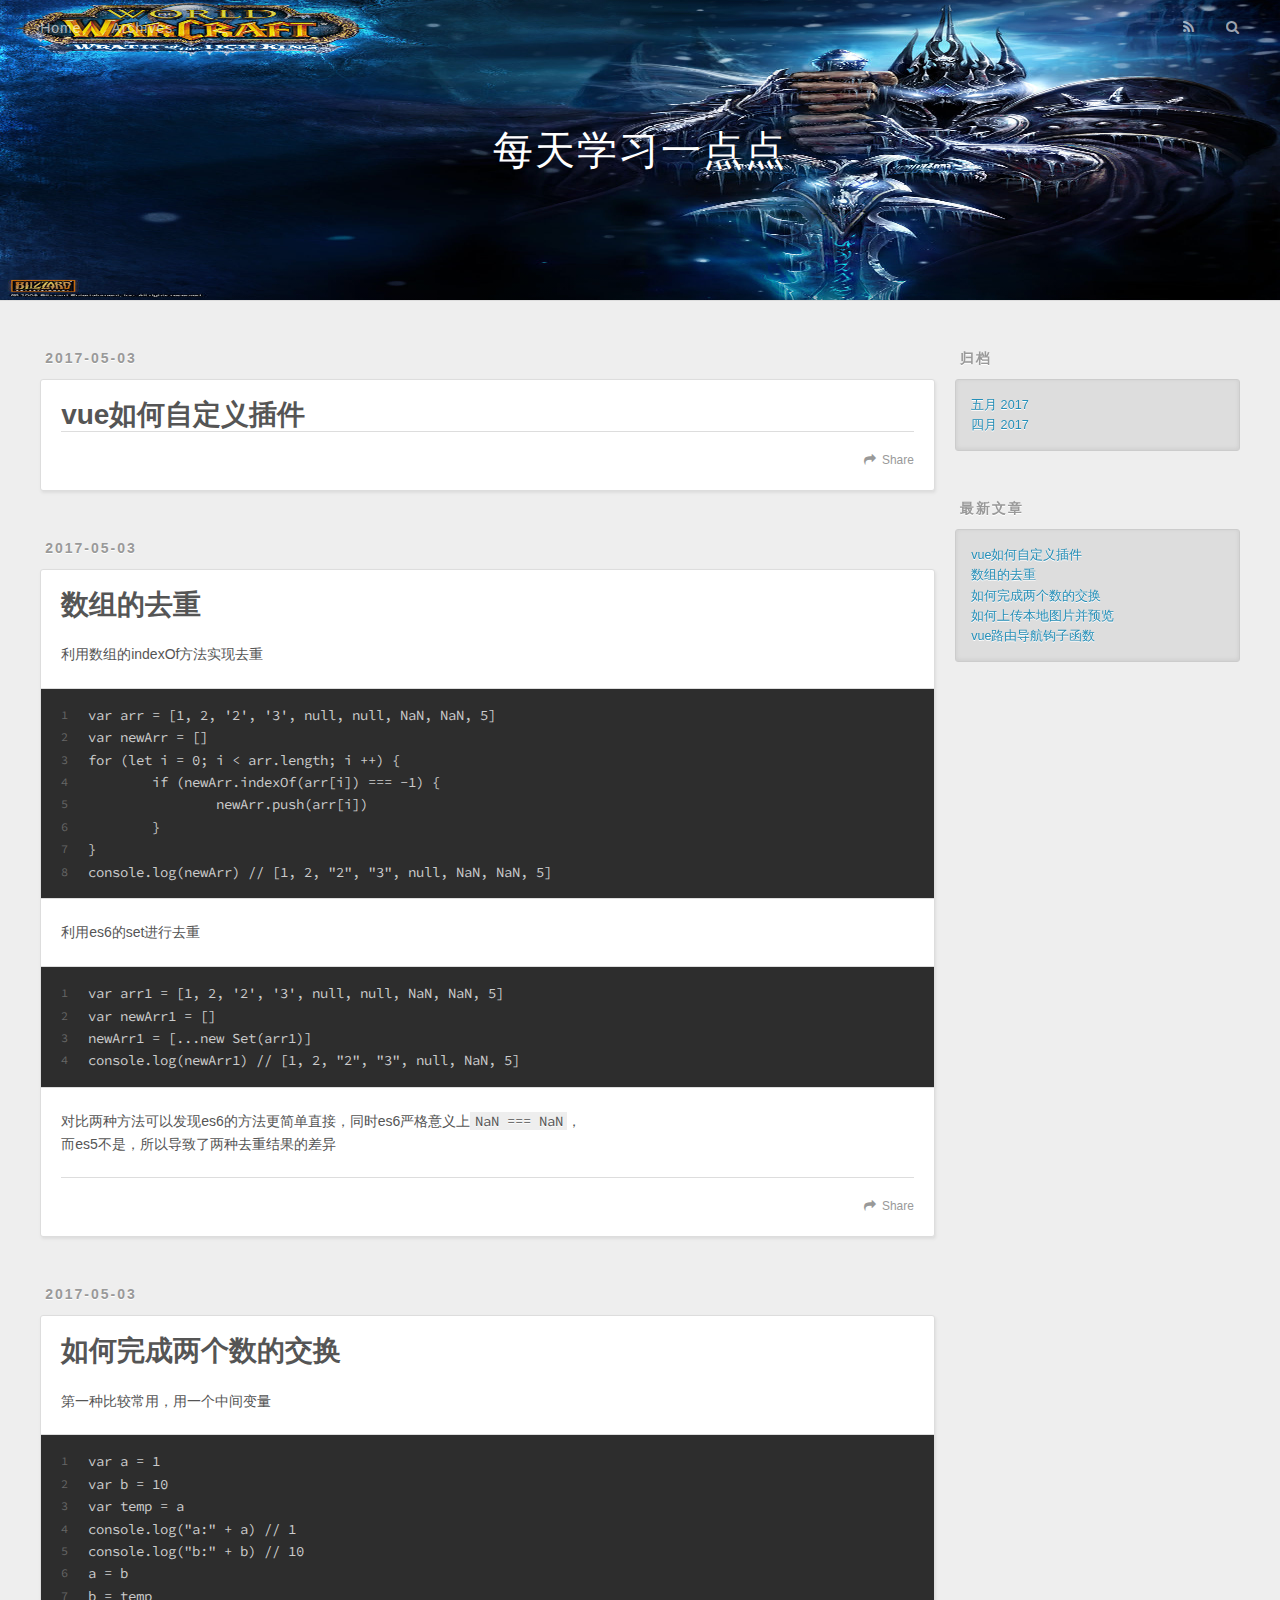
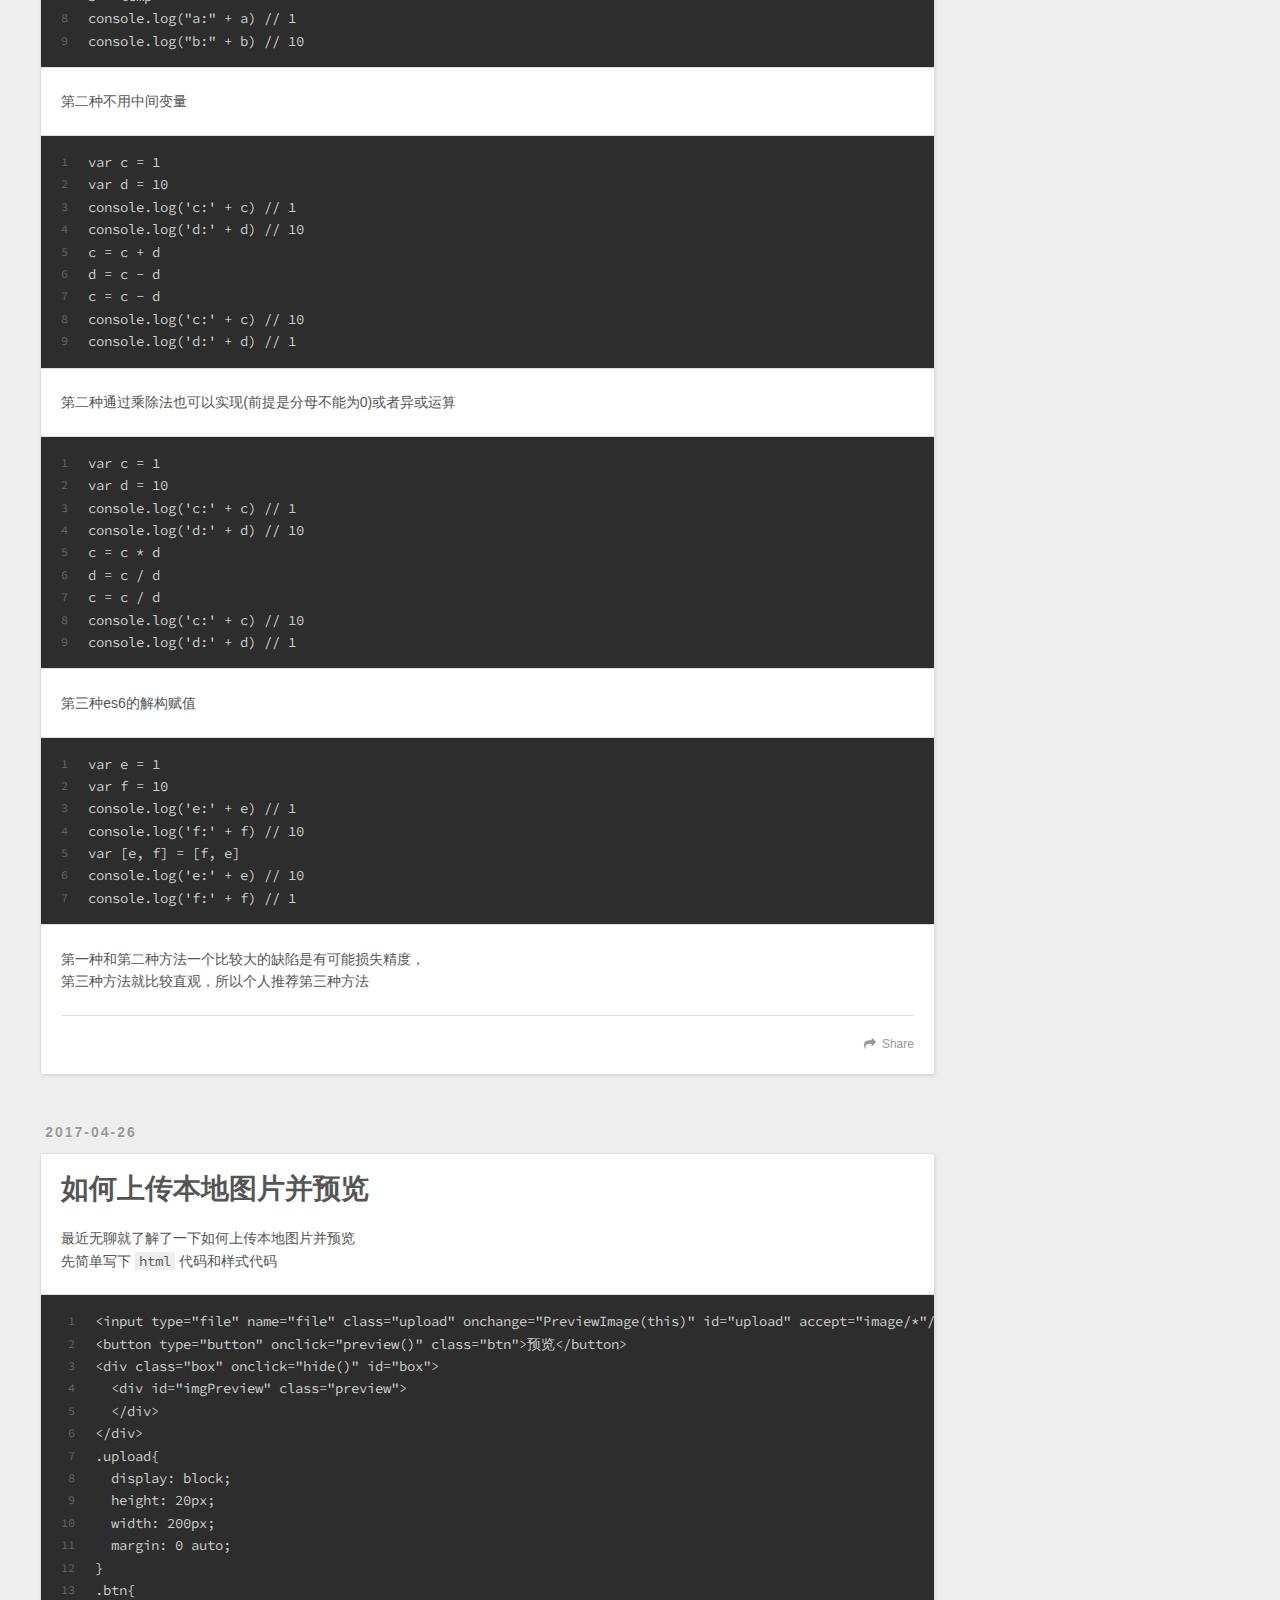
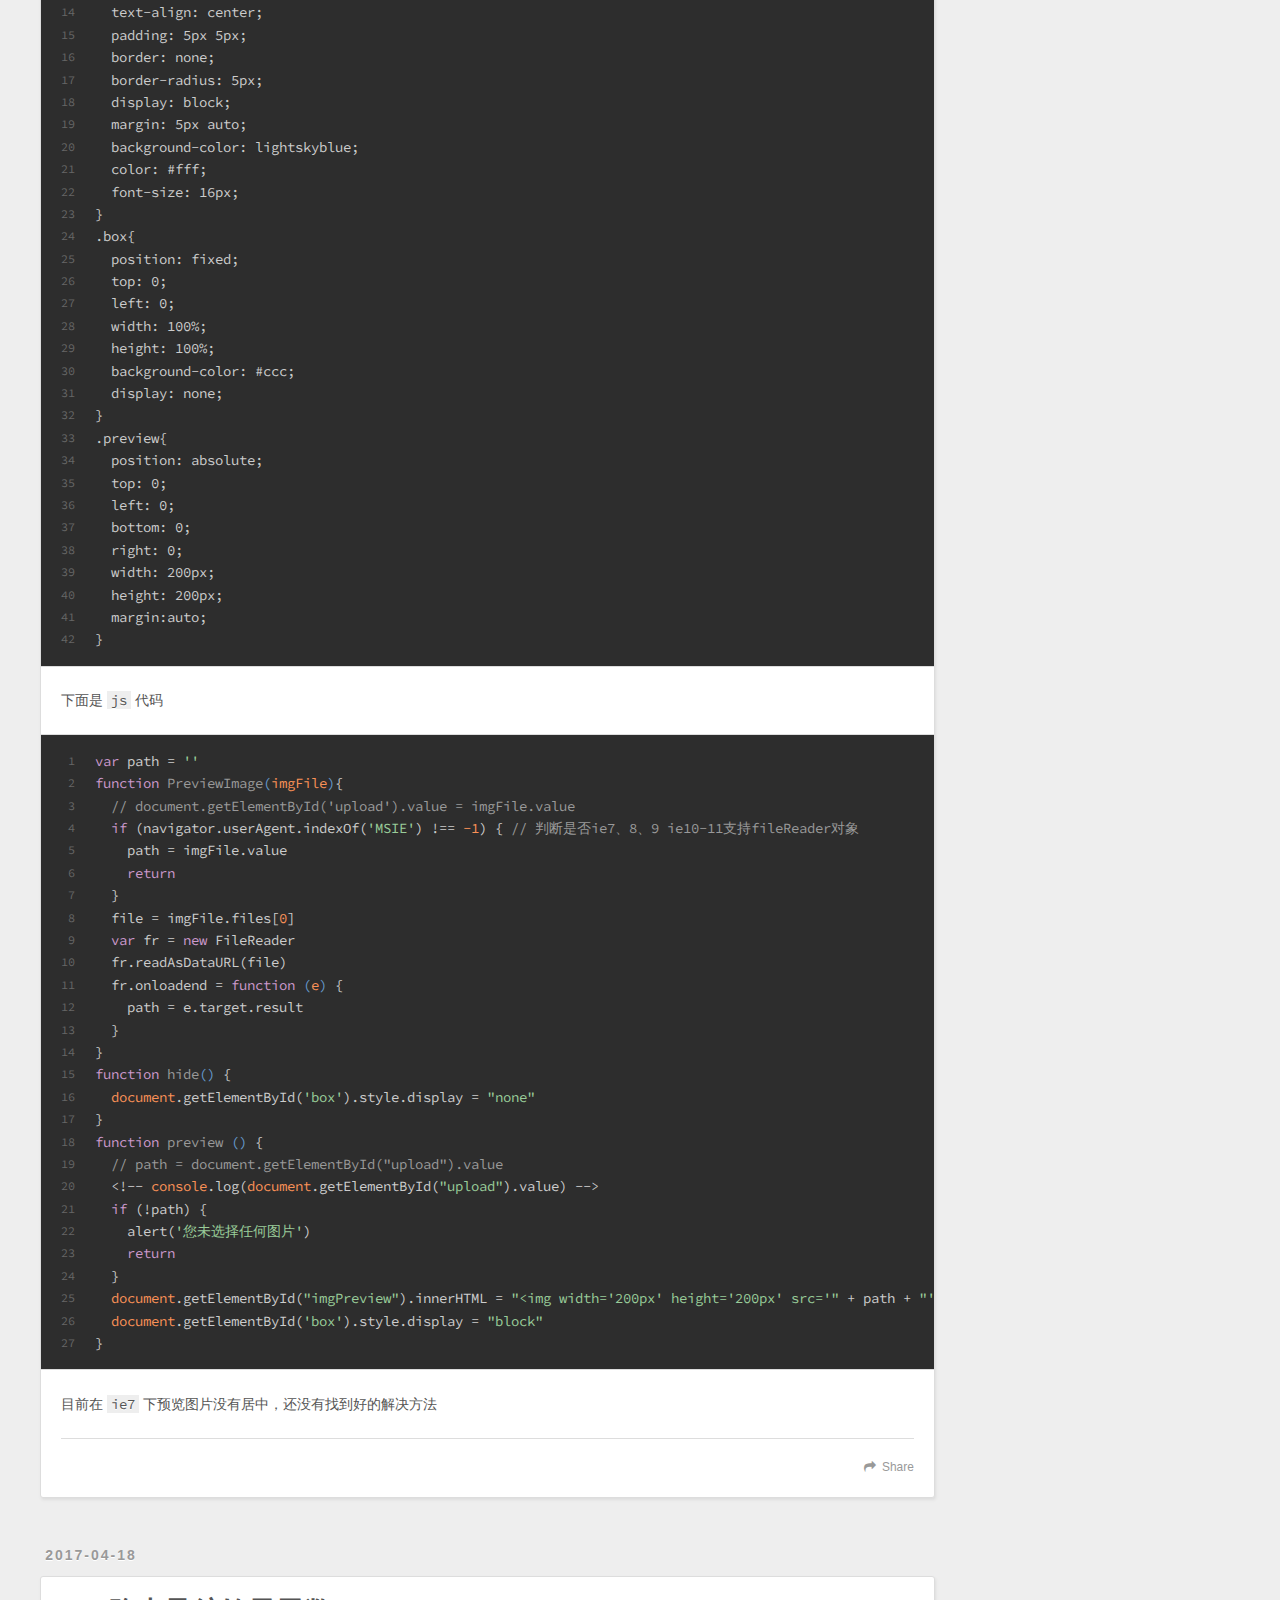
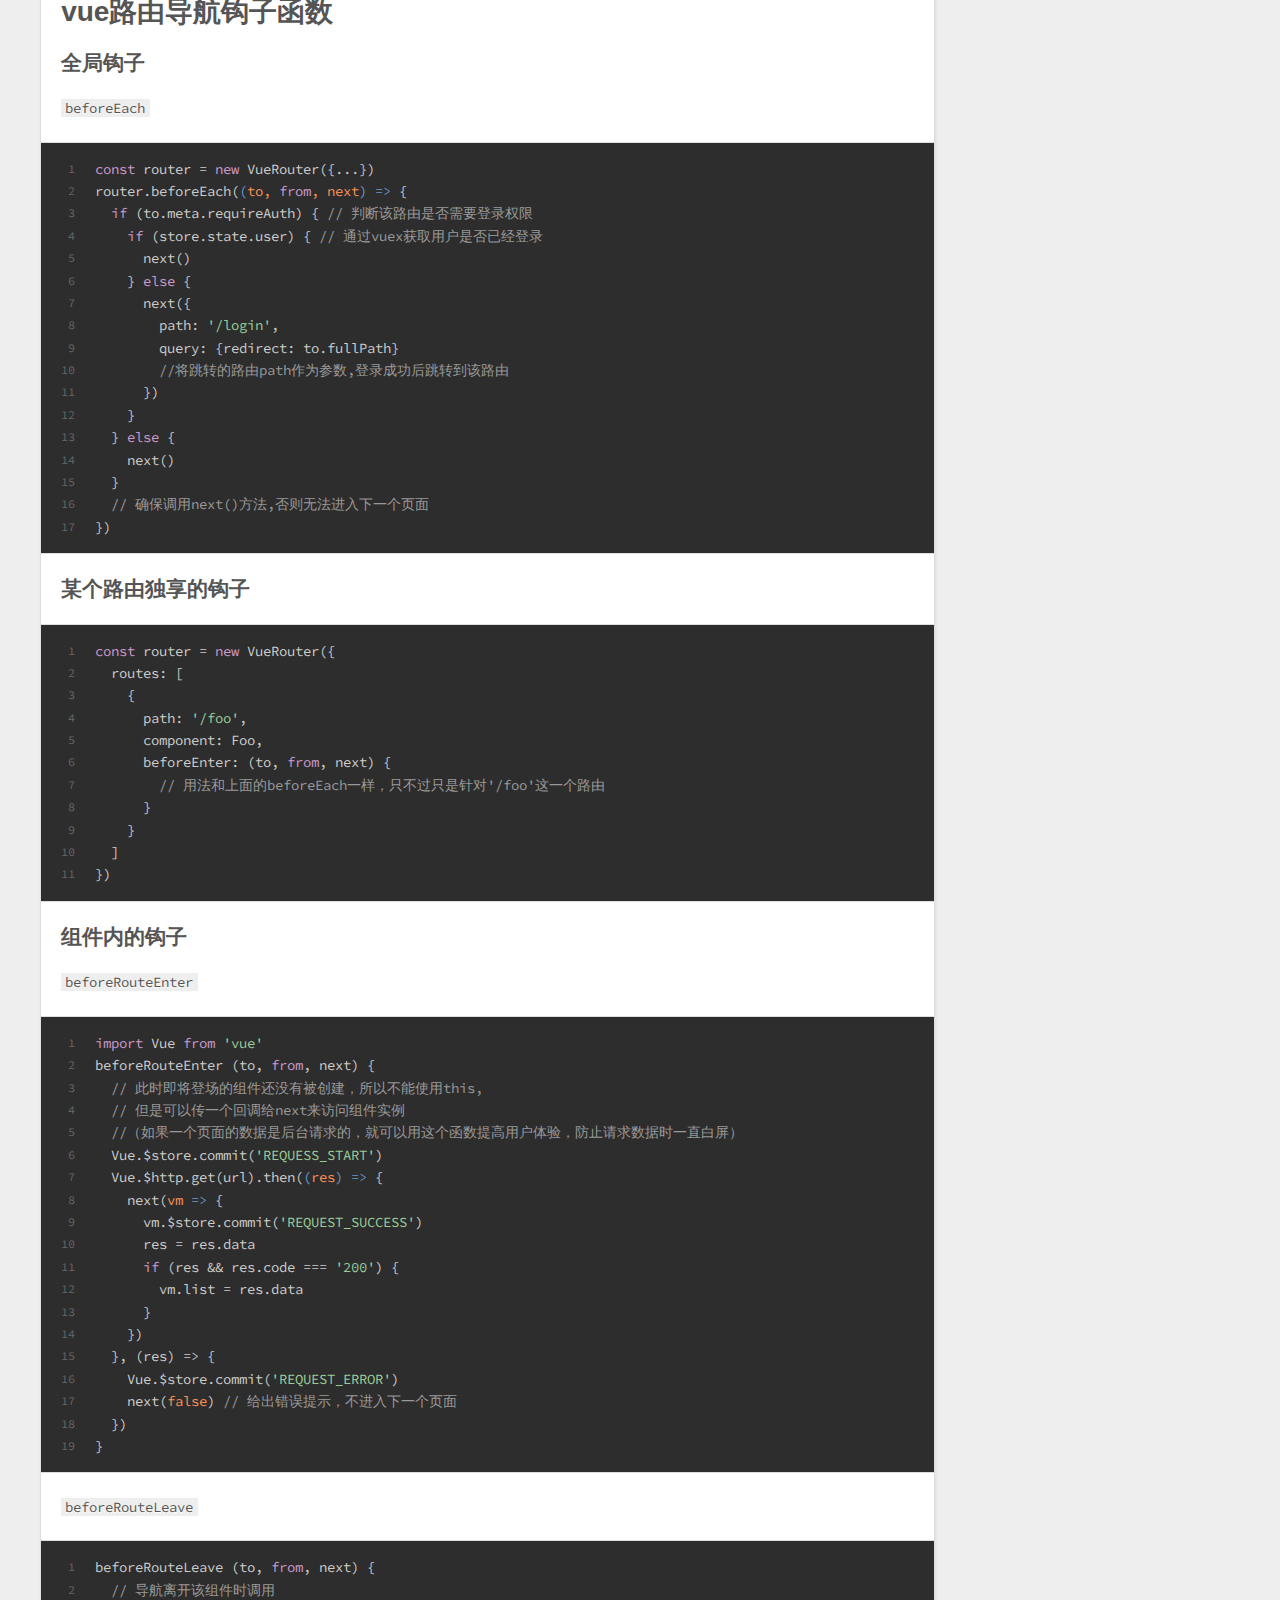
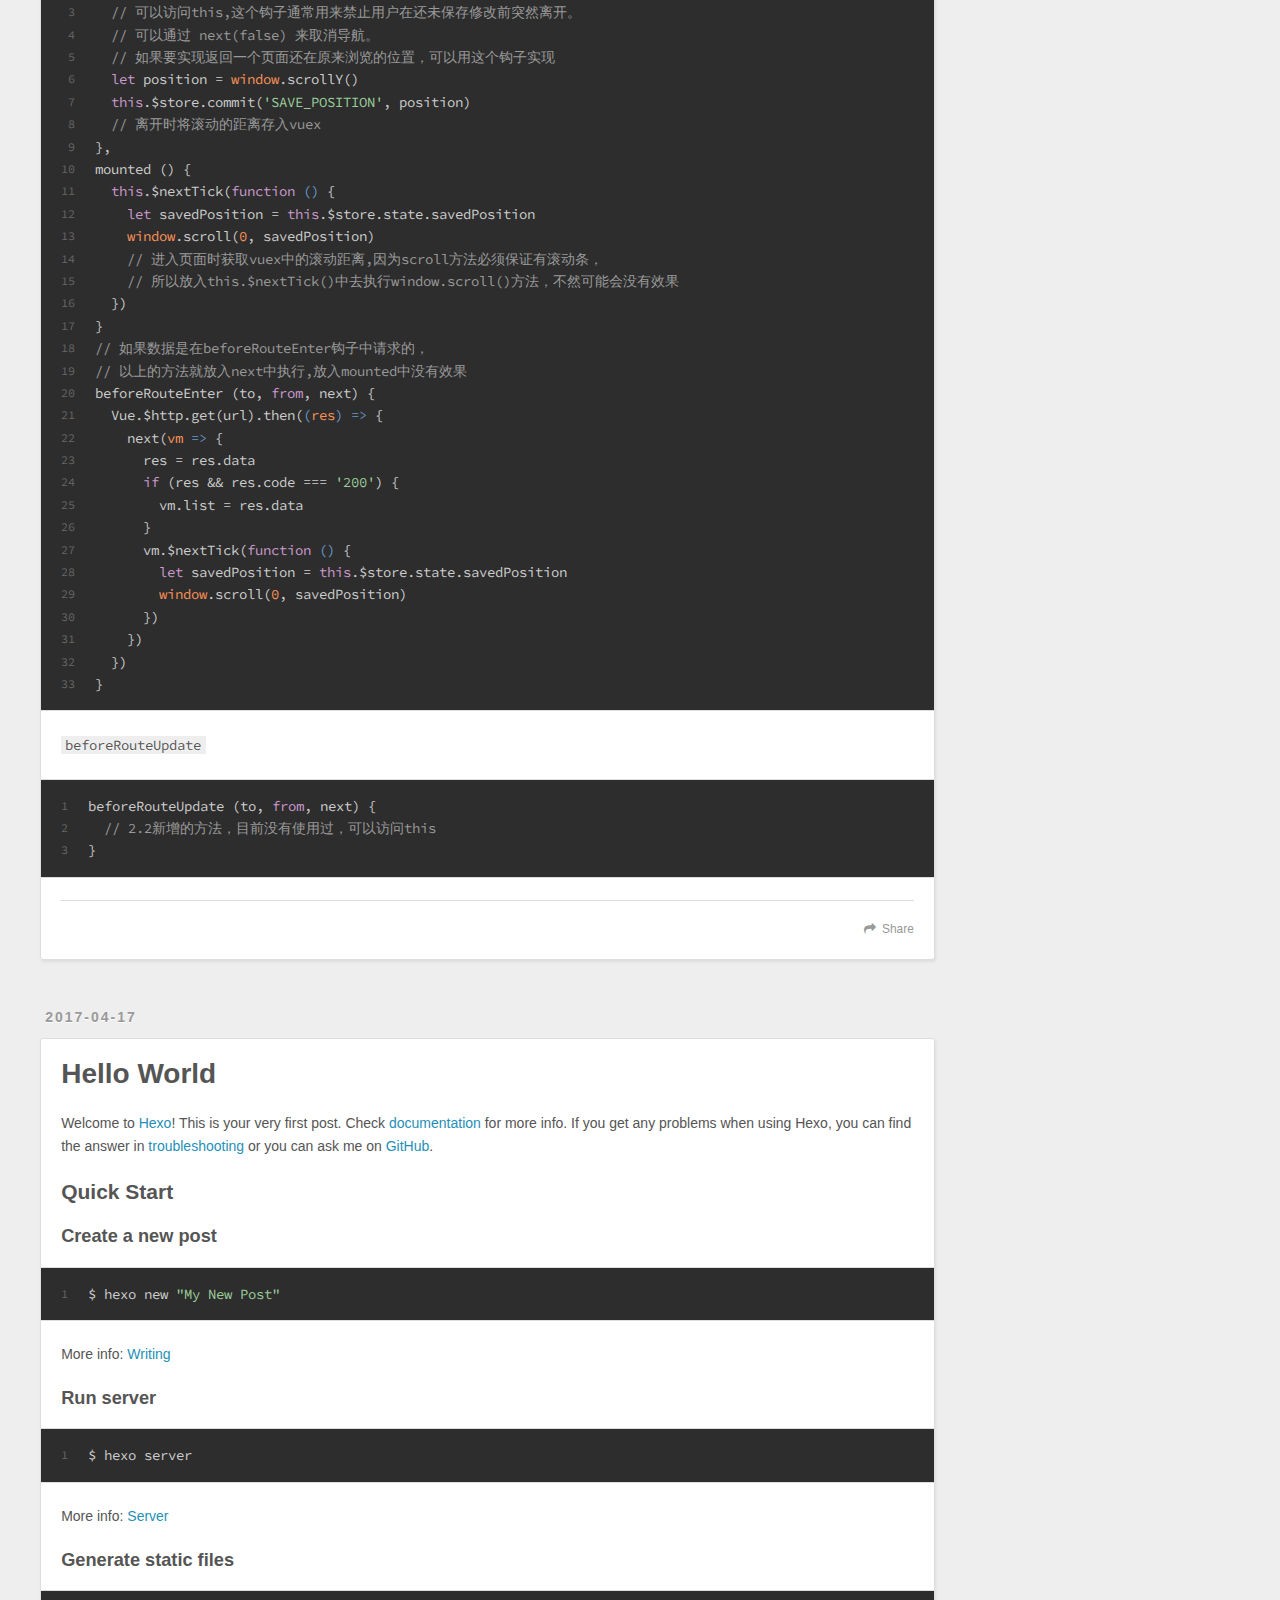
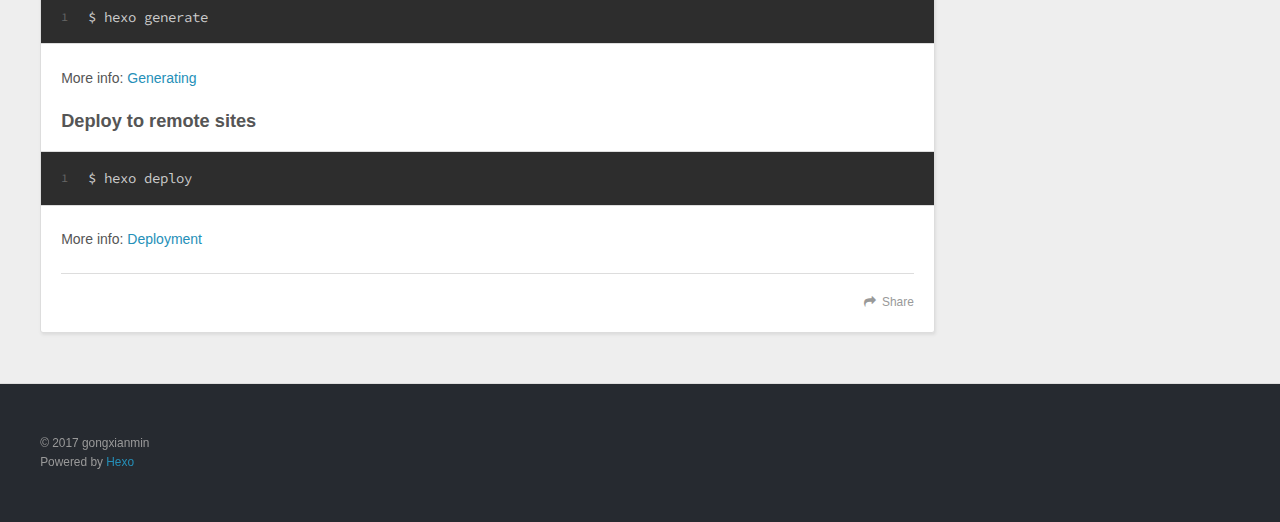
==== commit 114f729d: "Site updated: 2017-05-04 09:57:48" ====
--- a/index.html
+++ b/index.html
@@ -64,6 +64,42 @@
       <div class="outer">
         <section id="main">
   
+    <article id="post-vue如何自定义插件" class="article article-type-post" itemscope itemprop="blogPost">
+  <div class="article-meta">
+    <a href="/2017/05/03/vue如何自定义插件/" class="article-date">
+  <time datetime="2017-05-03T14:32:14.000Z" itemprop="datePublished">2017-05-03</time>
+</a>
+    
+  </div>
+  <div class="article-inner">
+    
+    
+      <header class="article-header">
+        
+  
+    <h1 itemprop="name">
+      <a class="article-title" href="/2017/05/03/vue如何自定义插件/">vue如何自定义插件</a>
+    </h1>
+  
+
+      </header>
+    
+    <div class="article-entry" itemprop="articleBody">
+      
+        
+      
+    </div>
+    <footer class="article-footer">
+      <a data-url="https://gongxianmin.github.io/2017/05/03/vue如何自定义插件/" data-id="cj29rhs4h0001tkgpf3q9llea" class="article-share-link">Share</a>
+      
+      
+    </footer>
+  </div>
+  
+</article>
+
+
+  
     <article id="post-数组的去重" class="article article-type-post" itemscope itemprop="blogPost">
   <div class="article-meta">
     <a href="/2017/05/03/数组的去重/" class="article-date">
@@ -93,7 +129,7 @@
       
     </div>
     <footer class="article-footer">
-      <a data-url="https://gongxianmin.github.io/2017/05/03/数组的去重/" data-id="cj291n9uw0001mggpubnetxel" class="article-share-link">Share</a>
+      <a data-url="https://gongxianmin.github.io/2017/05/03/数组的去重/" data-id="cj29rhs5c0002tkgpnjla06cz" class="article-share-link">Share</a>
       
       
     </footer>
@@ -134,7 +170,7 @@
       
     </div>
     <footer class="article-footer">
-      <a data-url="https://gongxianmin.github.io/2017/05/03/如何完成两个数的交换/" data-id="cj291n9uw0003mggpyrabfit5" class="article-share-link">Share</a>
+      <a data-url="https://gongxianmin.github.io/2017/05/03/如何完成两个数的交换/" data-id="cj29rhs4h0000tkgpv89840ft" class="article-share-link">Share</a>
       
       
     </footer>
@@ -173,7 +209,7 @@
       
     </div>
     <footer class="article-footer">
-      <a data-url="https://gongxianmin.github.io/2017/04/26/如何上传本地图片并预览/" data-id="cj291n9vr0004mggpqmczfyc9" class="article-share-link">Share</a>
+      <a data-url="https://gongxianmin.github.io/2017/04/26/如何上传本地图片并预览/" data-id="cj29rhs5s0005tkgpdvs7p6fb" class="article-share-link">Share</a>
       
       
     </footer>
@@ -214,7 +250,7 @@
       
     </div>
     <footer class="article-footer">
-      <a data-url="https://gongxianmin.github.io/2017/04/18/vue路由钩子函数/" data-id="cj291n9uw0002mggpad6shg4u" class="article-share-link">Share</a>
+      <a data-url="https://gongxianmin.github.io/2017/04/18/vue路由钩子函数/" data-id="cj29rhs5c0004tkgp92g0q7sg" class="article-share-link">Share</a>
       
       
     </footer>
@@ -259,7 +295,7 @@
       
     </div>
     <footer class="article-footer">
-      <a data-url="https://gongxianmin.github.io/2017/04/17/hello-world/" data-id="cj291n9uh0000mggpy6yw83ff" class="article-share-link">Share</a>
+      <a data-url="https://gongxianmin.github.io/2017/04/17/hello-world/" data-id="cj29rhs5c0003tkgpfwgtwlah" class="article-share-link">Share</a>
       
       
     </footer>
@@ -299,6 +335,10 @@
       <ul>
         
           <li>
+            <a href="/2017/05/03/vue如何自定义插件/">vue如何自定义插件</a>
+          </li>
+        
+          <li>
             <a href="/2017/05/03/数组的去重/">数组的去重</a>
           </li>
         
@@ -312,10 +352,6 @@
         
           <li>
             <a href="/2017/04/18/vue路由钩子函数/">vue路由导航钩子函数</a>
-          </li>
-        
-          <li>
-            <a href="/2017/04/17/hello-world/">Hello World</a>
           </li>
         
       </ul>
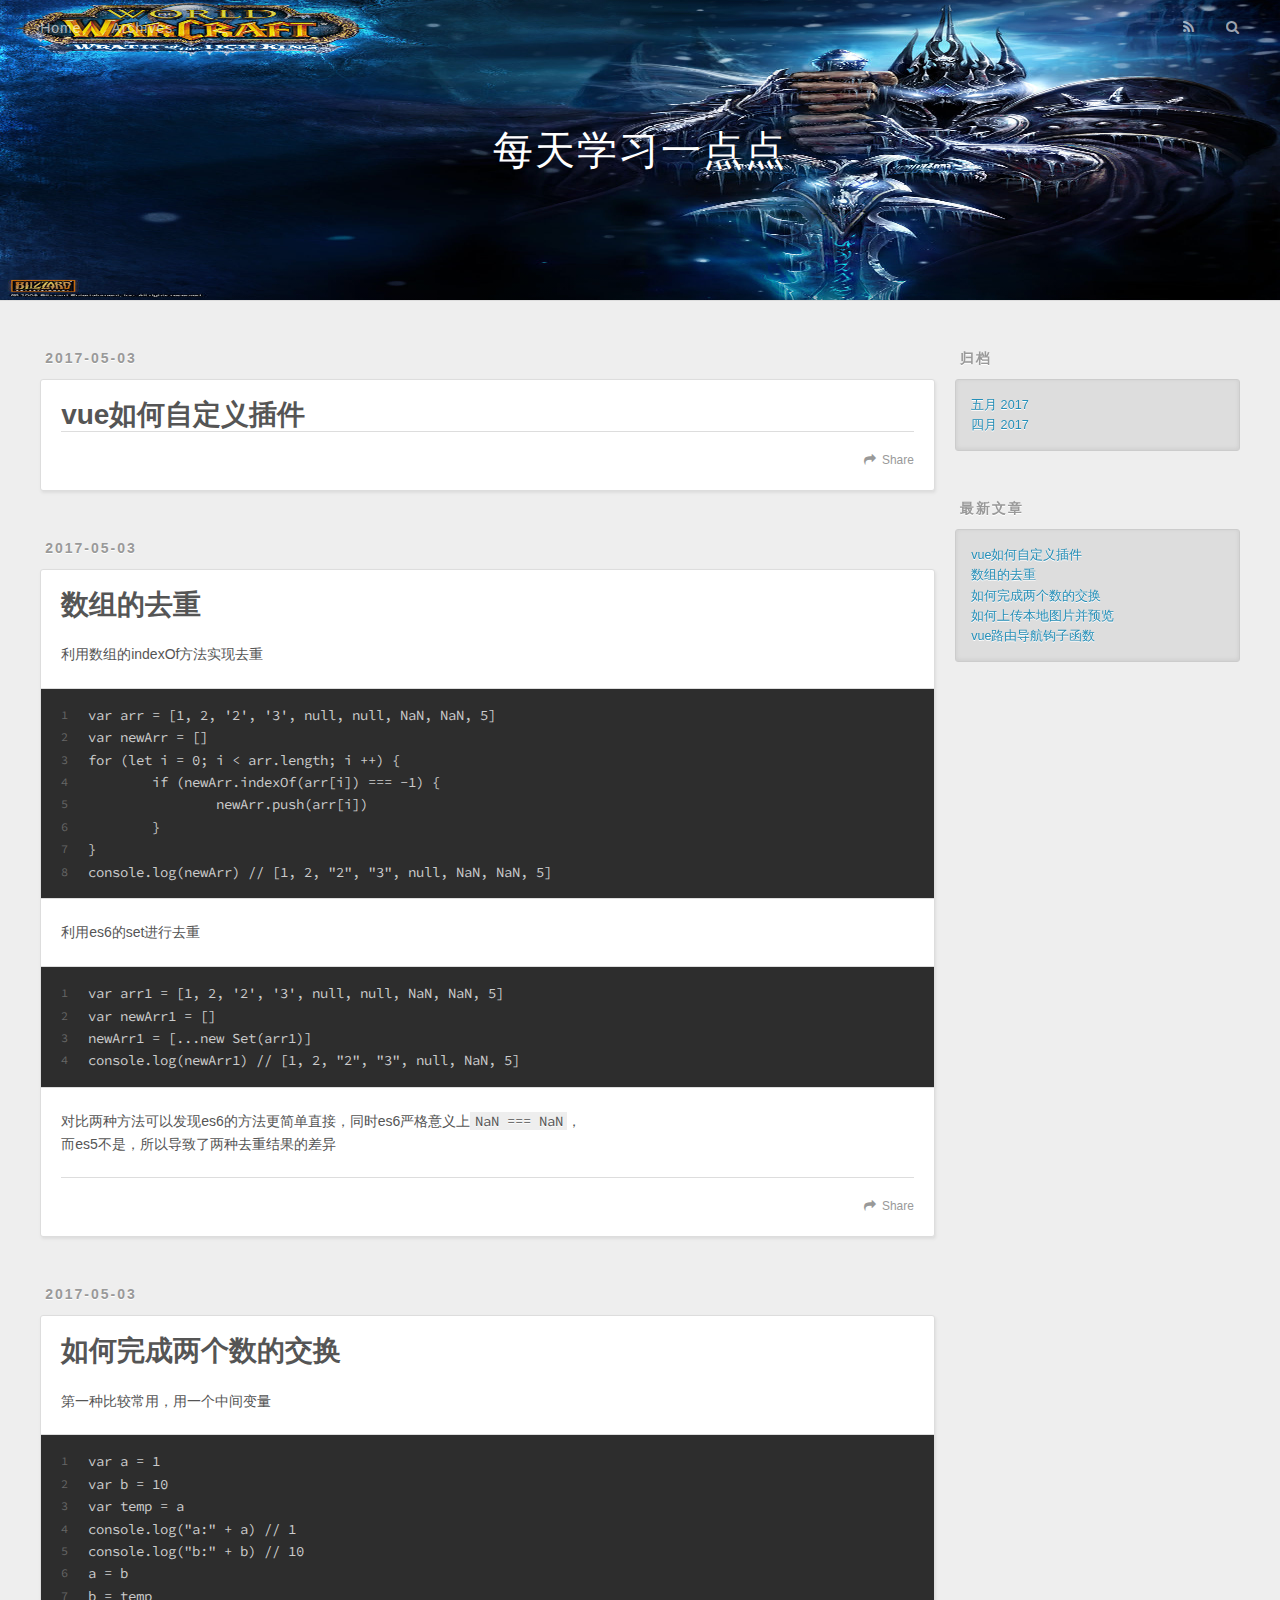
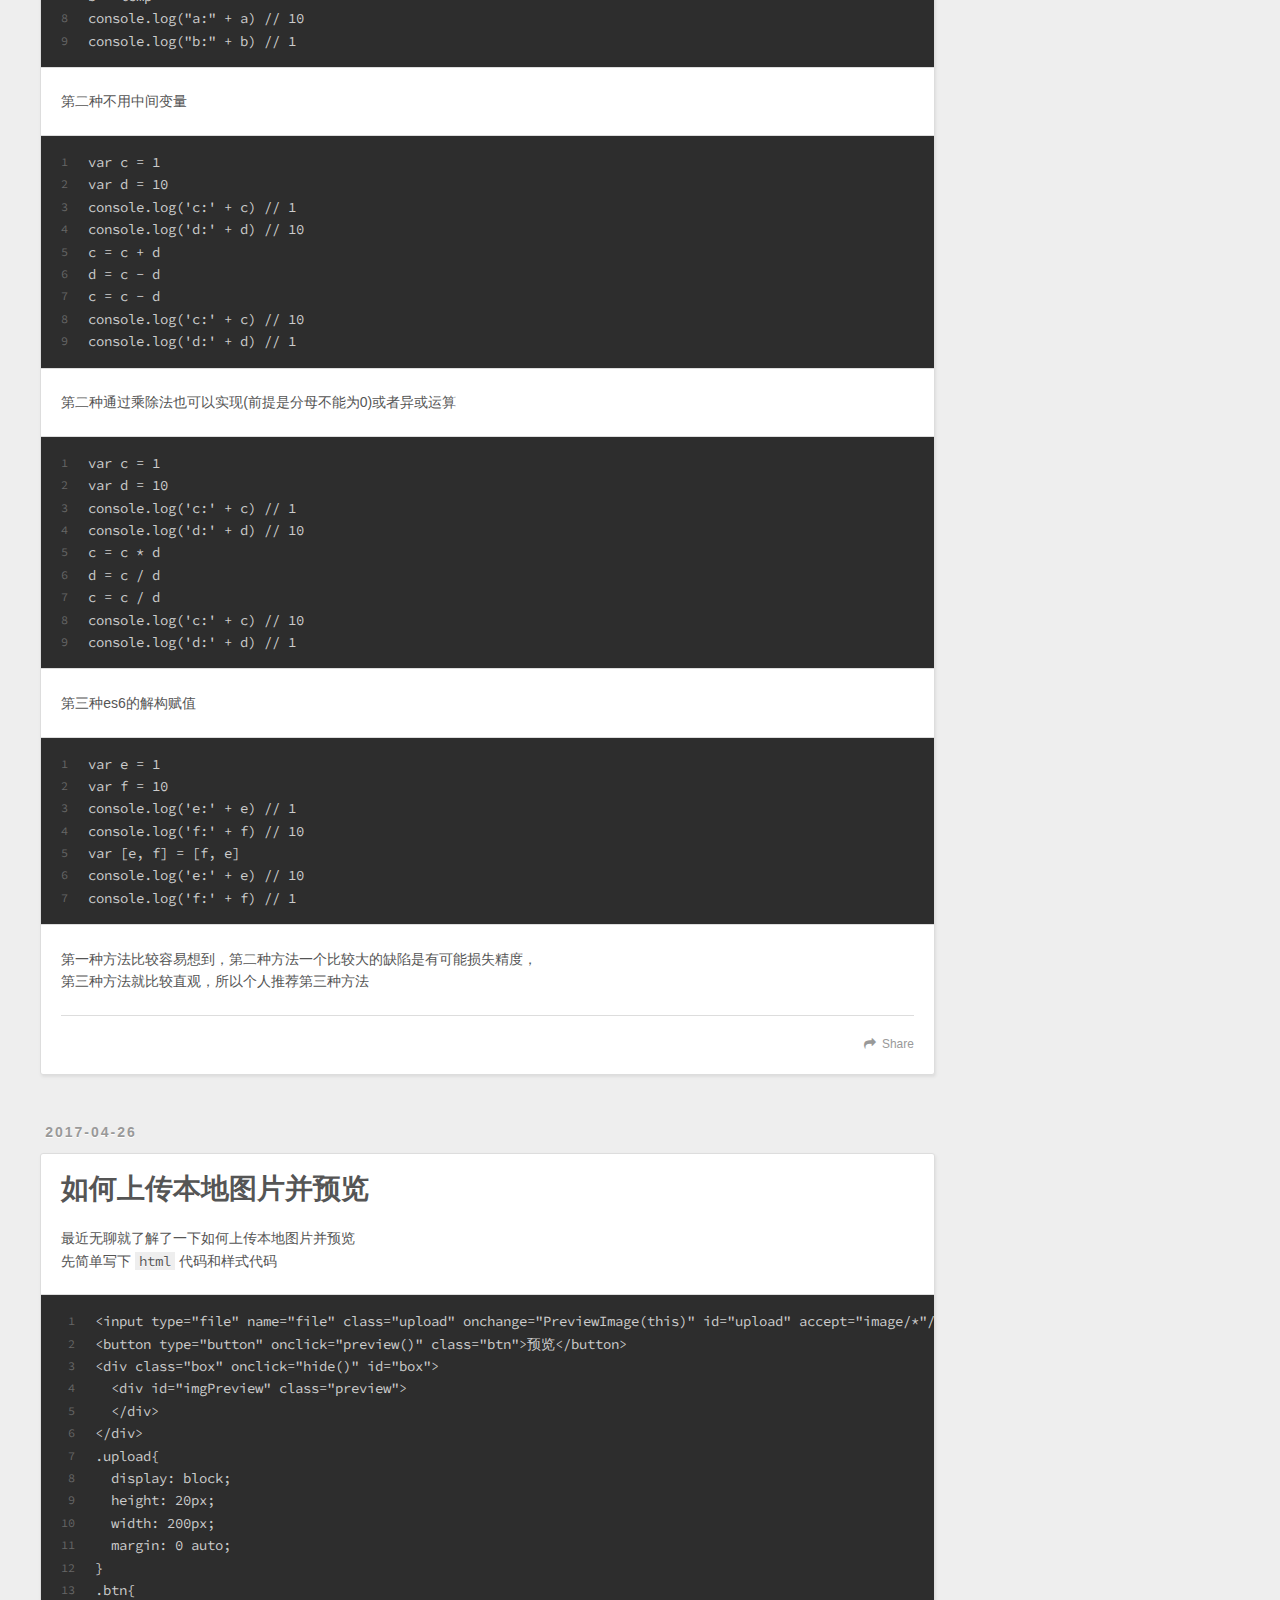
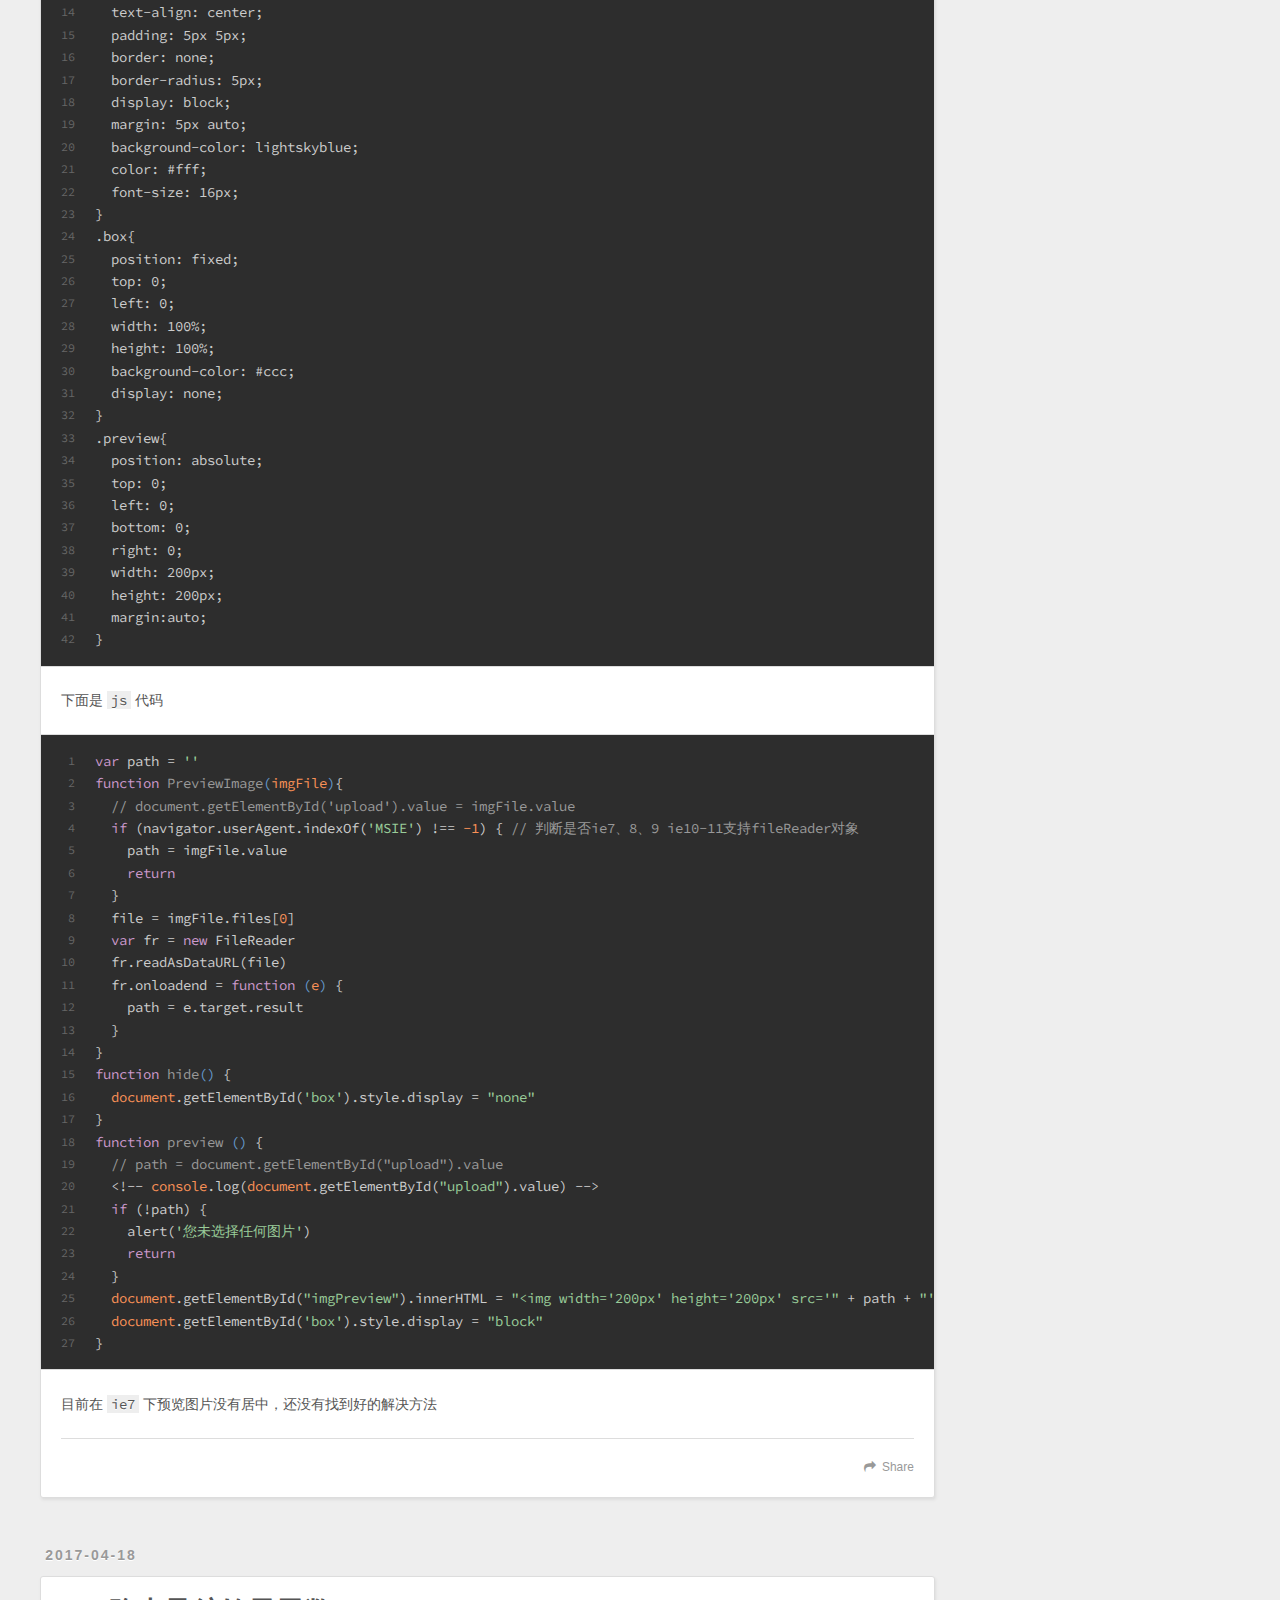
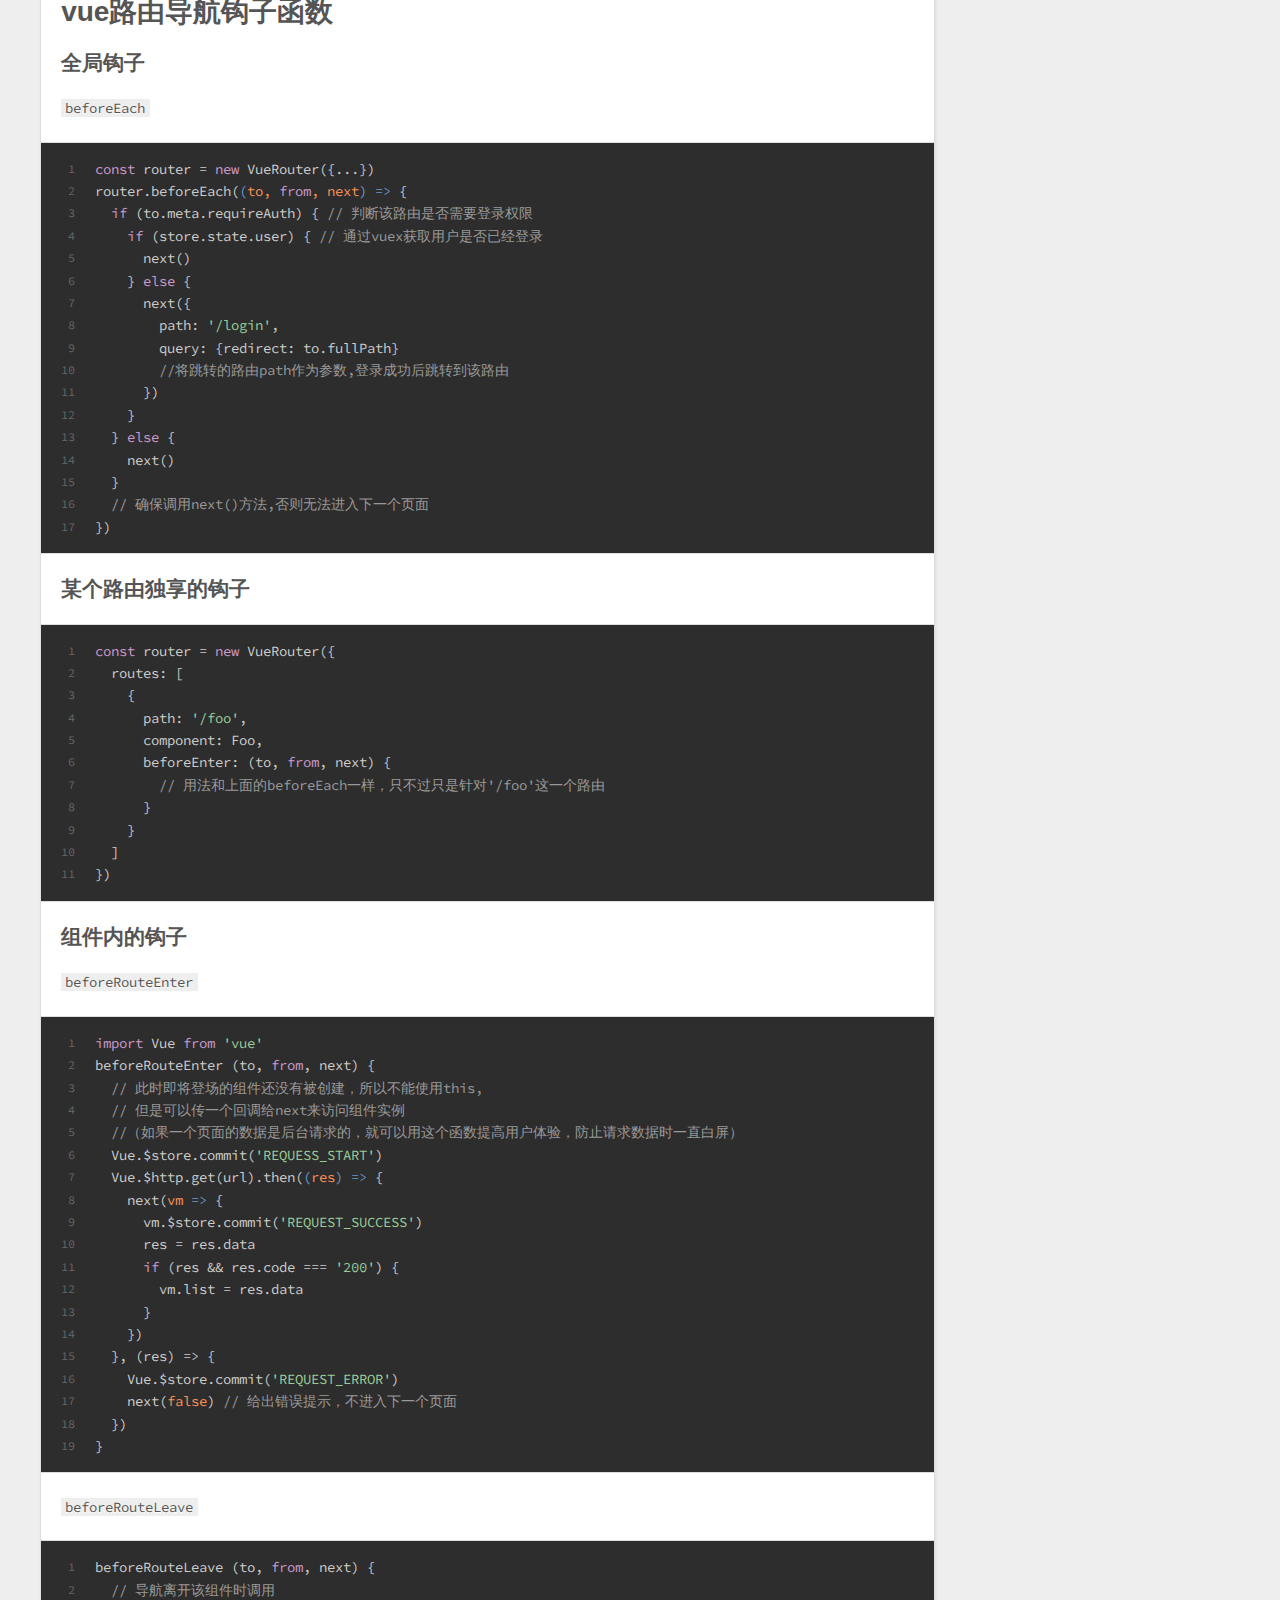
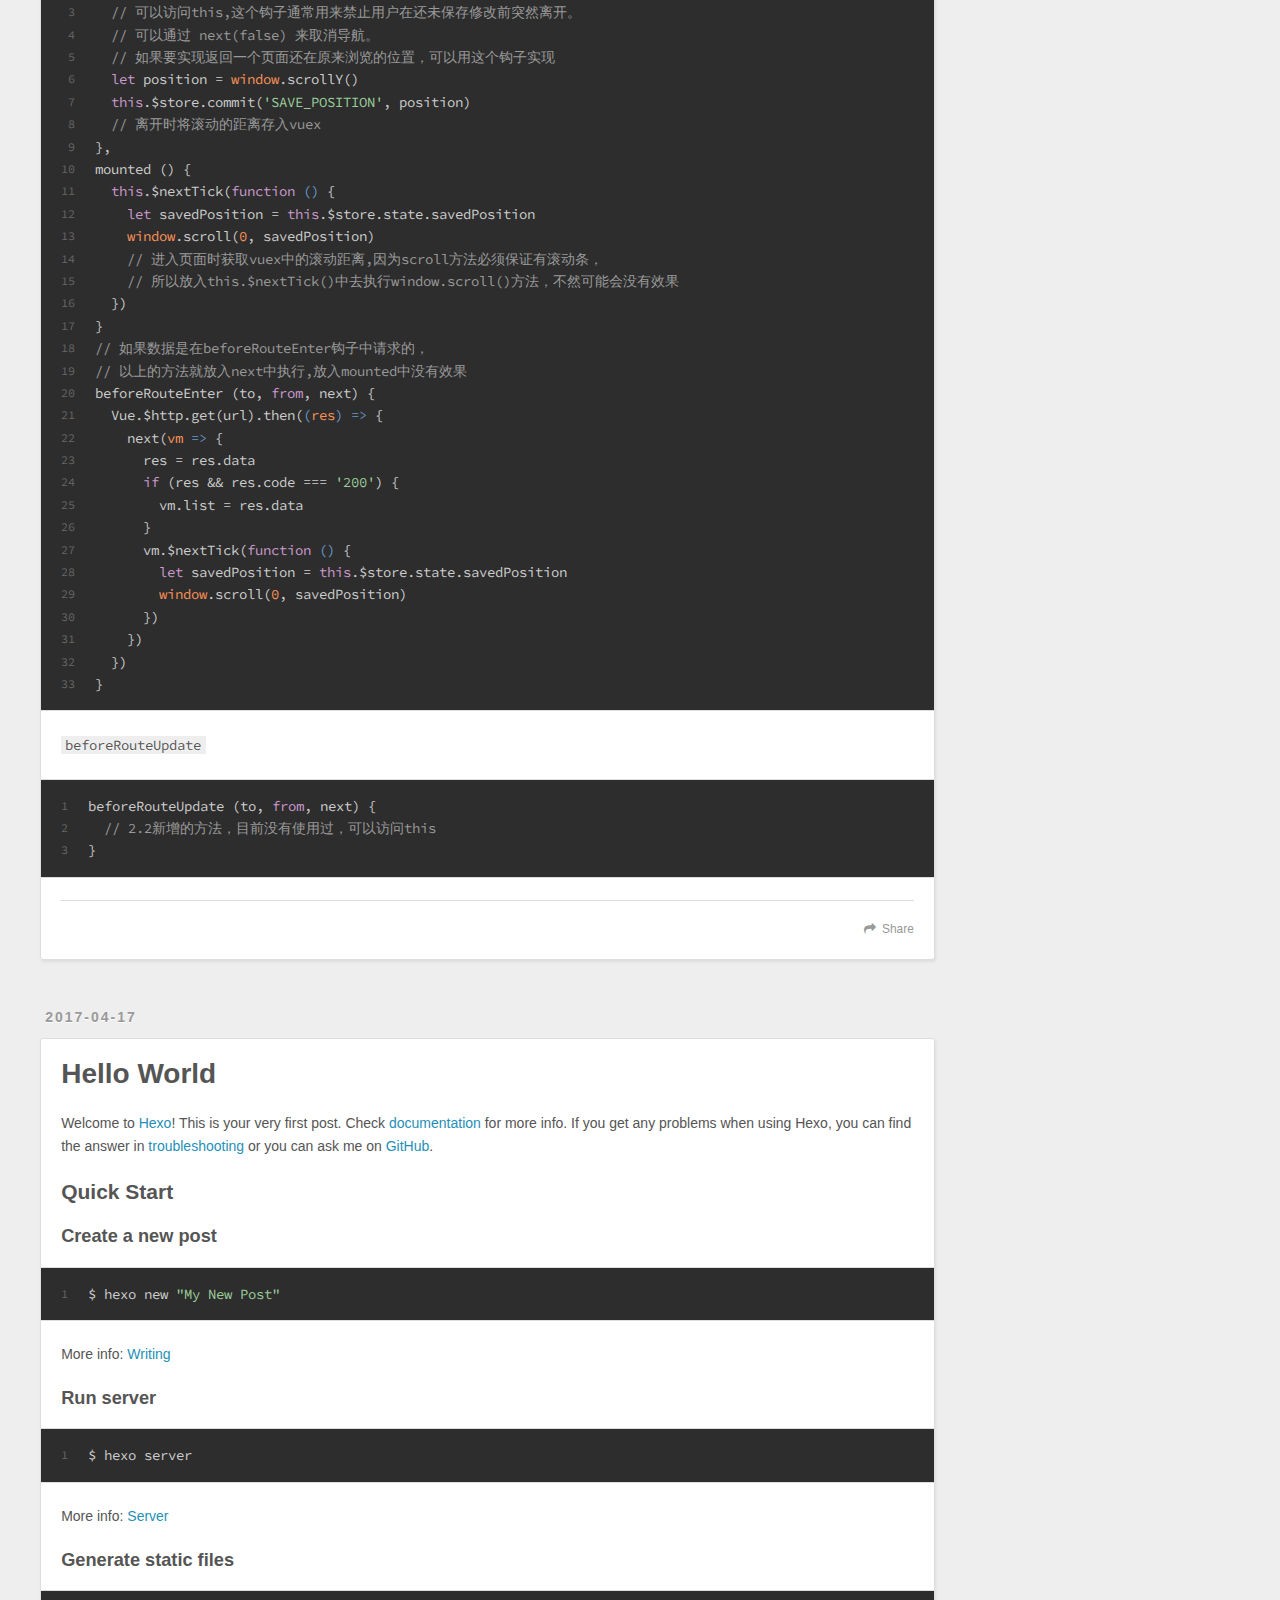
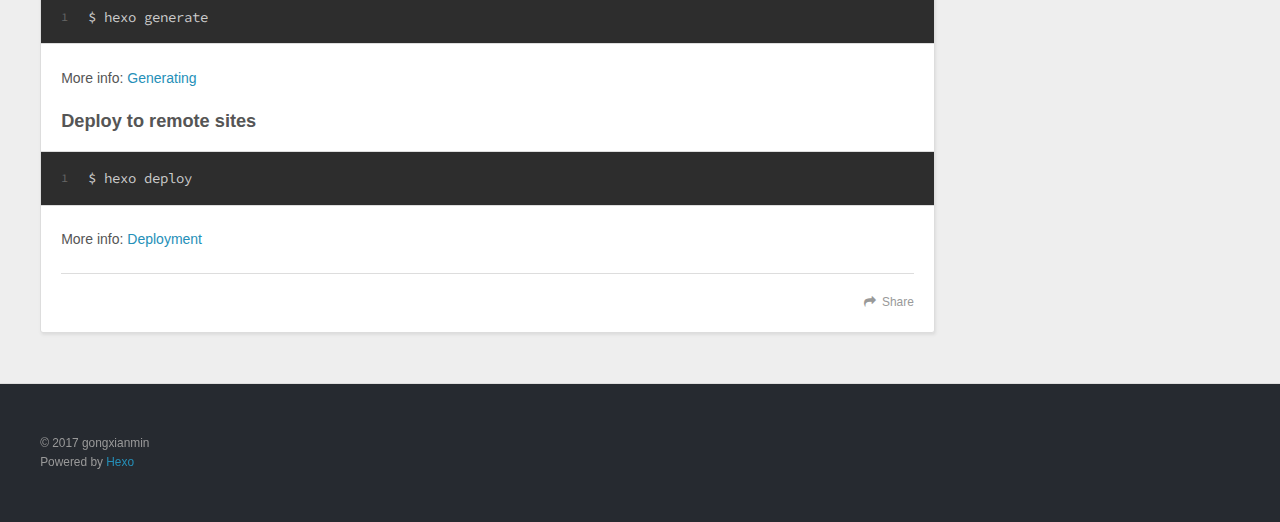
==== commit 78b24228: "Site updated: 2017-05-04 09:58:31" ====
--- a/index.html
+++ b/index.html
@@ -90,7 +90,7 @@
       
     </div>
     <footer class="article-footer">
-      <a data-url="https://gongxianmin.github.io/2017/05/03/vue如何自定义插件/" data-id="cj29rhs4h0001tkgpf3q9llea" class="article-share-link">Share</a>
+      <a data-url="https://gongxianmin.github.io/2017/05/03/vue如何自定义插件/" data-id="cj29rikld0001ekgpjb6ny3dg" class="article-share-link">Share</a>
       
       
     </footer>
@@ -129,7 +129,7 @@
       
     </div>
     <footer class="article-footer">
-      <a data-url="https://gongxianmin.github.io/2017/05/03/数组的去重/" data-id="cj29rhs5c0002tkgpnjla06cz" class="article-share-link">Share</a>
+      <a data-url="https://gongxianmin.github.io/2017/05/03/数组的去重/" data-id="cj29rikld0005ekgp0m4jwrw0" class="article-share-link">Share</a>
       
       
     </footer>
@@ -161,16 +161,16 @@
     
     <div class="article-entry" itemprop="articleBody">
       
-        <p>第一种比较常用，用一个中间变量<br><figure class="highlight plain"><table><tr><td class="gutter"><pre><div class="line">1</div><div class="line">2</div><div class="line">3</div><div class="line">4</div><div class="line">5</div><div class="line">6</div><div class="line">7</div><div class="line">8</div><div class="line">9</div></pre></td><td class="code"><pre><div class="line">var a = 1</div><div class="line">var b = 10</div><div class="line">var temp = a</div><div class="line">console.log(&quot;a:&quot; + a) // 1</div><div class="line">console.log(&quot;b:&quot; + b) // 10</div><div class="line">a = b</div><div class="line">b = temp</div><div class="line">console.log(&quot;a:&quot; + a) // 1</div><div class="line">console.log(&quot;b:&quot; + b) // 10</div></pre></td></tr></table></figure></p>
+        <p>第一种比较常用，用一个中间变量<br><figure class="highlight plain"><table><tr><td class="gutter"><pre><div class="line">1</div><div class="line">2</div><div class="line">3</div><div class="line">4</div><div class="line">5</div><div class="line">6</div><div class="line">7</div><div class="line">8</div><div class="line">9</div></pre></td><td class="code"><pre><div class="line">var a = 1</div><div class="line">var b = 10</div><div class="line">var temp = a</div><div class="line">console.log(&quot;a:&quot; + a) // 1</div><div class="line">console.log(&quot;b:&quot; + b) // 10</div><div class="line">a = b</div><div class="line">b = temp</div><div class="line">console.log(&quot;a:&quot; + a) // 10</div><div class="line">console.log(&quot;b:&quot; + b) // 1</div></pre></td></tr></table></figure></p>
 <p>第二种不用中间变量<br><figure class="highlight plain"><table><tr><td class="gutter"><pre><div class="line">1</div><div class="line">2</div><div class="line">3</div><div class="line">4</div><div class="line">5</div><div class="line">6</div><div class="line">7</div><div class="line">8</div><div class="line">9</div></pre></td><td class="code"><pre><div class="line">var c = 1</div><div class="line">var d = 10</div><div class="line">console.log(&apos;c:&apos; + c) // 1</div><div class="line">console.log(&apos;d:&apos; + d) // 10</div><div class="line">c = c + d</div><div class="line">d = c - d</div><div class="line">c = c - d</div><div class="line">console.log(&apos;c:&apos; + c) // 10</div><div class="line">console.log(&apos;d:&apos; + d) // 1</div></pre></td></tr></table></figure></p>
 <p>第二种通过乘除法也可以实现(前提是分母不能为0)或者异或运算<br><figure class="highlight plain"><table><tr><td class="gutter"><pre><div class="line">1</div><div class="line">2</div><div class="line">3</div><div class="line">4</div><div class="line">5</div><div class="line">6</div><div class="line">7</div><div class="line">8</div><div class="line">9</div></pre></td><td class="code"><pre><div class="line">var c = 1</div><div class="line">var d = 10</div><div class="line">console.log(&apos;c:&apos; + c) // 1</div><div class="line">console.log(&apos;d:&apos; + d) // 10</div><div class="line">c = c * d</div><div class="line">d = c / d</div><div class="line">c = c / d</div><div class="line">console.log(&apos;c:&apos; + c) // 10</div><div class="line">console.log(&apos;d:&apos; + d) // 1</div></pre></td></tr></table></figure></p>
 <p>第三种es6的解构赋值<br><figure class="highlight plain"><table><tr><td class="gutter"><pre><div class="line">1</div><div class="line">2</div><div class="line">3</div><div class="line">4</div><div class="line">5</div><div class="line">6</div><div class="line">7</div></pre></td><td class="code"><pre><div class="line">var e = 1</div><div class="line">var f = 10</div><div class="line">console.log(&apos;e:&apos; + e) // 1</div><div class="line">console.log(&apos;f:&apos; + f) // 10</div><div class="line">var [e, f] = [f, e]</div><div class="line">console.log(&apos;e:&apos; + e) // 10</div><div class="line">console.log(&apos;f:&apos; + f) // 1</div></pre></td></tr></table></figure></p>
-<p>第一种和第二种方法一个比较大的缺陷是有可能损失精度，<br>第三种方法就比较直观，所以个人推荐第三种方法</p>
-
-      
-    </div>
-    <footer class="article-footer">
-      <a data-url="https://gongxianmin.github.io/2017/05/03/如何完成两个数的交换/" data-id="cj29rhs4h0000tkgpv89840ft" class="article-share-link">Share</a>
+<p>第一种方法比较容易想到，第二种方法一个比较大的缺陷是有可能损失精度，<br>第三种方法就比较直观，所以个人推荐第三种方法</p>
+
+      
+    </div>
+    <footer class="article-footer">
+      <a data-url="https://gongxianmin.github.io/2017/05/03/如何完成两个数的交换/" data-id="cj29rikld0004ekgpwqwxfzap" class="article-share-link">Share</a>
       
       
     </footer>
@@ -209,7 +209,7 @@
       
     </div>
     <footer class="article-footer">
-      <a data-url="https://gongxianmin.github.io/2017/04/26/如何上传本地图片并预览/" data-id="cj29rhs5s0005tkgpdvs7p6fb" class="article-share-link">Share</a>
+      <a data-url="https://gongxianmin.github.io/2017/04/26/如何上传本地图片并预览/" data-id="cj29rikld0003ekgpmziyuu6h" class="article-share-link">Share</a>
       
       
     </footer>
@@ -250,7 +250,7 @@
       
     </div>
     <footer class="article-footer">
-      <a data-url="https://gongxianmin.github.io/2017/04/18/vue路由钩子函数/" data-id="cj29rhs5c0004tkgp92g0q7sg" class="article-share-link">Share</a>
+      <a data-url="https://gongxianmin.github.io/2017/04/18/vue路由钩子函数/" data-id="cj29rikld0002ekgpcbl0d4hk" class="article-share-link">Share</a>
       
       
     </footer>
@@ -295,7 +295,7 @@
       
     </div>
     <footer class="article-footer">
-      <a data-url="https://gongxianmin.github.io/2017/04/17/hello-world/" data-id="cj29rhs5c0003tkgpfwgtwlah" class="article-share-link">Share</a>
+      <a data-url="https://gongxianmin.github.io/2017/04/17/hello-world/" data-id="cj29rikkx0000ekgplewnexvc" class="article-share-link">Share</a>
       
       
     </footer>
